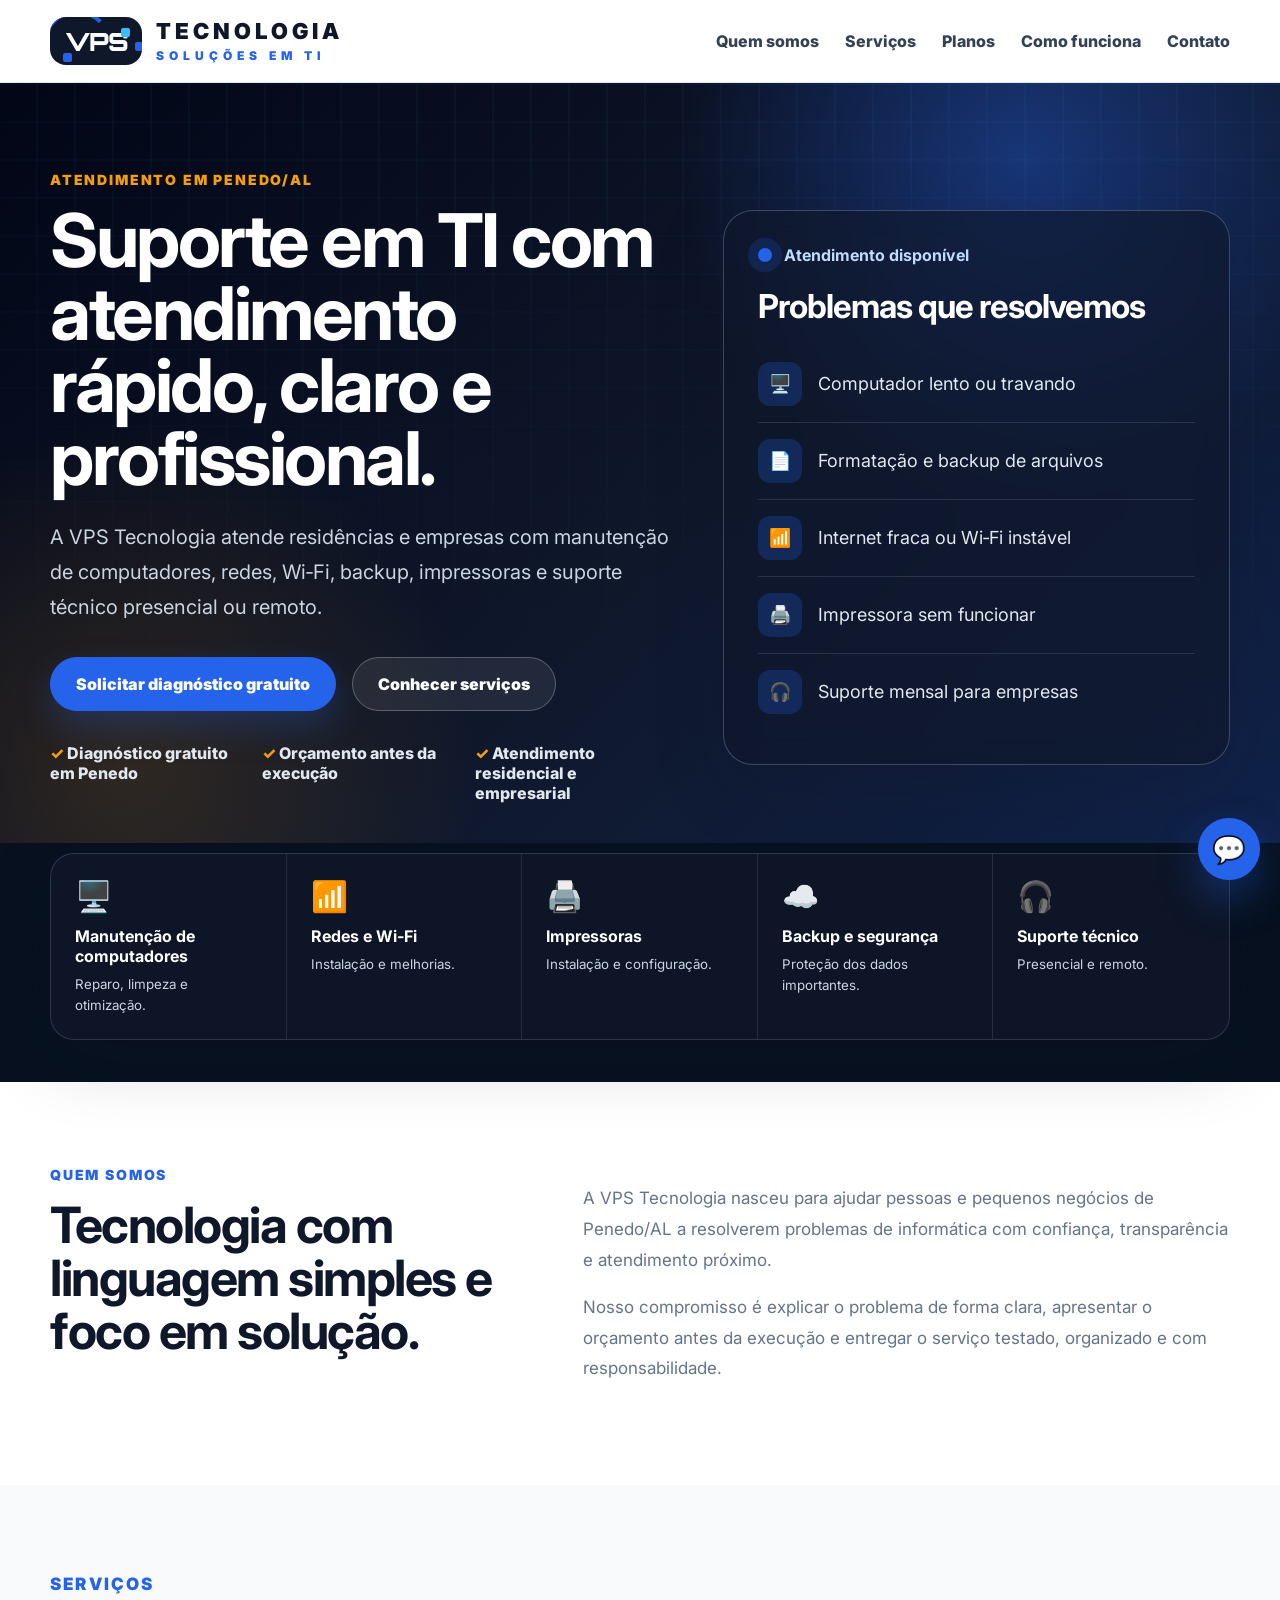
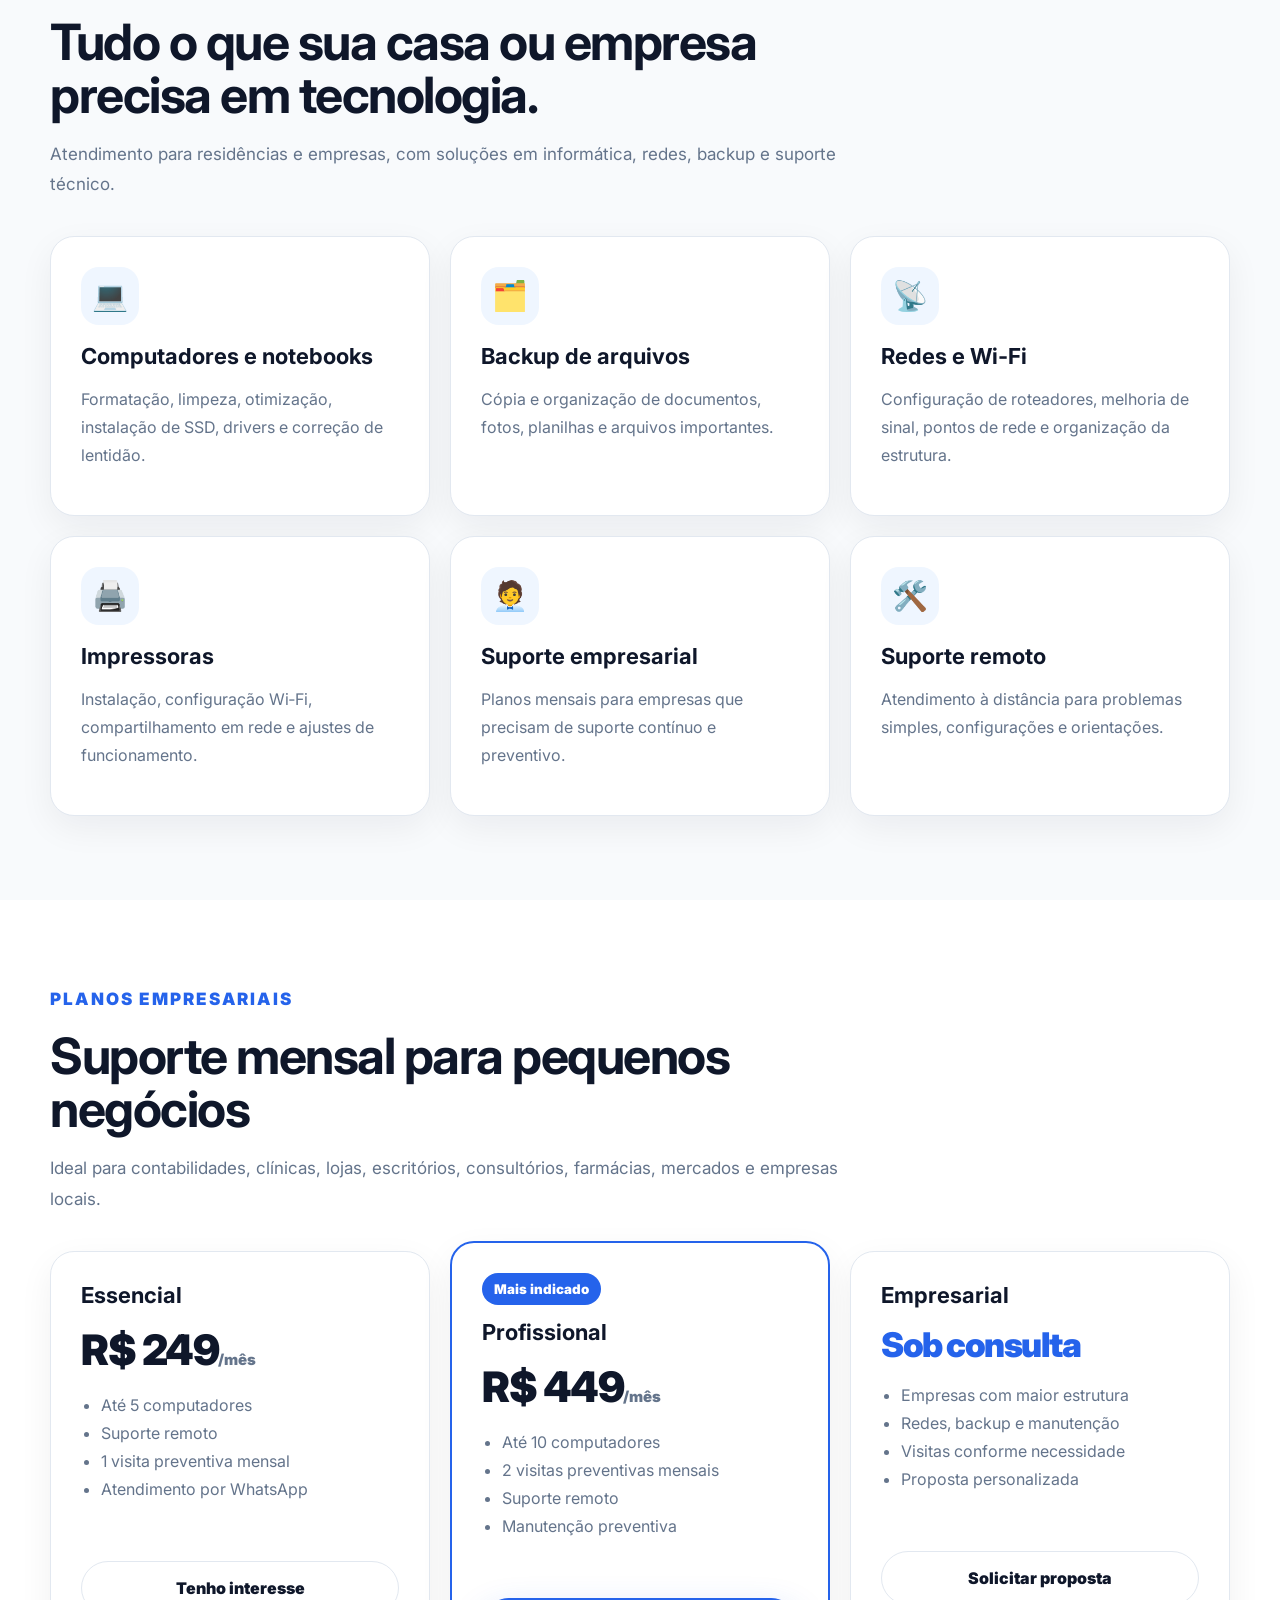
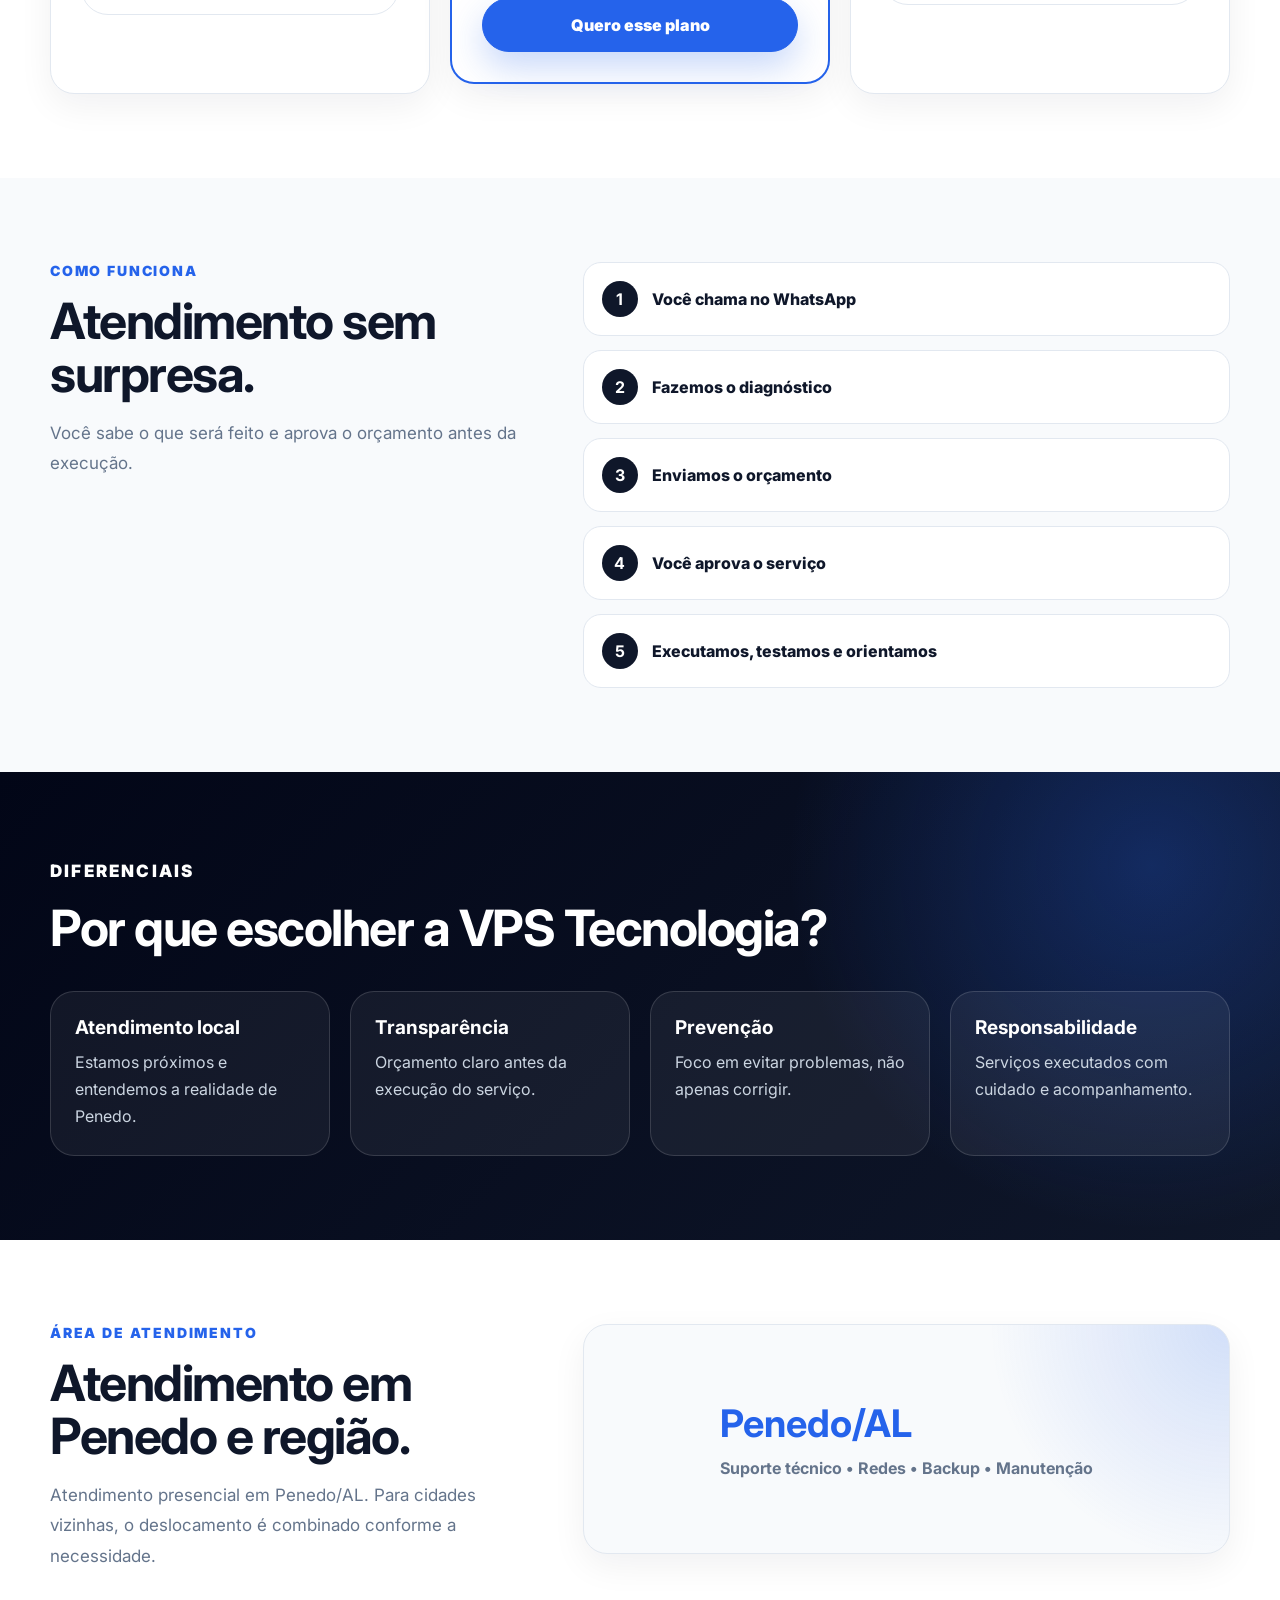
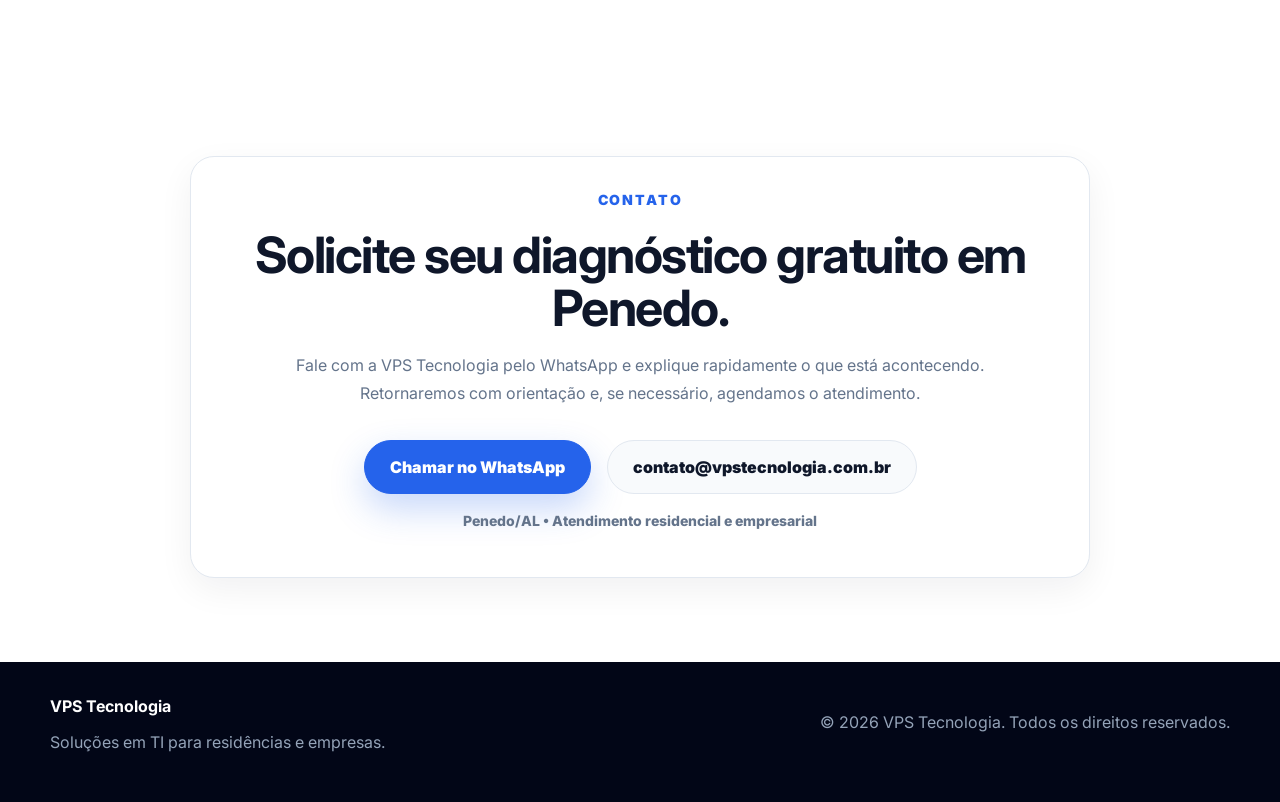
==== index.html @ f0bddd7e "Add files via upload" ====
<!DOCTYPE html>
<html lang="pt-BR">
<head>
  <meta charset="UTF-8" />
  <meta name="viewport" content="width=device-width, initial-scale=1.0" />

  <title>VPS Tecnologia | Suporte em TI em Penedo/AL</title>
  <meta name="description" content="Suporte técnico, manutenção, backup, redes, Wi‑Fi, impressoras e planos empresariais em Penedo/AL. Diagnóstico gratuito em Penedo." />
  <meta name="theme-color" content="#0f172a" />

  <meta property="og:title" content="VPS Tecnologia | Soluções em TI" />
  <meta property="og:description" content="Suporte técnico residencial e empresarial em Penedo/AL. Diagnóstico gratuito." />
  <meta property="og:type" content="website" />
  <meta property="og:url" content="https://vpstecnologia.com.br" />

  <link rel="preconnect" href="https://fonts.googleapis.com">
  <link rel="preconnect" href="https://fonts.gstatic.com" crossorigin>
  <link href="https://fonts.googleapis.com/css2?family=Inter:wght@400;500;600;700;800;900&family=Orbitron:wght@700;800;900&display=swap" rel="stylesheet">
  <link rel="stylesheet" href="style.css" />
</head>

<body>
  <header class="header">
    <div class="container nav">
      <a href="#inicio" class="brand" aria-label="VPS Tecnologia">
        <span class="brand-symbol">VPS</span>
        <span class="brand-copy">
          <strong>TECNOLOGIA</strong>
          <small>SOLUÇÕES EM TI</small>
        </span>
      </a>

      <button class="menu-btn" id="menuBtn" aria-label="Abrir menu">☰</button>

      <nav class="menu" id="menu">
        <a href="#sobre">Quem somos</a>
        <a href="#servicos">Serviços</a>
        <a href="#planos">Planos</a>
        <a href="#como-funciona">Como funciona</a>
        <a href="#contato">Contato</a>
      </nav>
    </div>
  </header>

  <main id="inicio">
    <section class="hero">
      <div class="hero-bg"></div>

      <div class="container hero-grid">
        <div class="hero-text">
          <p class="tag">Atendimento em Penedo/AL</p>
          <h1>Suporte em TI com atendimento rápido, claro e profissional.</h1>
          <p class="subtitle">
            A VPS Tecnologia atende residências e empresas com manutenção de computadores,
            redes, Wi‑Fi, backup, impressoras e suporte técnico presencial ou remoto.
          </p>

          <div class="actions">
            <a class="btn primary" id="whatsappHero" target="_blank" rel="noopener">Solicitar diagnóstico gratuito</a>
            <a class="btn ghost" href="#servicos">Conhecer serviços</a>
          </div>

          <div class="highlights">
            <div><span>✓</span> Diagnóstico gratuito em Penedo</div>
            <div><span>✓</span> Orçamento antes da execução</div>
            <div><span>✓</span> Atendimento residencial e empresarial</div>
          </div>
        </div>

        <div class="hero-panel">
          <div class="panel-status">
            <span></span>
            <strong>Atendimento disponível</strong>
          </div>

          <h2>Problemas que resolvemos</h2>

          <div class="problem-list">
            <div><span>🖥️</span> Computador lento ou travando</div>
            <div><span>📄</span> Formatação e backup de arquivos</div>
            <div><span>📶</span> Internet fraca ou Wi‑Fi instável</div>
            <div><span>🖨️</span> Impressora sem funcionar</div>
            <div><span>🎧</span> Suporte mensal para empresas</div>
          </div>
        </div>
      </div>
    </section>

    <section class="quick-services">
      <div class="container quick-grid">
        <div><span>🖥️</span><strong>Manutenção de computadores</strong><small>Reparo, limpeza e otimização.</small></div>
        <div><span>📶</span><strong>Redes e Wi‑Fi</strong><small>Instalação e melhorias.</small></div>
        <div><span>🖨️</span><strong>Impressoras</strong><small>Instalação e configuração.</small></div>
        <div><span>☁️</span><strong>Backup e segurança</strong><small>Proteção dos dados importantes.</small></div>
        <div><span>🎧</span><strong>Suporte técnico</strong><small>Presencial e remoto.</small></div>
      </div>
    </section>

    <section class="section" id="sobre">
      <div class="container split">
        <div>
          <p class="tag blue">Quem somos</p>
          <h2>Tecnologia com linguagem simples e foco em solução.</h2>
        </div>

        <div class="content">
          <p>
            A VPS Tecnologia nasceu para ajudar pessoas e pequenos negócios de Penedo/AL
            a resolverem problemas de informática com confiança, transparência e atendimento próximo.
          </p>
          <p>
            Nosso compromisso é explicar o problema de forma clara, apresentar o orçamento antes da execução
            e entregar o serviço testado, organizado e com responsabilidade.
          </p>
        </div>
      </div>
    </section>

    <section class="section soft" id="servicos">
      <div class="container">
        <div class="section-title">
          <p class="tag blue">Serviços</p>
          <h2>Tudo o que sua casa ou empresa precisa em tecnologia.</h2>
          <p>Atendimento para residências e empresas, com soluções em informática, redes, backup e suporte técnico.</p>
        </div>

        <div class="service-grid">
          <article class="card"><span>💻</span><h3>Computadores e notebooks</h3><p>Formatação, limpeza, otimização, instalação de SSD, drivers e correção de lentidão.</p></article>
          <article class="card"><span>🗂️</span><h3>Backup de arquivos</h3><p>Cópia e organização de documentos, fotos, planilhas e arquivos importantes.</p></article>
          <article class="card"><span>📡</span><h3>Redes e Wi‑Fi</h3><p>Configuração de roteadores, melhoria de sinal, pontos de rede e organização da estrutura.</p></article>
          <article class="card"><span>🖨️</span><h3>Impressoras</h3><p>Instalação, configuração Wi‑Fi, compartilhamento em rede e ajustes de funcionamento.</p></article>
          <article class="card"><span>🧑‍💼</span><h3>Suporte empresarial</h3><p>Planos mensais para empresas que precisam de suporte contínuo e preventivo.</p></article>
          <article class="card"><span>🛠️</span><h3>Suporte remoto</h3><p>Atendimento à distância para problemas simples, configurações e orientações.</p></article>
        </div>
      </div>
    </section>

    <section class="section" id="planos">
      <div class="container">
        <div class="section-title">
          <p class="tag blue">Planos empresariais</p>
          <h2>Suporte mensal para pequenos negócios</h2>
          <p>Ideal para contabilidades, clínicas, lojas, escritórios, consultórios, farmácias, mercados e empresas locais.</p>
        </div>

        <div class="plans">
          <article class="plan">
            <h3>Essencial</h3>
            <p class="price">R$ 249<span>/mês</span></p>
            <ul>
              <li>Até 5 computadores</li>
              <li>Suporte remoto</li>
              <li>1 visita preventiva mensal</li>
              <li>Atendimento por WhatsApp</li>
            </ul>
            <a class="btn plan-btn" id="whatsappPlan1" target="_blank" rel="noopener">Tenho interesse</a>
          </article>

          <article class="plan featured">
            <small>Mais indicado</small>
            <h3>Profissional</h3>
            <p class="price">R$ 449<span>/mês</span></p>
            <ul>
              <li>Até 10 computadores</li>
              <li>2 visitas preventivas mensais</li>
              <li>Suporte remoto</li>
              <li>Manutenção preventiva</li>
            </ul>
            <a class="btn primary plan-btn" id="whatsappPlan2" target="_blank" rel="noopener">Quero esse plano</a>
          </article>

          <article class="plan">
            <h3>Empresarial</h3>
            <p class="price custom">Sob consulta</p>
            <ul>
              <li>Empresas com maior estrutura</li>
              <li>Redes, backup e manutenção</li>
              <li>Visitas conforme necessidade</li>
              <li>Proposta personalizada</li>
            </ul>
            <a class="btn plan-btn" id="whatsappPlan3" target="_blank" rel="noopener">Solicitar proposta</a>
          </article>
        </div>
      </div>
    </section>

    <section class="section soft" id="como-funciona">
      <div class="container split">
        <div>
          <p class="tag blue">Como funciona</p>
          <h2>Atendimento sem surpresa.</h2>
          <p class="muted">Você sabe o que será feito e aprova o orçamento antes da execução.</p>
        </div>

        <div class="steps">
          <div><strong>1</strong><span>Você chama no WhatsApp</span></div>
          <div><strong>2</strong><span>Fazemos o diagnóstico</span></div>
          <div><strong>3</strong><span>Enviamos o orçamento</span></div>
          <div><strong>4</strong><span>Você aprova o serviço</span></div>
          <div><strong>5</strong><span>Executamos, testamos e orientamos</span></div>
        </div>
      </div>
    </section>

    <section class="section reasons">
      <div class="container">
        <div class="section-title light">
          <p class="tag">Diferenciais</p>
          <h2>Por que escolher a VPS Tecnologia?</h2>
        </div>

        <div class="reason-grid">
          <div><strong>Atendimento local</strong><span>Estamos próximos e entendemos a realidade de Penedo.</span></div>
          <div><strong>Transparência</strong><span>Orçamento claro antes da execução do serviço.</span></div>
          <div><strong>Prevenção</strong><span>Foco em evitar problemas, não apenas corrigir.</span></div>
          <div><strong>Responsabilidade</strong><span>Serviços executados com cuidado e acompanhamento.</span></div>
        </div>
      </div>
    </section>

    <section class="section area">
      <div class="container split">
        <div>
          <p class="tag blue">Área de atendimento</p>
          <h2>Atendimento em Penedo e região.</h2>
          <p class="muted">Atendimento presencial em Penedo/AL. Para cidades vizinhas, o deslocamento é combinado conforme a necessidade.</p>
        </div>
        <div class="area-box">
          <strong>Penedo/AL</strong>
          <span>Suporte técnico • Redes • Backup • Manutenção</span>
        </div>
      </div>
    </section>

    <section class="section contact" id="contato">
      <div class="container contact-box">
        <p class="tag blue">Contato</p>
        <h2>Solicite seu diagnóstico gratuito em Penedo.</h2>
        <p>
          Fale com a VPS Tecnologia pelo WhatsApp e explique rapidamente o que está acontecendo.
          Retornaremos com orientação e, se necessário, agendamos o atendimento.
        </p>

        <div class="actions center">
          <a class="btn primary" id="whatsappFooter" target="_blank" rel="noopener">Chamar no WhatsApp</a>
          <a class="btn ghost dark-btn" href="mailto:contato@vpstecnologia.com.br">contato@vpstecnologia.com.br</a>
        </div>

        <p class="address">Penedo/AL • Atendimento residencial e empresarial</p>
      </div>
    </section>
  </main>

  <a class="float-whatsapp" id="whatsappFloat" target="_blank" rel="noopener" aria-label="Chamar no WhatsApp">💬</a>

  <footer class="footer">
    <div class="container footer-grid">
      <div>
        <strong>VPS Tecnologia</strong>
        <p>Soluções em TI para residências e empresas.</p>
      </div>
      <div>
        <p>© <span id="year"></span> VPS Tecnologia. Todos os direitos reservados.</p>
      </div>
    </div>
  </footer>

  <script src="script.js"></script>
</body>
</html>
---- style.css ----
:root {
  --navy: #0f172a;
  --navy-dark: #020617;
  --blue: #2563eb;
  --blue-light: #38bdf8;
  --orange: #f59e0b;
  --text: #0f172a;
  --muted: #64748b;
  --soft: #f8fafc;
  --line: #e2e8f0;
  --white: #ffffff;
  --radius: 24px;
  --shadow: 0 22px 70px rgba(15, 23, 42, .18);
}

* { box-sizing: border-box; }
html { scroll-behavior: smooth; }

body {
  margin: 0;
  font-family: Inter, Arial, sans-serif;
  color: var(--text);
  background: var(--white);
}

a { color: inherit; text-decoration: none; }

.container {
  width: min(1180px, calc(100% - 32px));
  margin: 0 auto;
}

.header {
  position: sticky;
  top: 0;
  z-index: 50;
  background: rgba(255, 255, 255, .96);
  border-bottom: 1px solid var(--line);
  backdrop-filter: blur(18px);
}

.nav {
  min-height: 82px;
  display: flex;
  align-items: center;
  justify-content: space-between;
  gap: 28px;
}

.brand {
  display: inline-flex;
  align-items: center;
  gap: 14px;
  min-width: 0;
}

.brand-symbol {
  position: relative;
  display: inline-flex;
  align-items: center;
  justify-content: center;
  min-width: 92px;
  height: 48px;
  padding: 0 10px;
  border-radius: 16px;
  background: #0f172a;
  color: #fff;
  font-family: Orbitron, Inter, Arial, sans-serif;
  font-size: 25px;
  font-weight: 900;
  letter-spacing: -1px;
  overflow: hidden;
}

.brand-symbol::before {
  content: "";
  position: absolute;
  width: 62px;
  height: 62px;
  border: 4px solid var(--blue);
  border-right-color: transparent;
  border-radius: 50%;
  left: -8px;
  top: -7px;
  opacity: .95;
}

.brand-symbol::after {
  content: "";
  position: absolute;
  width: 9px;
  height: 9px;
  right: 12px;
  top: 11px;
  background: var(--blue-light);
  border-radius: 2px;
  box-shadow: 14px 14px 0 var(--blue), -58px 25px 0 var(--blue);
}

.brand-copy {
  display: grid;
  line-height: 1;
}

.brand-copy strong {
  font-size: 22px;
  letter-spacing: 4px;
  color: #0f172a;
  font-weight: 900;
}

.brand-copy small {
  margin-top: 8px;
  font-size: 12px;
  letter-spacing: 5px;
  color: var(--blue);
  font-weight: 900;
}

.menu {
  display: flex;
  align-items: center;
  gap: 26px;
  color: #334155;
  font-weight: 800;
}

.menu a:hover { color: var(--blue); }

.menu-btn {
  display: none;
  border: 0;
  background: var(--soft);
  border-radius: 14px;
  padding: 8px 12px;
  font-size: 25px;
}

.hero {
  position: relative;
  overflow: hidden;
  color: white;
  padding: 88px 0 40px;
  background:
    radial-gradient(circle at 80% 10%, rgba(37, 99, 235, .4), transparent 28%),
    radial-gradient(circle at 10% 90%, rgba(245, 158, 11, .15), transparent 26%),
    linear-gradient(135deg, #020617 0%, #0f172a 54%, #10224a 100%);
}

.hero-bg {
  position: absolute;
  inset: 0;
  opacity: .17;
  background-image:
    linear-gradient(90deg, transparent 0 95%, rgba(56,189,248,.25) 95%),
    linear-gradient(0deg, transparent 0 95%, rgba(56,189,248,.18) 95%);
  background-size: 38px 38px;
  mask-image: linear-gradient(to bottom, black, transparent 90%);
}

.hero-grid {
  position: relative;
  display: grid;
  grid-template-columns: 1.1fr .9fr;
  gap: 54px;
  align-items: center;
}

.tag {
  margin: 0 0 16px;
  color: var(--orange);
  text-transform: uppercase;
  letter-spacing: .13em;
  font-size: 14px;
  font-weight: 900;
}

.tag.blue { color: var(--blue); }

.hero h1 {
  margin: 0;
  font-size: clamp(40px, 6vw, 74px);
  line-height: .98;
  letter-spacing: -2.5px;
}

.subtitle {
  max-width: 760px;
  color: #cbd5e1;
  font-size: 20px;
  line-height: 1.75;
  margin: 26px 0 0;
}

.actions {
  display: flex;
  gap: 16px;
  flex-wrap: wrap;
  margin-top: 32px;
}

.actions.center { justify-content: center; }

.btn {
  display: inline-flex;
  justify-content: center;
  align-items: center;
  border-radius: 999px;
  padding: 16px 25px;
  font-weight: 900;
  border: 1px solid var(--line);
  background: white;
  color: var(--text);
  transition: .2s ease;
}

.btn:hover { transform: translateY(-2px); }

.btn.primary {
  background: var(--blue);
  color: white;
  border-color: var(--blue);
  box-shadow: 0 15px 35px rgba(37,99,235,.25);
}

.btn.ghost {
  background: rgba(255,255,255,.08);
  color: white;
  border-color: rgba(255,255,255,.25);
}

.dark-btn {
  color: var(--text) !important;
  background: var(--soft) !important;
  border-color: var(--line) !important;
}

.highlights {
  display: grid;
  grid-template-columns: repeat(3, 1fr);
  gap: 18px;
  margin-top: 32px;
  color: #e2e8f0;
  font-weight: 800;
}

.highlights span { color: var(--orange); }

.hero-panel {
  background: rgba(15, 23, 42, .62);
  border: 1px solid rgba(148, 163, 184, .35);
  border-radius: 30px;
  padding: 34px;
  box-shadow: var(--shadow);
  backdrop-filter: blur(14px);
}

.panel-status {
  display: flex;
  align-items: center;
  gap: 12px;
  color: #bfdbfe;
  margin-bottom: 24px;
}

.panel-status span {
  width: 14px;
  height: 14px;
  border-radius: 999px;
  background: var(--blue);
  box-shadow: 0 0 0 10px rgba(37,99,235,.18);
}

.hero-panel h2 {
  margin: 0 0 22px;
  font-size: 33px;
  letter-spacing: -1px;
}

.problem-list { display: grid; }

.problem-list div {
  display: flex;
  align-items: center;
  gap: 16px;
  padding: 16px 0;
  color: #e2e8f0;
  font-size: 18px;
  border-bottom: 1px solid rgba(148, 163, 184, .2);
}

.problem-list div:last-child { border-bottom: 0; }

.problem-list span {
  width: 44px;
  height: 44px;
  display: grid;
  place-items: center;
  background: rgba(37,99,235,.24);
  border-radius: 12px;
}

.quick-services {
  background: #07111f;
  padding: 22px 0 42px;
}

.quick-grid {
  margin-top: -12px;
  display: grid;
  grid-template-columns: repeat(5, 1fr);
  background: rgba(15, 23, 42, .82);
  border: 1px solid rgba(148, 163, 184, .24);
  border-radius: 24px;
  overflow: hidden;
  box-shadow: var(--shadow);
}

.quick-grid div {
  padding: 24px;
  border-right: 1px solid rgba(148, 163, 184, .18);
  color: white;
}

.quick-grid div:last-child { border-right: 0; }

.quick-grid span {
  display: block;
  font-size: 30px;
  margin-bottom: 12px;
}

.quick-grid strong {
  display: block;
  margin-bottom: 8px;
}

.quick-grid small {
  display: block;
  color: #cbd5e1;
  line-height: 1.55;
}

.section { padding: 84px 0; }
.section.soft { background: var(--soft); }

.split {
  display: grid;
  grid-template-columns: .85fr 1.15fr;
  gap: 54px;
  align-items: start;
}

h2 {
  font-size: clamp(31px, 4vw, 50px);
  line-height: 1.06;
  letter-spacing: -1.5px;
  margin: 0 0 16px;
}

.content p,
.section-title p,
.muted {
  color: var(--muted);
  line-height: 1.8;
  font-size: 17px;
}

.section-title {
  max-width: 790px;
  margin-bottom: 36px;
}

.section-title.light h2,
.section-title.light p { color: white; }

.service-grid,
.plans,
.reason-grid {
  display: grid;
  gap: 20px;
}

.service-grid { grid-template-columns: repeat(3, 1fr); }

.card,
.plan,
.contact-box,
.area-box {
  background: white;
  border: 1px solid var(--line);
  border-radius: var(--radius);
  padding: 30px;
  box-shadow: 0 12px 35px rgba(15, 23, 42, .06);
}

.card > span {
  width: 58px;
  height: 58px;
  display: grid;
  place-items: center;
  border-radius: 18px;
  background: #eff6ff;
  font-size: 29px;
  margin-bottom: 18px;
}

.card h3,
.plan h3 {
  margin: 0 0 10px;
  font-size: 22px;
}

.card p,
.plan li {
  color: var(--muted);
  line-height: 1.75;
}

.plans { grid-template-columns: repeat(3, 1fr); }

.plan { position: relative; }

.plan.featured {
  border: 2px solid var(--blue);
  transform: translateY(-10px);
}

.plan small {
  display: inline-block;
  margin-bottom: 14px;
  background: var(--blue);
  color: white;
  border-radius: 999px;
  padding: 8px 12px;
  font-weight: 900;
}

.price {
  font-size: 42px;
  margin: 16px 0;
  font-weight: 900;
  letter-spacing: -1.5px;
}

.price span {
  font-size: 15px;
  color: var(--muted);
  letter-spacing: 0;
}

.price.custom {
  font-size: 34px;
  color: var(--blue);
}

.plan ul {
  padding-left: 20px;
  min-height: 154px;
}

.plan-btn { width: 100%; }

.steps { display: grid; gap: 14px; }

.steps div {
  background: white;
  border: 1px solid var(--line);
  border-radius: 18px;
  padding: 18px;
  display: flex;
  gap: 14px;
  align-items: center;
  font-weight: 800;
}

.steps strong {
  background: var(--navy);
  color: white;
  min-width: 36px;
  height: 36px;
  display: inline-grid;
  place-items: center;
  border-radius: 999px;
}

.reasons {
  background:
    radial-gradient(circle at 90% 20%, rgba(37, 99, 235, .30), transparent 30%),
    linear-gradient(135deg, #020617, #0f172a);
}

.reason-grid { grid-template-columns: repeat(4, 1fr); }

.reason-grid div {
  border: 1px solid rgba(255,255,255,.14);
  background: rgba(255,255,255,.06);
  border-radius: var(--radius);
  padding: 24px;
}

.reason-grid strong {
  display: block;
  color: white;
  font-size: 19px;
  margin-bottom: 10px;
}

.reason-grid span {
  color: #cbd5e1;
  line-height: 1.7;
}

.area-box {
  min-height: 230px;
  display: grid;
  place-content: center;
  background:
    radial-gradient(circle at top right, rgba(37,99,235,.18), transparent 35%),
    var(--soft);
}

.area-box strong {
  font-size: 38px;
  color: var(--blue);
}

.area-box span {
  margin-top: 12px;
  color: var(--muted);
  font-weight: 700;
}

.contact-box {
  text-align: center;
  max-width: 900px;
  margin: 0 auto;
}

.contact-box p {
  max-width: 720px;
  margin-left: auto;
  margin-right: auto;
  color: var(--muted);
  line-height: 1.8;
}

.address {
  font-size: 14px;
  font-weight: 800;
}

.float-whatsapp {
  position: fixed;
  right: 20px;
  bottom: 20px;
  z-index: 90;
  width: 62px;
  height: 62px;
  border-radius: 999px;
  display: grid;
  place-items: center;
  background: var(--blue);
  color: white;
  font-size: 27px;
  box-shadow: 0 18px 40px rgba(37, 99, 235, .35);
}

.footer {
  background: #020617;
  color: #94a3b8;
  padding: 34px 0;
}

.footer-grid {
  display: flex;
  justify-content: space-between;
  gap: 18px;
  flex-wrap: wrap;
}

.footer strong { color: white; }

@media (max-width: 1100px) {
  .brand-copy strong { font-size: 18px; }
  .brand-copy small { font-size: 10px; letter-spacing: 3px; }
  .menu { gap: 18px; }
}

@media (max-width: 1000px) {
  .menu-btn { display: block; }

  .menu {
    display: none;
    position: absolute;
    top: 82px;
    left: 16px;
    right: 16px;
    padding: 18px;
    flex-direction: column;
    align-items: flex-start;
    background: white;
    border: 1px solid var(--line);
    border-radius: 20px;
    box-shadow: var(--shadow);
  }

  .menu.open { display: flex; }

  .hero { padding: 64px 0 34px; }

  .hero-grid,
  .split,
  .service-grid,
  .plans,
  .reason-grid,
  .quick-grid {
    grid-template-columns: 1fr;
  }

  .quick-grid div {
    border-right: 0;
    border-bottom: 1px solid rgba(148, 163, 184, .18);
  }

  .quick-grid div:last-child { border-bottom: 0; }

  .plan.featured { transform: none; }
  .plan ul { min-height: auto; }
  .highlights { grid-template-columns: 1fr; }
}

@media (max-width: 620px) {
  .nav { min-height: 76px; }
  .menu { top: 76px; }

  .brand-symbol {
    min-width: 76px;
    height: 42px;
    font-size: 21px;
    border-radius: 14px;
  }

  .brand-copy strong {
    font-size: 15px;
    letter-spacing: 2px;
  }

  .brand-copy small {
    margin-top: 6px;
    font-size: 8px;
    letter-spacing: 2px;
  }

  .hero h1 { font-size: 38px; }
  .subtitle { font-size: 17px; }
  .btn { width: 100%; }
}
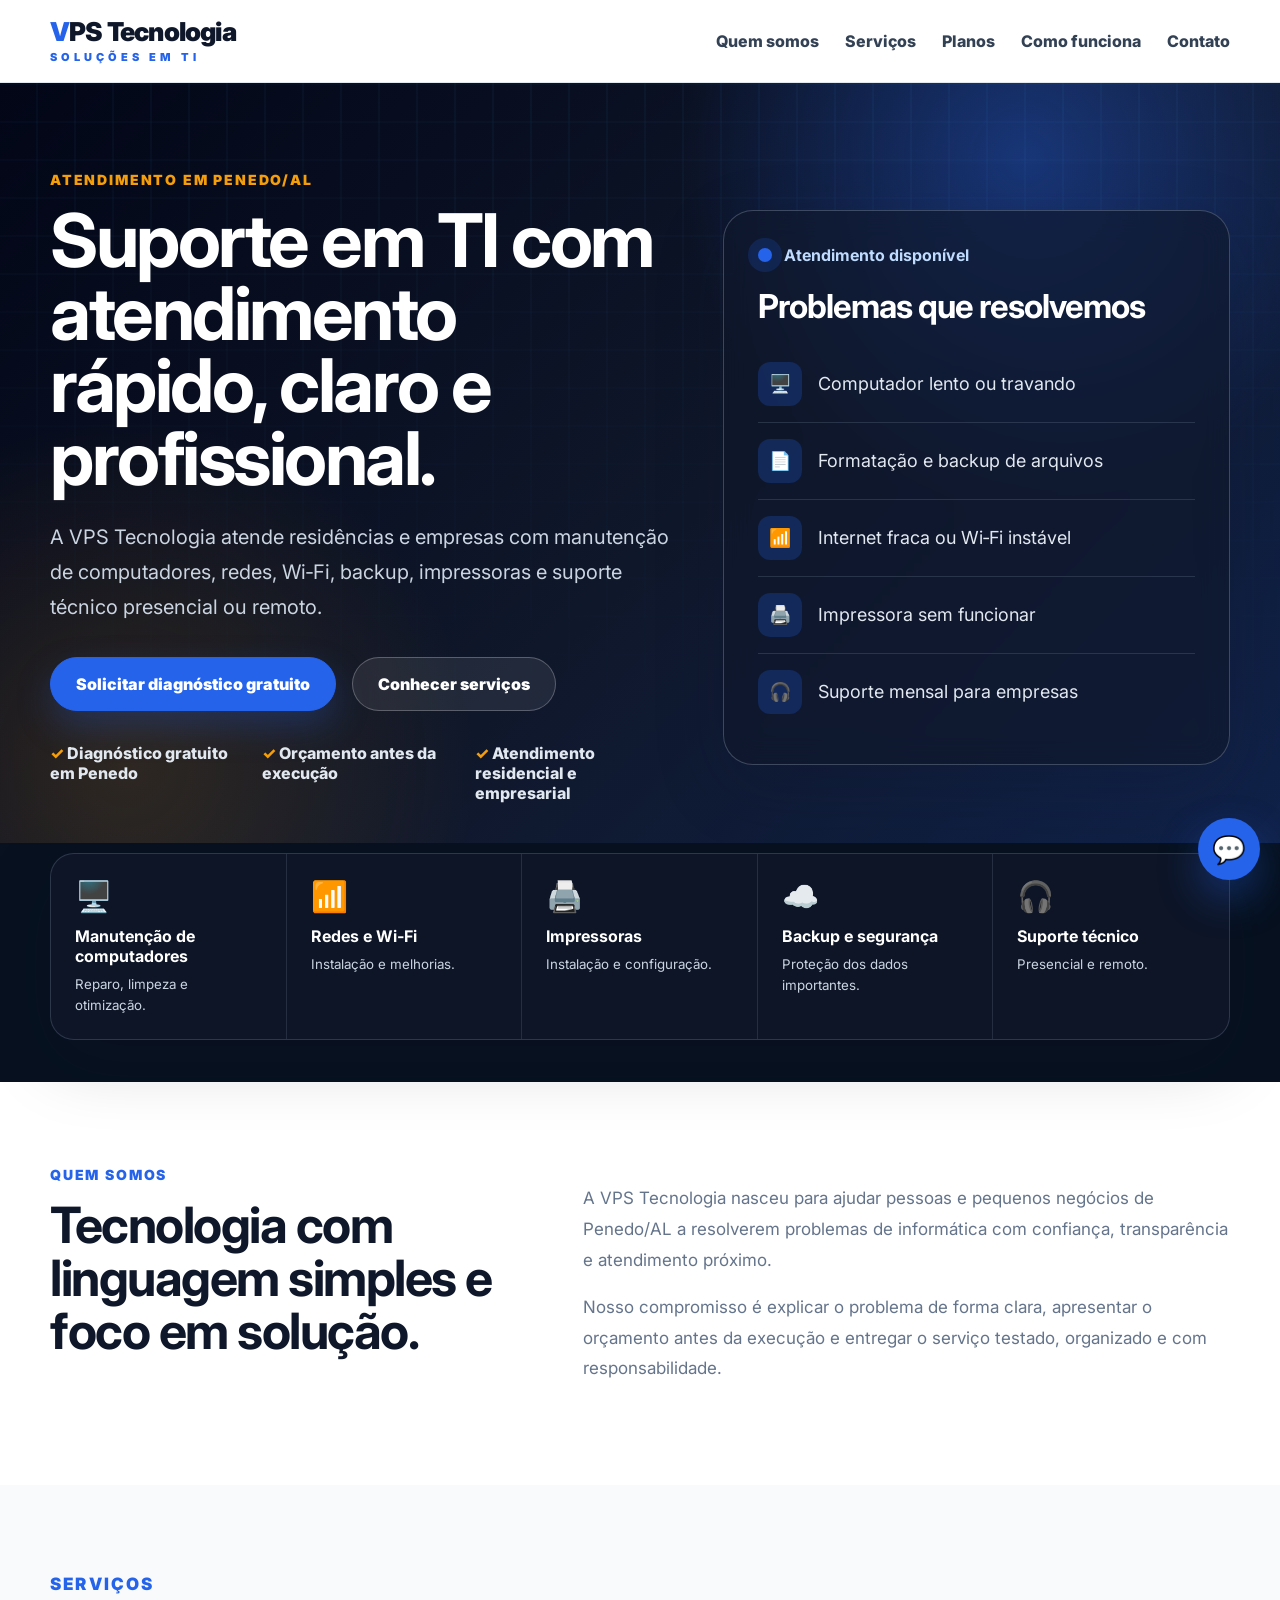
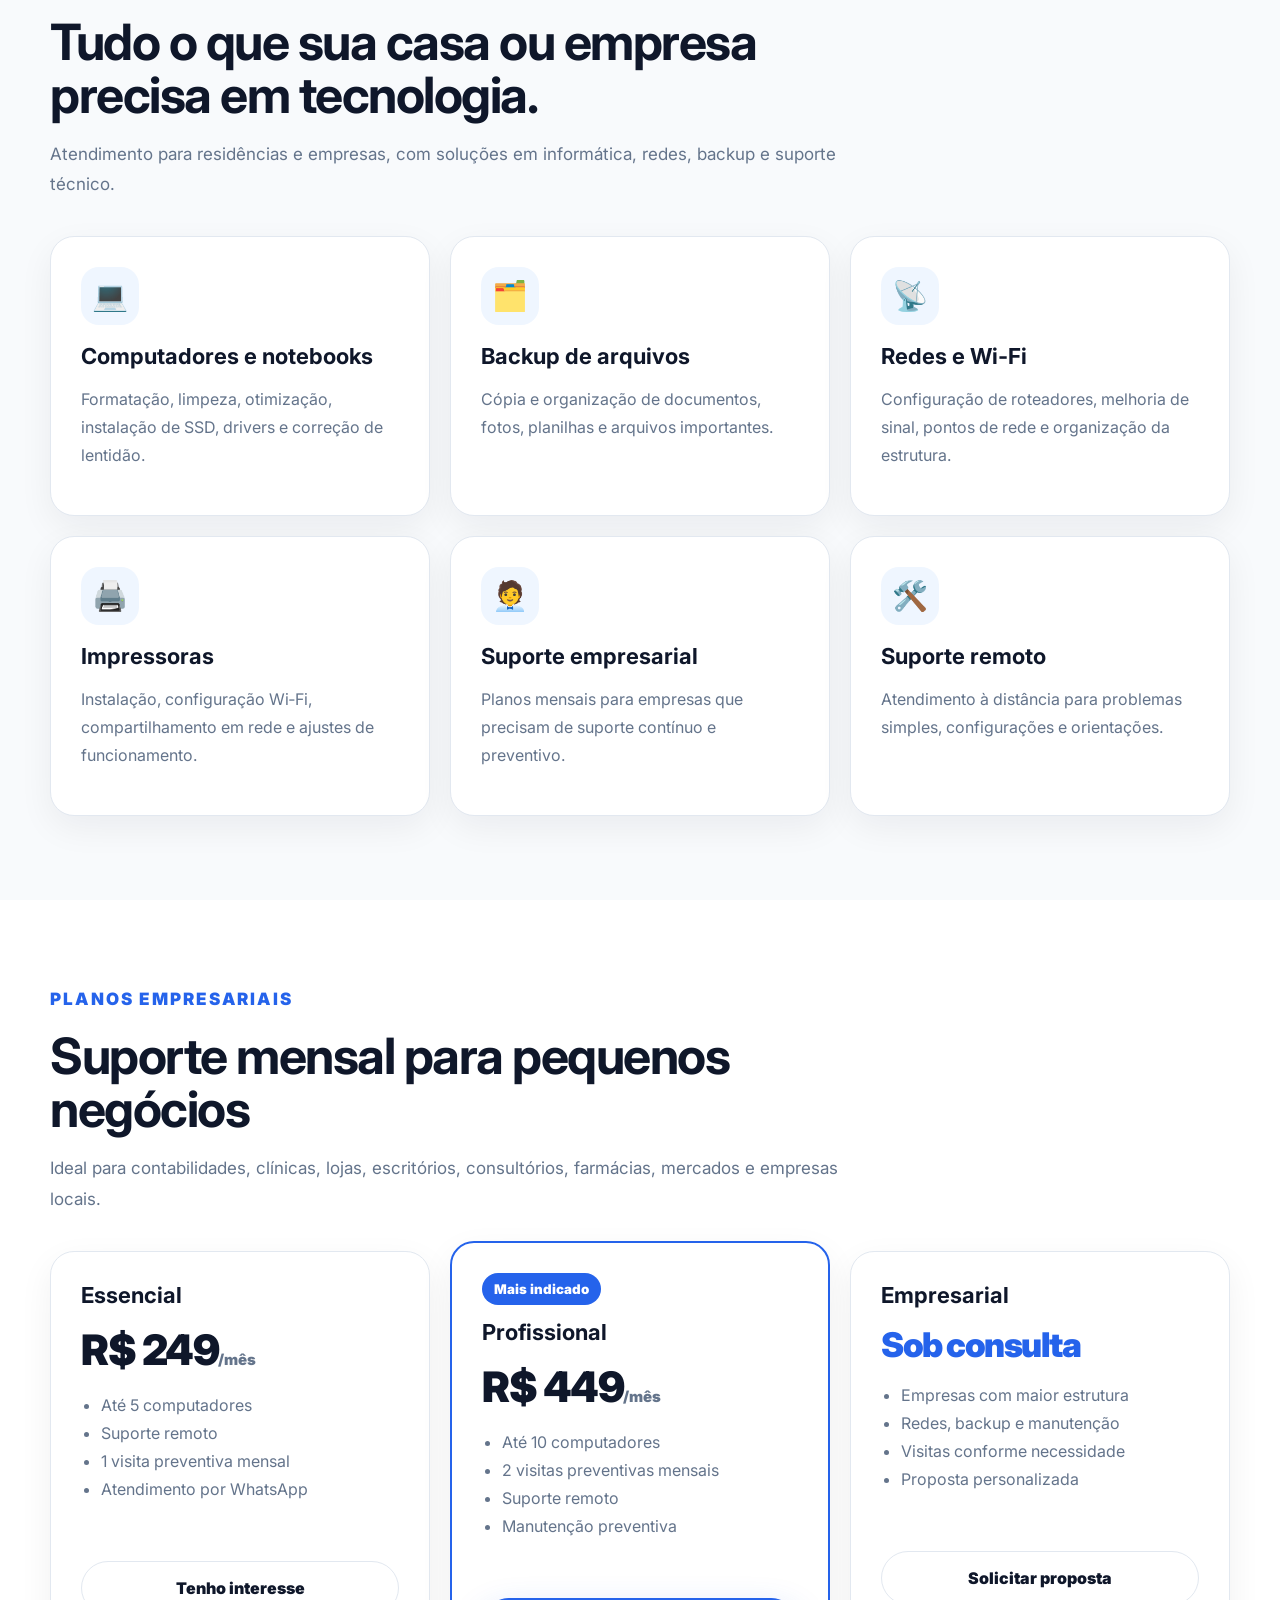
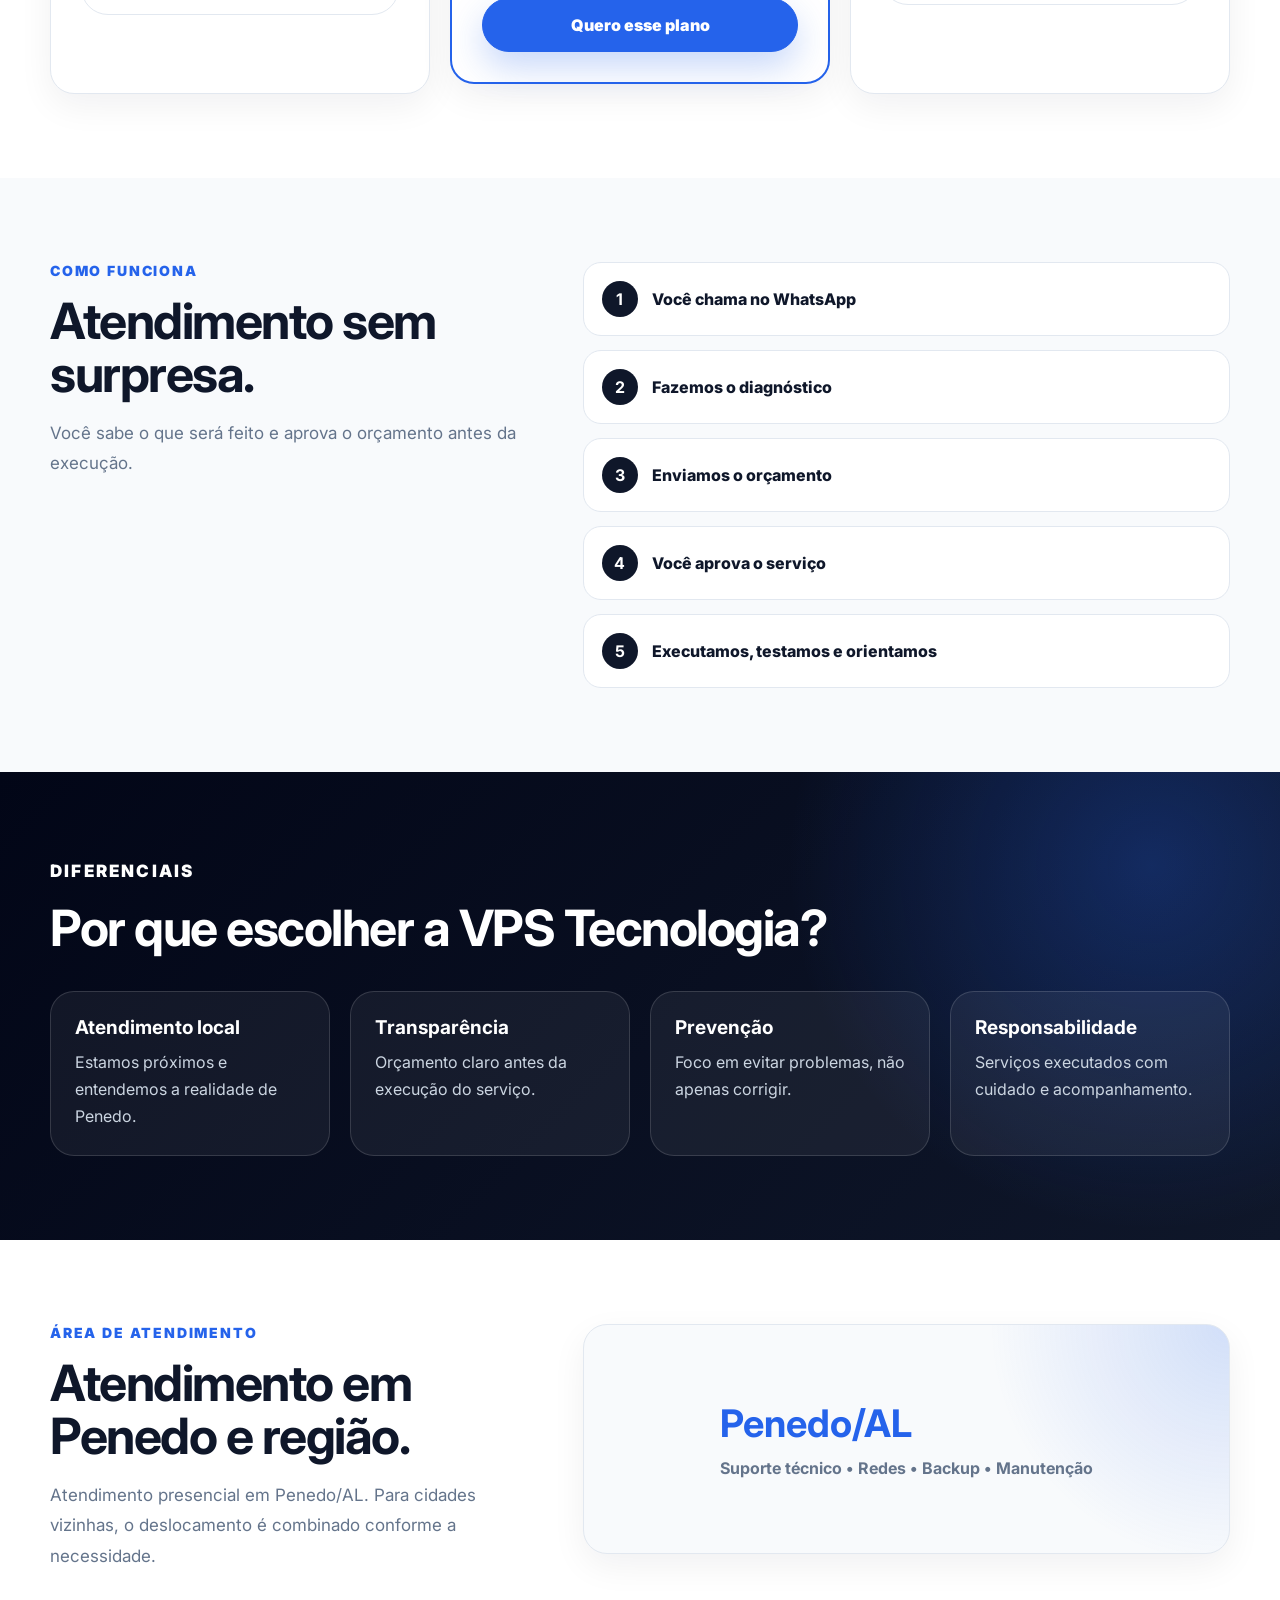
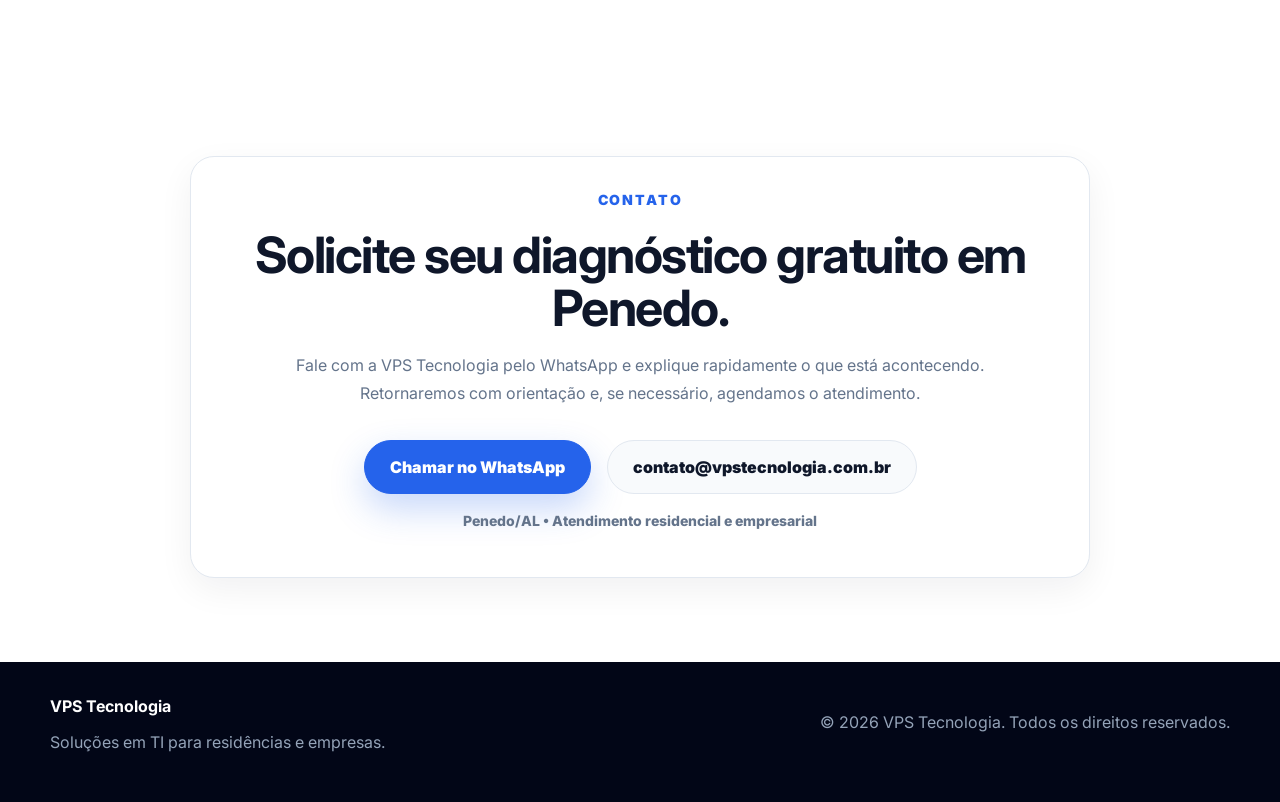
==== commit 1edde808: "Add files via upload" ====
--- a/index.html
+++ b/index.html
@@ -13,9 +13,10 @@
   <meta property="og:type" content="website" />
   <meta property="og:url" content="https://vpstecnologia.com.br" />
 
+  <link rel="icon" href="favicon.svg" type="image/svg+xml">
   <link rel="preconnect" href="https://fonts.googleapis.com">
   <link rel="preconnect" href="https://fonts.gstatic.com" crossorigin>
-  <link href="https://fonts.googleapis.com/css2?family=Inter:wght@400;500;600;700;800;900&family=Orbitron:wght@700;800;900&display=swap" rel="stylesheet">
+  <link href="https://fonts.googleapis.com/css2?family=Inter:wght@400;500;600;700;800;900&display=swap" rel="stylesheet">
   <link rel="stylesheet" href="style.css" />
 </head>
 
@@ -23,11 +24,8 @@
   <header class="header">
     <div class="container nav">
       <a href="#inicio" class="brand" aria-label="VPS Tecnologia">
-        <span class="brand-symbol">VPS</span>
-        <span class="brand-copy">
-          <strong>TECNOLOGIA</strong>
-          <small>SOLUÇÕES EM TI</small>
-        </span>
+        <span class="brand-main">VPS Tecnologia</span>
+        <span class="brand-sub">Soluções em TI</span>
       </a>
 
       <button class="menu-btn" id="menuBtn" aria-label="Abrir menu">☰</button>
--- a/style.css
+++ b/style.css
@@ -49,72 +49,31 @@
 
 .brand {
   display: inline-flex;
-  align-items: center;
-  gap: 14px;
+  flex-direction: column;
+  justify-content: center;
   min-width: 0;
 }
 
-.brand-symbol {
-  position: relative;
-  display: inline-flex;
-  align-items: center;
-  justify-content: center;
-  min-width: 92px;
-  height: 48px;
-  padding: 0 10px;
-  border-radius: 16px;
-  background: #0f172a;
-  color: #fff;
-  font-family: Orbitron, Inter, Arial, sans-serif;
-  font-size: 25px;
+.brand-main {
+  color: var(--navy);
+  font-size: 26px;
+  line-height: 1;
   font-weight: 900;
-  letter-spacing: -1px;
-  overflow: hidden;
-}
-
-.brand-symbol::before {
-  content: "";
-  position: absolute;
-  width: 62px;
-  height: 62px;
-  border: 4px solid var(--blue);
-  border-right-color: transparent;
-  border-radius: 50%;
-  left: -8px;
-  top: -7px;
-  opacity: .95;
-}
-
-.brand-symbol::after {
-  content: "";
-  position: absolute;
-  width: 9px;
-  height: 9px;
-  right: 12px;
-  top: 11px;
-  background: var(--blue-light);
-  border-radius: 2px;
-  box-shadow: 14px 14px 0 var(--blue), -58px 25px 0 var(--blue);
-}
-
-.brand-copy {
-  display: grid;
+  letter-spacing: -0.8px;
+}
+
+.brand-main::first-letter {
+  color: var(--blue);
+}
+
+.brand-sub {
+  margin-top: 7px;
+  color: var(--blue);
+  font-size: 11px;
   line-height: 1;
-}
-
-.brand-copy strong {
-  font-size: 22px;
+  font-weight: 900;
   letter-spacing: 4px;
-  color: #0f172a;
-  font-weight: 900;
-}
-
-.brand-copy small {
-  margin-top: 8px;
-  font-size: 12px;
-  letter-spacing: 5px;
-  color: var(--blue);
-  font-weight: 900;
+  text-transform: uppercase;
 }
 
 .menu {
@@ -580,12 +539,6 @@
 }
 
 .footer strong { color: white; }
-
-@media (max-width: 1100px) {
-  .brand-copy strong { font-size: 18px; }
-  .brand-copy small { font-size: 10px; letter-spacing: 3px; }
-  .menu { gap: 18px; }
-}
 
 @media (max-width: 1000px) {
   .menu-btn { display: block; }
@@ -634,22 +587,13 @@
   .nav { min-height: 76px; }
   .menu { top: 76px; }
 
-  .brand-symbol {
-    min-width: 76px;
-    height: 42px;
+  .brand-main {
     font-size: 21px;
-    border-radius: 14px;
   }
 
-  .brand-copy strong {
-    font-size: 15px;
-    letter-spacing: 2px;
-  }
-
-  .brand-copy small {
-    margin-top: 6px;
+  .brand-sub {
     font-size: 8px;
-    letter-spacing: 2px;
+    letter-spacing: 3px;
   }
 
   .hero h1 { font-size: 38px; }
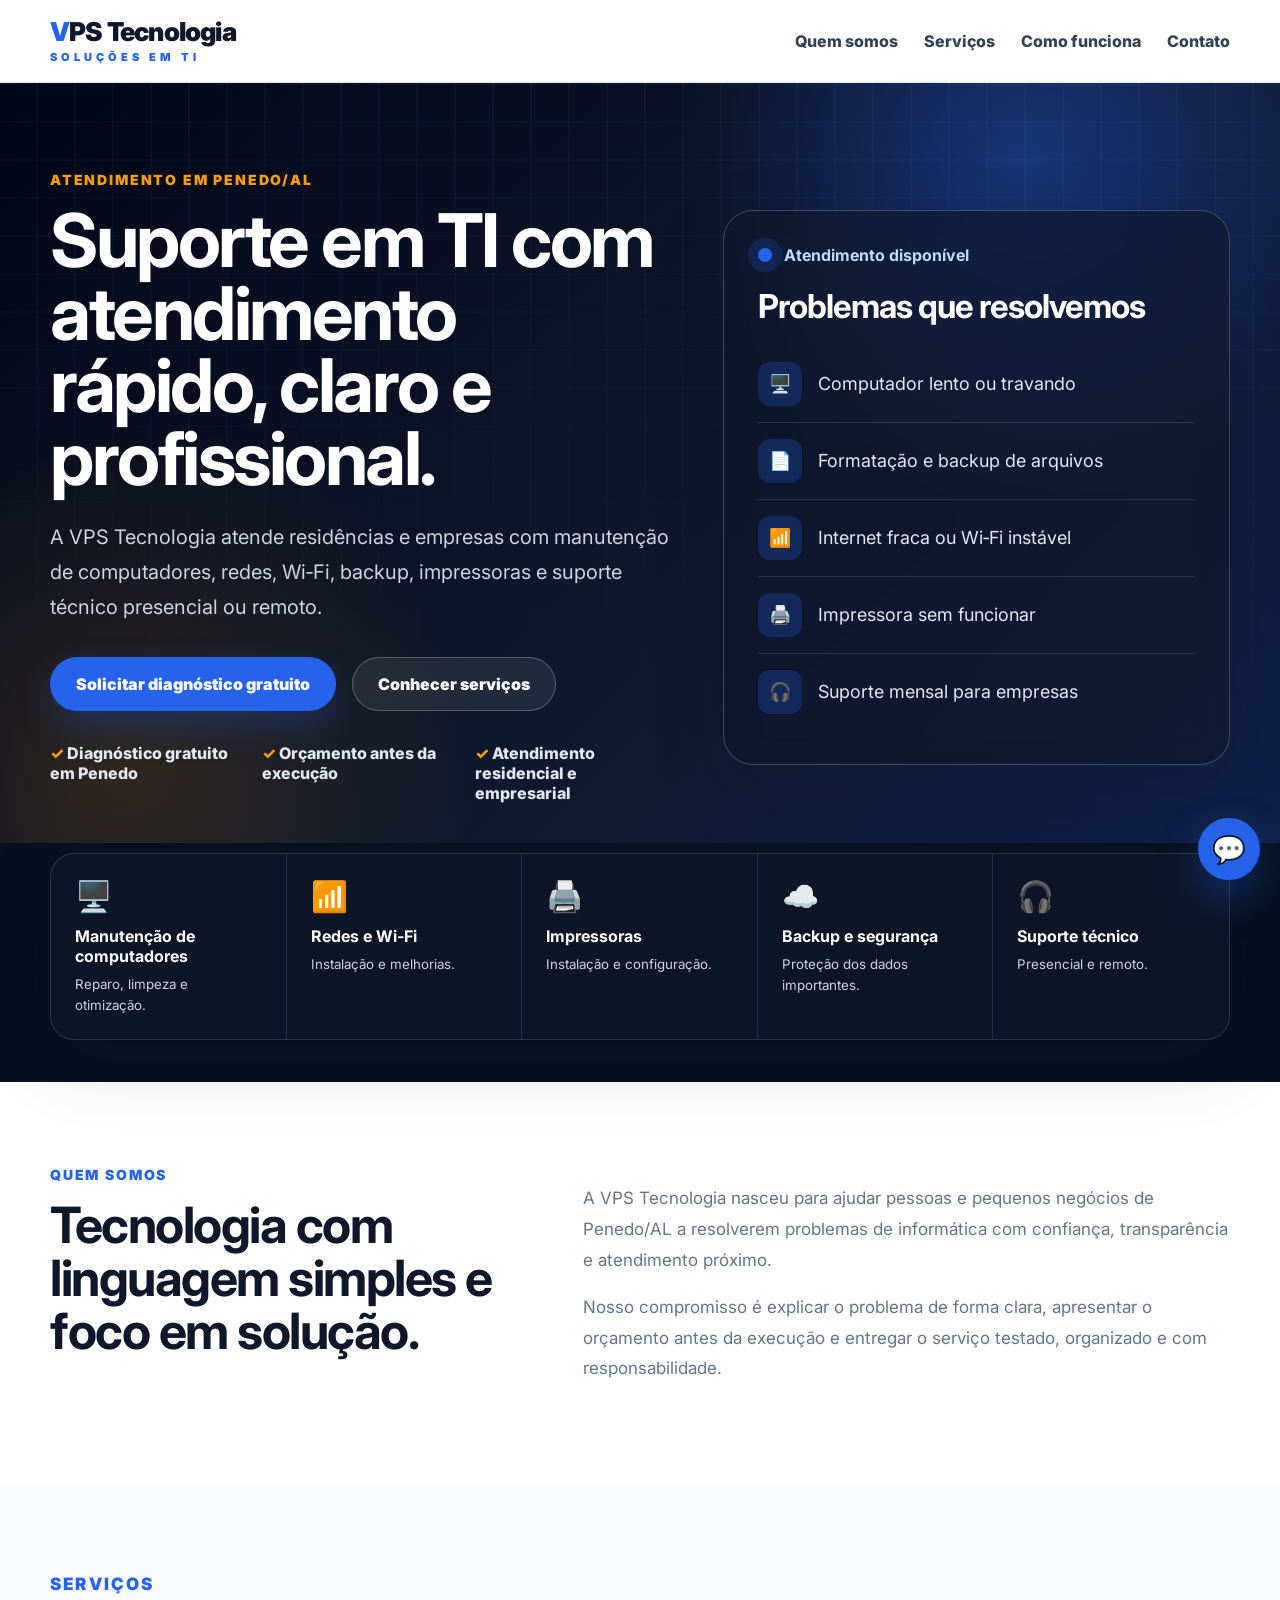
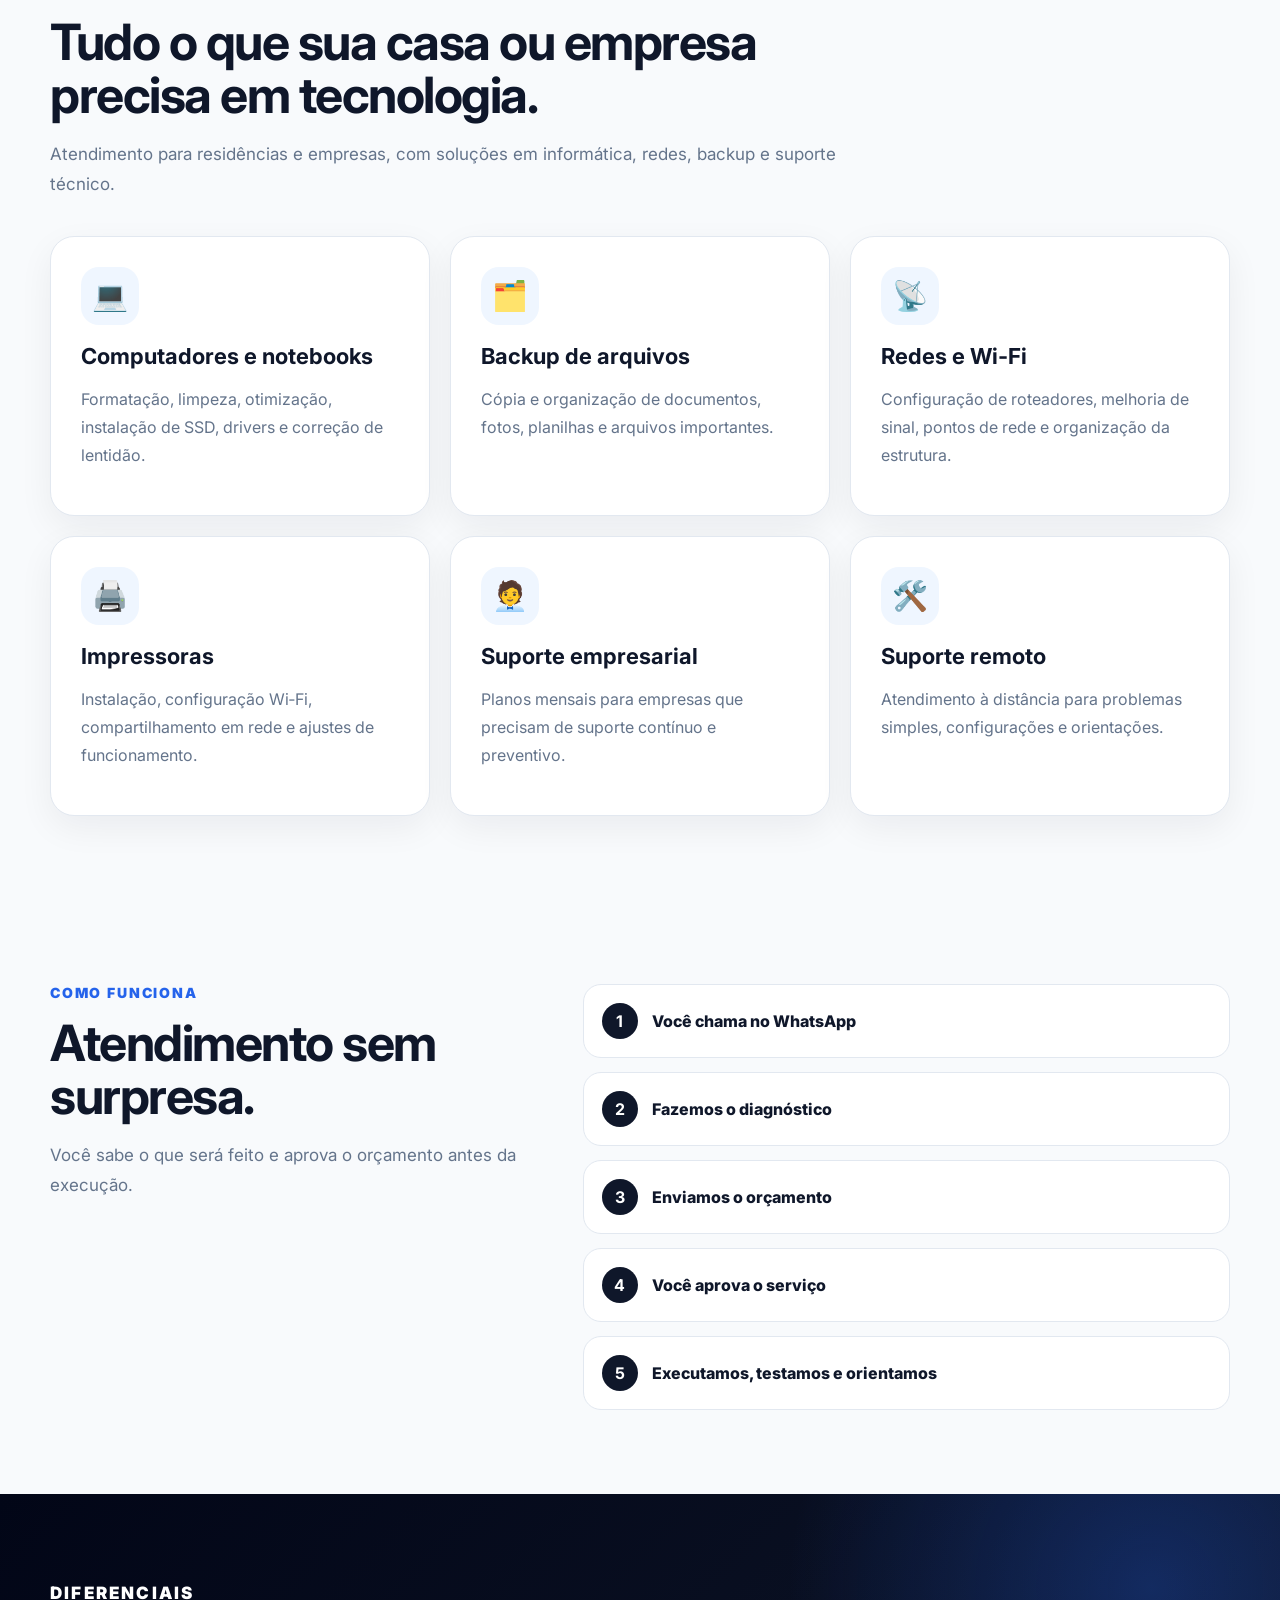
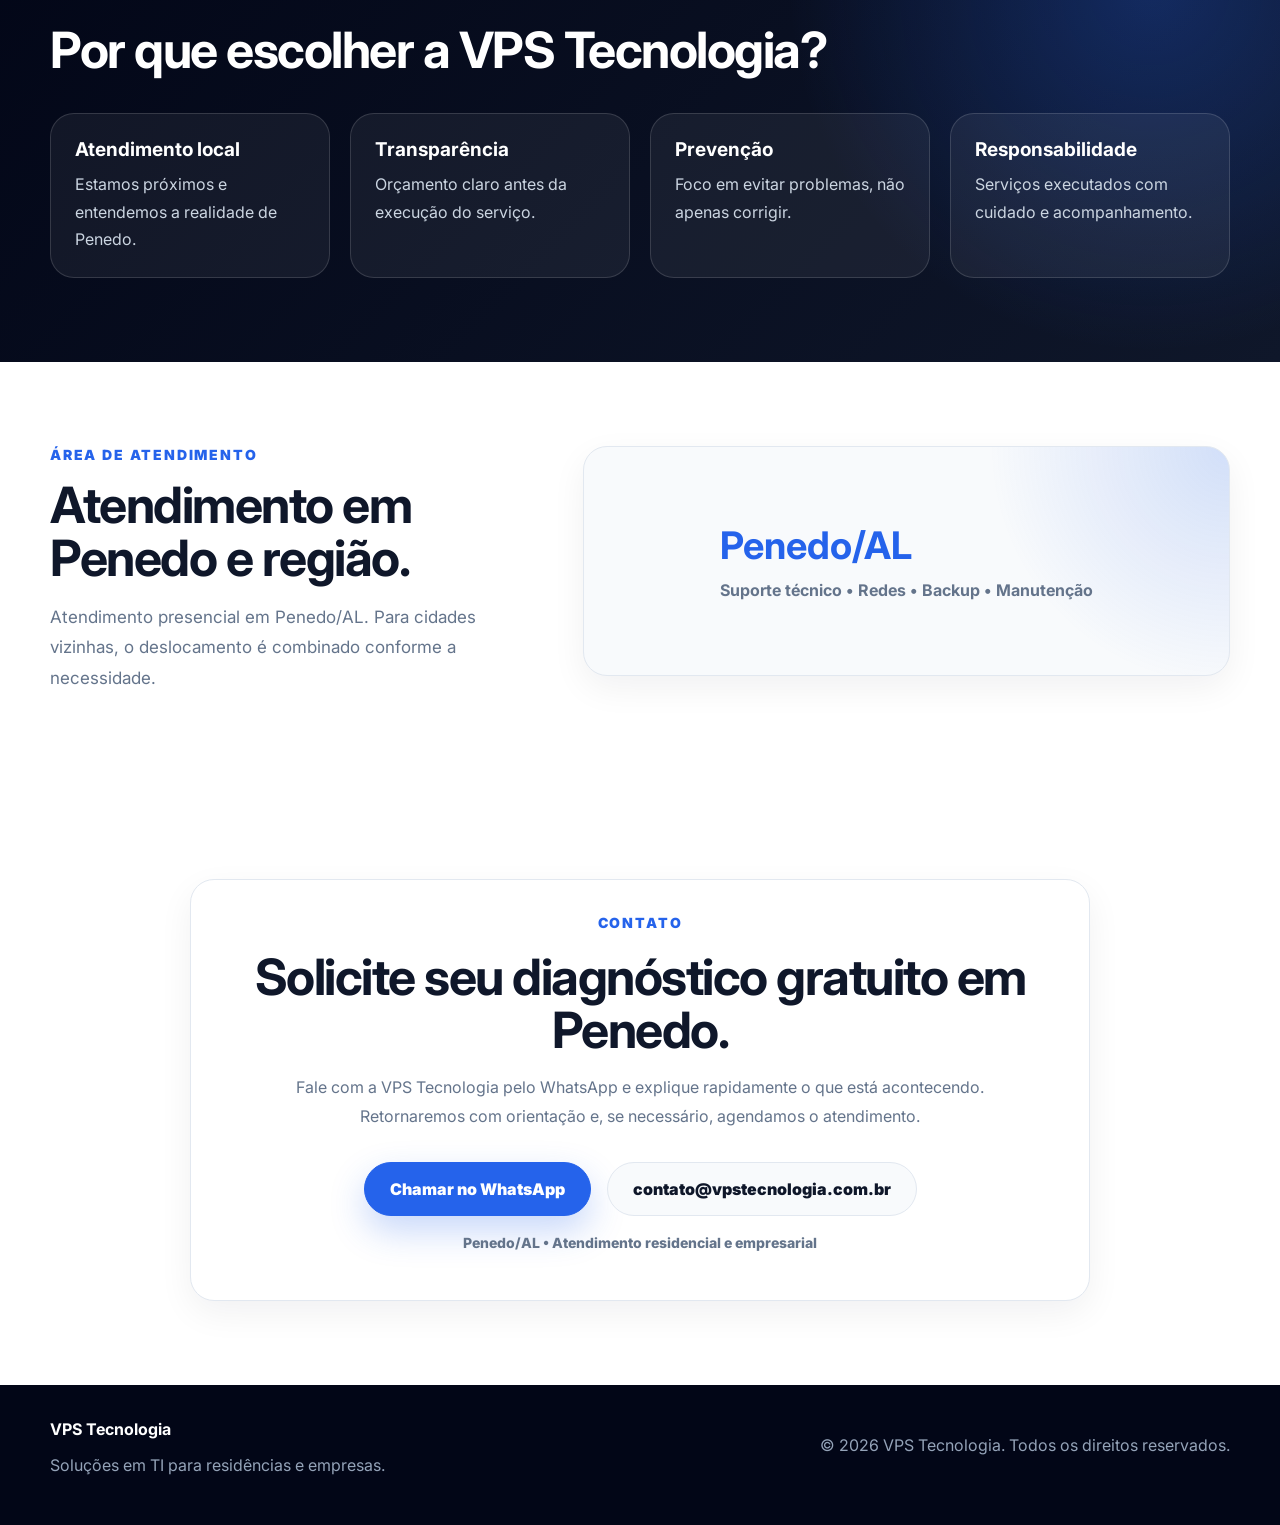
==== commit c427fa8d: "Versão atual" ====
--- a/index.html
+++ b/index.html
@@ -33,7 +33,6 @@
       <nav class="menu" id="menu">
         <a href="#sobre">Quem somos</a>
         <a href="#servicos">Serviços</a>
-        <a href="#planos">Planos</a>
         <a href="#como-funciona">Como funciona</a>
         <a href="#contato">Contato</a>
       </nav>
@@ -133,54 +132,6 @@
       </div>
     </section>
 
-    <section class="section" id="planos">
-      <div class="container">
-        <div class="section-title">
-          <p class="tag blue">Planos empresariais</p>
-          <h2>Suporte mensal para pequenos negócios</h2>
-          <p>Ideal para contabilidades, clínicas, lojas, escritórios, consultórios, farmácias, mercados e empresas locais.</p>
-        </div>
-
-        <div class="plans">
-          <article class="plan">
-            <h3>Essencial</h3>
-            <p class="price">R$ 249<span>/mês</span></p>
-            <ul>
-              <li>Até 5 computadores</li>
-              <li>Suporte remoto</li>
-              <li>1 visita preventiva mensal</li>
-              <li>Atendimento por WhatsApp</li>
-            </ul>
-            <a class="btn plan-btn" id="whatsappPlan1" target="_blank" rel="noopener">Tenho interesse</a>
-          </article>
-
-          <article class="plan featured">
-            <small>Mais indicado</small>
-            <h3>Profissional</h3>
-            <p class="price">R$ 449<span>/mês</span></p>
-            <ul>
-              <li>Até 10 computadores</li>
-              <li>2 visitas preventivas mensais</li>
-              <li>Suporte remoto</li>
-              <li>Manutenção preventiva</li>
-            </ul>
-            <a class="btn primary plan-btn" id="whatsappPlan2" target="_blank" rel="noopener">Quero esse plano</a>
-          </article>
-
-          <article class="plan">
-            <h3>Empresarial</h3>
-            <p class="price custom">Sob consulta</p>
-            <ul>
-              <li>Empresas com maior estrutura</li>
-              <li>Redes, backup e manutenção</li>
-              <li>Visitas conforme necessidade</li>
-              <li>Proposta personalizada</li>
-            </ul>
-            <a class="btn plan-btn" id="whatsappPlan3" target="_blank" rel="noopener">Solicitar proposta</a>
-          </article>
-        </div>
-      </div>
-    </section>
 
     <section class="section soft" id="como-funciona">
       <div class="container split">
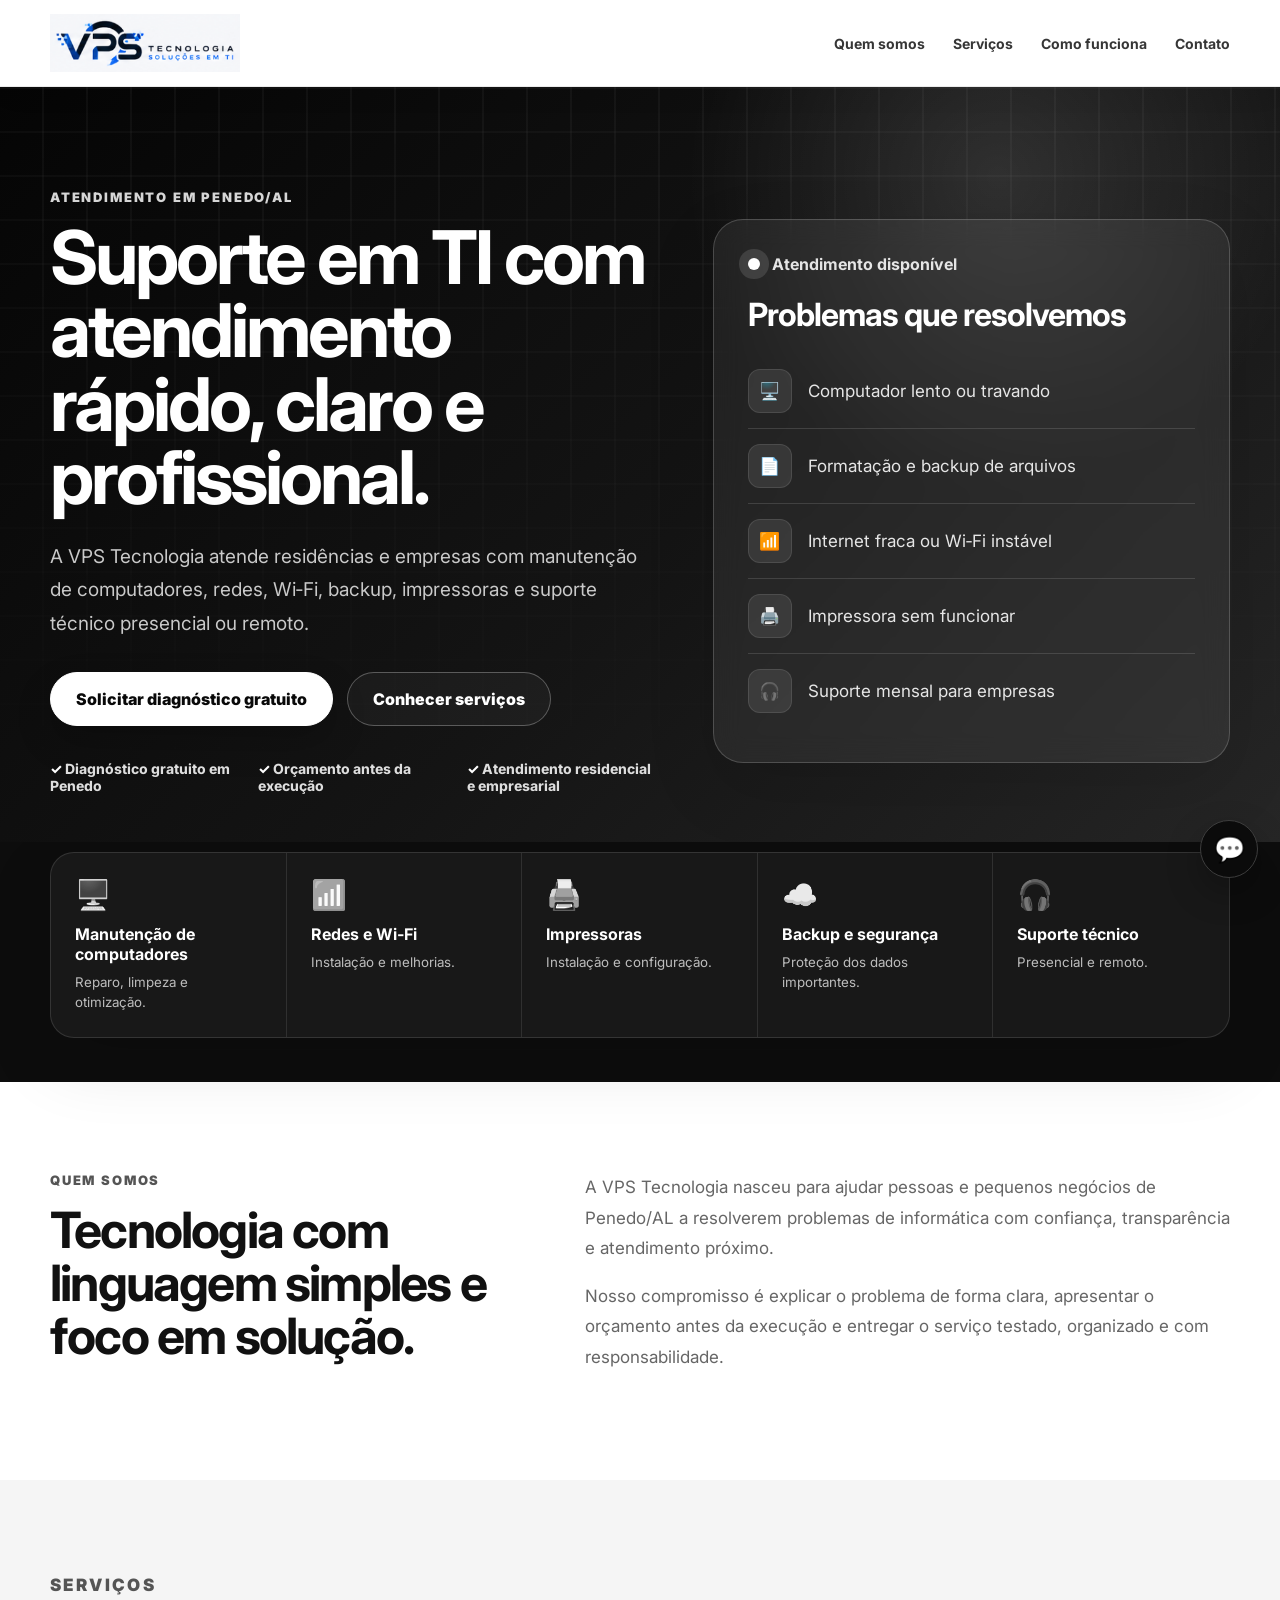
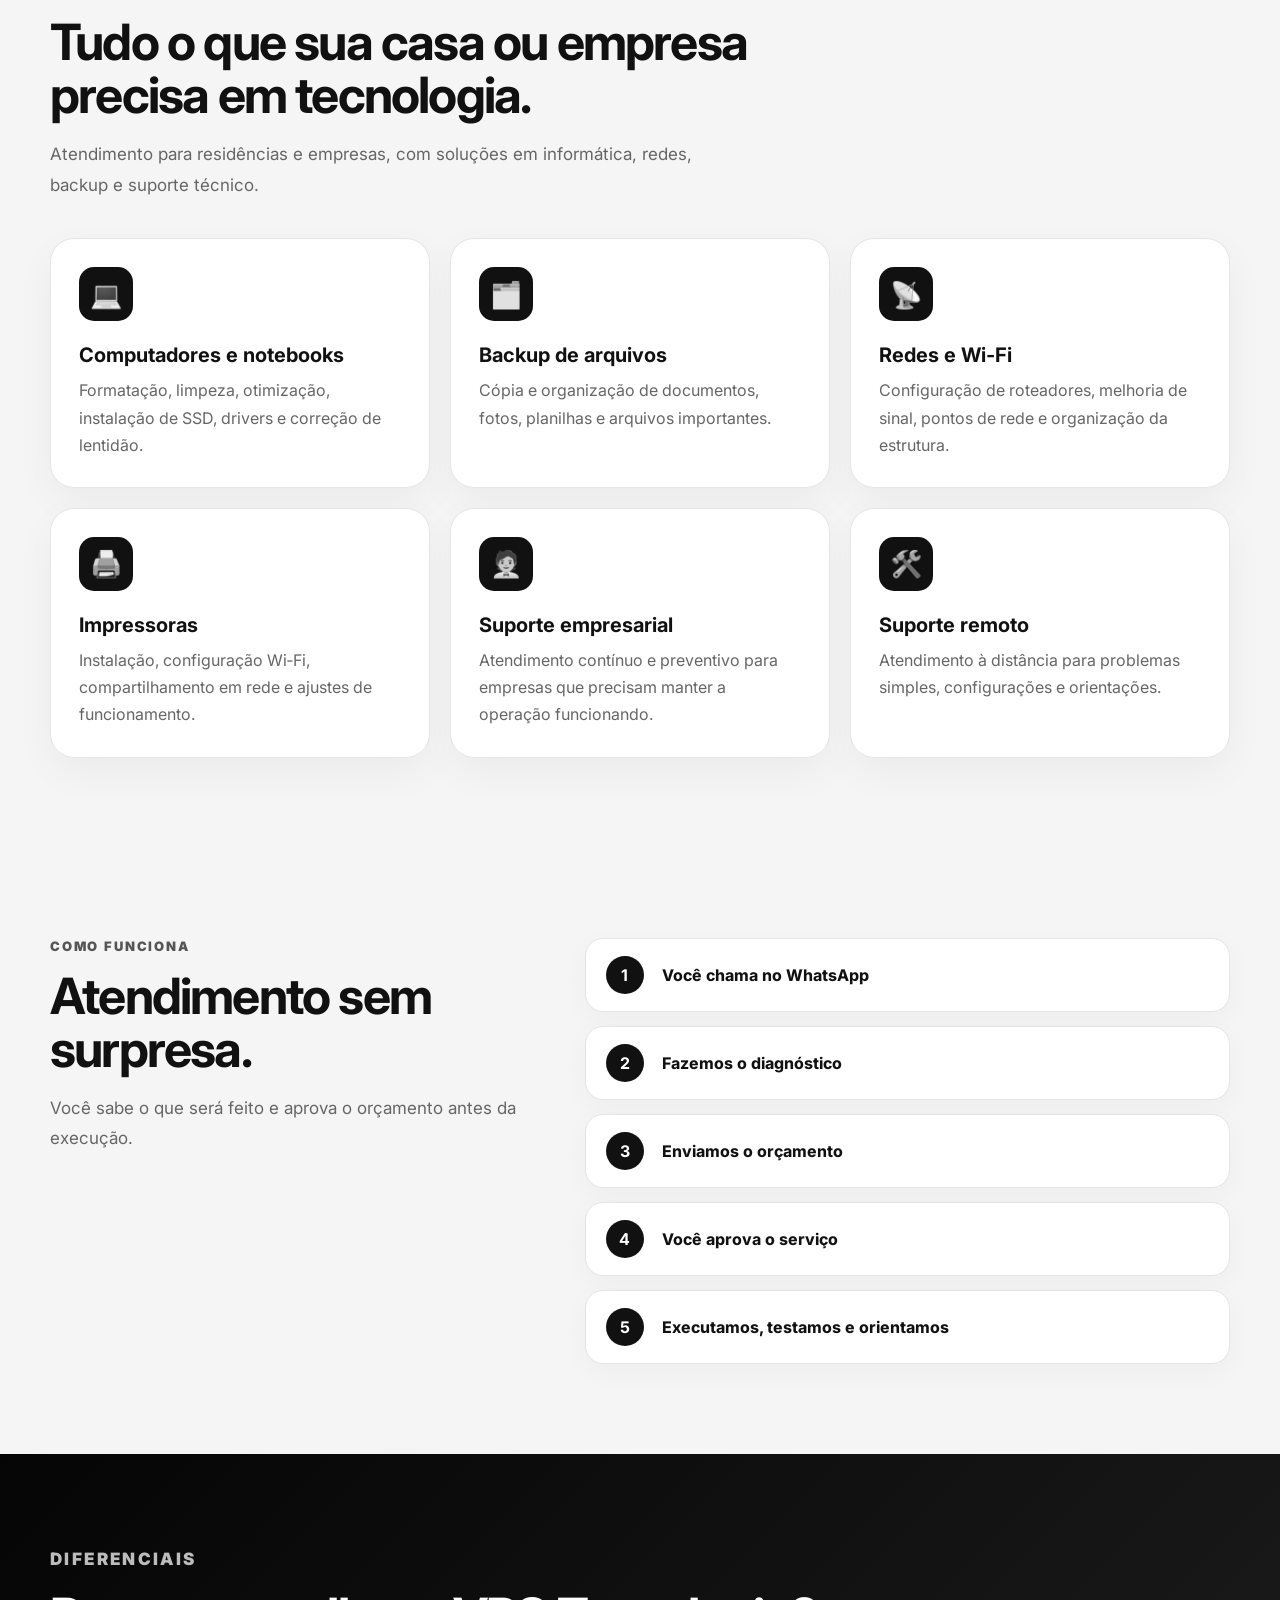
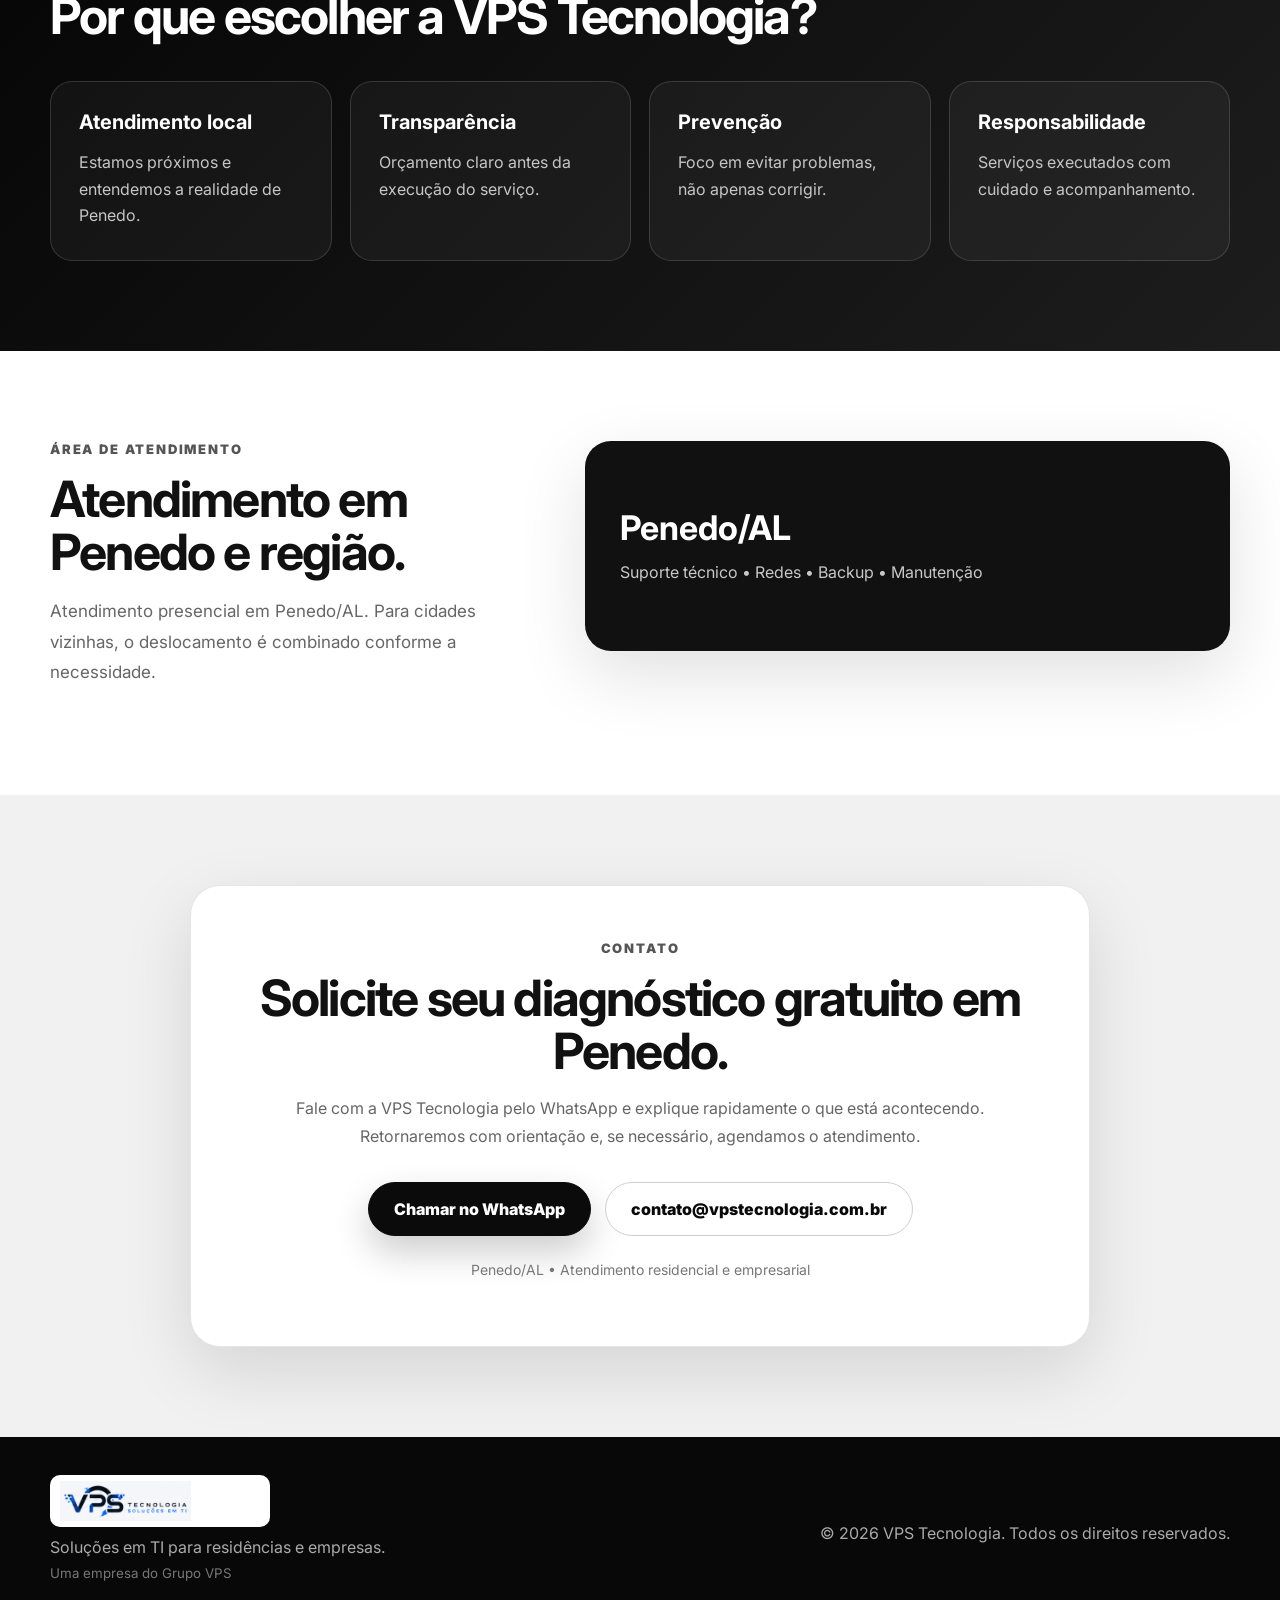
==== commit 38f04870: "Atualiza identidade visual do site" ====
--- a/index.html
+++ b/index.html
@@ -5,8 +5,8 @@
   <meta name="viewport" content="width=device-width, initial-scale=1.0" />
 
   <title>VPS Tecnologia | Suporte em TI em Penedo/AL</title>
-  <meta name="description" content="Suporte técnico, manutenção, backup, redes, Wi‑Fi, impressoras e planos empresariais em Penedo/AL. Diagnóstico gratuito em Penedo." />
-  <meta name="theme-color" content="#0f172a" />
+  <meta name="description" content="Suporte técnico, manutenção, backup, redes, Wi‑Fi e impressoras em Penedo/AL. Diagnóstico gratuito em Penedo." />
+  <meta name="theme-color" content="#0a0a0a" />
 
   <meta property="og:title" content="VPS Tecnologia | Soluções em TI" />
   <meta property="og:description" content="Suporte técnico residencial e empresarial em Penedo/AL. Diagnóstico gratuito." />
@@ -24,8 +24,7 @@
   <header class="header">
     <div class="container nav">
       <a href="#inicio" class="brand" aria-label="VPS Tecnologia">
-        <span class="brand-main">VPS Tecnologia</span>
-        <span class="brand-sub">Soluções em TI</span>
+        <img src="logo.png" alt="VPS Tecnologia" class="brand-logo">
       </a>
 
       <button class="menu-btn" id="menuBtn" aria-label="Abrir menu">☰</button>
@@ -126,7 +125,7 @@
           <article class="card"><span>🗂️</span><h3>Backup de arquivos</h3><p>Cópia e organização de documentos, fotos, planilhas e arquivos importantes.</p></article>
           <article class="card"><span>📡</span><h3>Redes e Wi‑Fi</h3><p>Configuração de roteadores, melhoria de sinal, pontos de rede e organização da estrutura.</p></article>
           <article class="card"><span>🖨️</span><h3>Impressoras</h3><p>Instalação, configuração Wi‑Fi, compartilhamento em rede e ajustes de funcionamento.</p></article>
-          <article class="card"><span>🧑‍💼</span><h3>Suporte empresarial</h3><p>Planos mensais para empresas que precisam de suporte contínuo e preventivo.</p></article>
+          <article class="card"><span>🧑‍💼</span><h3>Suporte empresarial</h3><p>Atendimento contínuo e preventivo para empresas que precisam manter a operação funcionando.</p></article>
           <article class="card"><span>🛠️</span><h3>Suporte remoto</h3><p>Atendimento à distância para problemas simples, configurações e orientações.</p></article>
         </div>
       </div>
@@ -205,8 +204,9 @@
   <footer class="footer">
     <div class="container footer-grid">
       <div>
-        <strong>VPS Tecnologia</strong>
+        <img src="logo.png" alt="VPS Tecnologia" class="footer-logo">
         <p>Soluções em TI para residências e empresas.</p>
+        <small>Uma empresa do Grupo VPS</small>
       </div>
       <div>
         <p>© <span id="year"></span> VPS Tecnologia. Todos os direitos reservados.</p>
--- a/style.css
+++ b/style.css
@@ -1,602 +1,157 @@
 :root {
-  --navy: #0f172a;
-  --navy-dark: #020617;
-  --blue: #2563eb;
-  --blue-light: #38bdf8;
-  --orange: #f59e0b;
-  --text: #0f172a;
-  --muted: #64748b;
-  --soft: #f8fafc;
-  --line: #e2e8f0;
+  --black: #090909;
+  --graphite: #171717;
+  --graphite-2: #242424;
+  --silver: #b8b8b8;
+  --text: #111111;
+  --muted: #666666;
+  --soft: #f5f5f5;
+  --line: #e5e5e5;
   --white: #ffffff;
   --radius: 24px;
-  --shadow: 0 22px 70px rgba(15, 23, 42, .18);
+  --shadow: 0 24px 70px rgba(0, 0, 0, .12);
 }
 
 * { box-sizing: border-box; }
-html { scroll-behavior: smooth; }
-
-body {
-  margin: 0;
-  font-family: Inter, Arial, sans-serif;
-  color: var(--text);
-  background: var(--white);
-}
-
+html { scroll-behavior: smooth; scroll-padding-top: 94px; }
+body { margin: 0; font-family: Inter, Arial, sans-serif; color: var(--text); background: var(--white); }
 a { color: inherit; text-decoration: none; }
-
-.container {
-  width: min(1180px, calc(100% - 32px));
-  margin: 0 auto;
-}
+.container { width: min(1180px, calc(100% - 32px)); margin: 0 auto; }
 
 .header {
   position: sticky;
   top: 0;
   z-index: 50;
-  background: rgba(255, 255, 255, .96);
-  border-bottom: 1px solid var(--line);
+  background: rgba(255, 255, 255, .94);
+  border-bottom: 1px solid rgba(0, 0, 0, .08);
   backdrop-filter: blur(18px);
+  box-shadow: 0 8px 30px rgba(0, 0, 0, .035);
 }
-
-.nav {
-  min-height: 82px;
-  display: flex;
-  align-items: center;
-  justify-content: space-between;
-  gap: 28px;
-}
-
-.brand {
-  display: inline-flex;
-  flex-direction: column;
-  justify-content: center;
-  min-width: 0;
-}
-
-.brand-main {
-  color: var(--navy);
-  font-size: 26px;
-  line-height: 1;
-  font-weight: 900;
-  letter-spacing: -0.8px;
-}
-
-.brand-main::first-letter {
-  color: var(--blue);
-}
-
-.brand-sub {
-  margin-top: 7px;
-  color: var(--blue);
-  font-size: 11px;
-  line-height: 1;
-  font-weight: 900;
-  letter-spacing: 4px;
-  text-transform: uppercase;
-}
-
-.menu {
-  display: flex;
-  align-items: center;
-  gap: 26px;
-  color: #334155;
-  font-weight: 800;
-}
-
-.menu a:hover { color: var(--blue); }
-
-.menu-btn {
-  display: none;
-  border: 0;
-  background: var(--soft);
-  border-radius: 14px;
-  padding: 8px 12px;
-  font-size: 25px;
-}
+.nav { min-height: 86px; display: flex; align-items: center; justify-content: space-between; gap: 28px; }
+.brand { display: inline-flex; align-items: center; flex: 0 0 auto; }
+.brand-logo { width: 245px; max-width: 38vw; height: 58px; object-fit: contain; object-position: left center; display: block; }
+.menu { display: flex; align-items: center; gap: 28px; color: #363636; font-weight: 700; font-size: 14px; }
+.menu a { position: relative; padding: 10px 0; transition: .2s ease; }
+.menu a::after { content: ""; position: absolute; left: 0; right: 100%; bottom: 3px; height: 2px; background: var(--black); transition: .2s ease; }
+.menu a:hover { color: #000; }
+.menu a:hover::after { right: 0; }
+.menu-btn { display: none; border: 1px solid var(--line); background: var(--white); border-radius: 12px; padding: 7px 11px; font-size: 24px; color: var(--black); cursor: pointer; }
 
 .hero {
   position: relative;
   overflow: hidden;
   color: white;
-  padding: 88px 0 40px;
-  background:
-    radial-gradient(circle at 80% 10%, rgba(37, 99, 235, .4), transparent 28%),
-    radial-gradient(circle at 10% 90%, rgba(245, 158, 11, .15), transparent 26%),
-    linear-gradient(135deg, #020617 0%, #0f172a 54%, #10224a 100%);
+  padding: 102px 0 48px;
+  background: radial-gradient(circle at 78% 12%, rgba(255,255,255,.12), transparent 26%), linear-gradient(135deg, #050505 0%, #141414 55%, #262626 100%);
 }
+.hero-bg { position: absolute; inset: 0; opacity: .18; background-image: linear-gradient(90deg, transparent 0 96%, rgba(255,255,255,.22) 96%), linear-gradient(0deg, transparent 0 96%, rgba(255,255,255,.18) 96%); background-size: 44px 44px; mask-image: linear-gradient(to bottom, black, transparent 94%); }
+.hero-grid { position: relative; display: grid; grid-template-columns: 1.08fr .92fr; gap: 56px; align-items: center; }
+.tag { margin: 0 0 16px; color: #d6d6d6; text-transform: uppercase; letter-spacing: .14em; font-size: 13px; font-weight: 900; }
+.tag.blue { color: #555; }
+.hero h1 { margin: 0; max-width: 760px; font-size: clamp(42px, 6vw, 74px); line-height: .99; letter-spacing: -3px; }
+.subtitle { max-width: 760px; color: #c9c9c9; font-size: 19px; line-height: 1.75; margin: 26px 0 0; }
+.actions { display: flex; gap: 14px; flex-wrap: wrap; margin-top: 32px; }
+.actions.center { justify-content: center; }
+.btn { display: inline-flex; justify-content: center; align-items: center; min-height: 54px; border-radius: 999px; padding: 15px 25px; font-weight: 850; border: 1px solid var(--line); transition: transform .2s ease, background .2s ease, border-color .2s ease; }
+.btn:hover { transform: translateY(-2px); }
+.btn.primary { background: #fff; color: #090909; border-color: #fff; box-shadow: 0 16px 36px rgba(0,0,0,.2); }
+.btn.primary:hover { background: #dcdcdc; border-color: #dcdcdc; }
+.btn.ghost { background: rgba(255,255,255,.04); color: white; border-color: rgba(255,255,255,.28); }
+.btn.ghost:hover { background: rgba(255,255,255,.12); }
+.dark-btn { color: var(--black) !important; background: var(--white) !important; border-color: #cfcfcf !important; }
+.highlights { display: grid; grid-template-columns: repeat(3, 1fr); gap: 18px; margin-top: 34px; color: #dedede; font-weight: 750; font-size: 14px; }
+.highlights span { color: #fff; }
 
-.hero-bg {
-  position: absolute;
-  inset: 0;
-  opacity: .17;
-  background-image:
-    linear-gradient(90deg, transparent 0 95%, rgba(56,189,248,.25) 95%),
-    linear-gradient(0deg, transparent 0 95%, rgba(56,189,248,.18) 95%);
-  background-size: 38px 38px;
-  mask-image: linear-gradient(to bottom, black, transparent 90%);
-}
+.hero-panel { background: rgba(255,255,255,.065); border: 1px solid rgba(255,255,255,.18); border-radius: 30px; padding: 34px; box-shadow: var(--shadow); backdrop-filter: blur(14px); }
+.panel-status { display: flex; align-items: center; gap: 12px; color: #e5e5e5; margin-bottom: 24px; }
+.panel-status span { width: 12px; height: 12px; border-radius: 999px; background: #fff; box-shadow: 0 0 0 9px rgba(255,255,255,.12); }
+.hero-panel h2 { margin: 0 0 22px; font-size: 32px; letter-spacing: -1px; }
+.problem-list { display: grid; }
+.problem-list div { display: flex; align-items: center; gap: 16px; padding: 15px 0; color: #e6e6e6; font-size: 17px; border-bottom: 1px solid rgba(255,255,255,.13); }
+.problem-list div:last-child { border-bottom: 0; }
+.problem-list span { width: 44px; height: 44px; display: grid; place-items: center; background: rgba(255,255,255,.09); border: 1px solid rgba(255,255,255,.1); border-radius: 12px; }
 
-.hero-grid {
-  position: relative;
-  display: grid;
-  grid-template-columns: 1.1fr .9fr;
-  gap: 54px;
-  align-items: center;
-}
+.quick-services { background: #0d0d0d; padding: 22px 0 44px; }
+.quick-grid { margin-top: -12px; display: grid; grid-template-columns: repeat(5, 1fr); background: #181818; border: 1px solid rgba(255,255,255,.12); border-radius: 24px; overflow: hidden; box-shadow: var(--shadow); }
+.quick-grid div { padding: 24px; border-right: 1px solid rgba(255,255,255,.1); color: white; }
+.quick-grid div:last-child { border-right: 0; }
+.quick-grid span { display: block; font-size: 29px; margin-bottom: 12px; filter: grayscale(1); }
+.quick-grid strong { display: block; margin-bottom: 8px; }
+.quick-grid small { display: block; color: #bdbdbd; line-height: 1.55; }
 
-.tag {
-  margin: 0 0 16px;
-  color: var(--orange);
-  text-transform: uppercase;
-  letter-spacing: .13em;
-  font-size: 14px;
-  font-weight: 900;
-}
+.section { padding: 90px 0; }
+.section.soft { background: var(--soft); }
+.split { display: grid; grid-template-columns: .85fr 1.15fr; gap: 58px; align-items: start; }
+h2 { font-size: clamp(32px, 4vw, 50px); line-height: 1.06; letter-spacing: -1.8px; margin: 0 0 16px; }
+.content p, .section-title p, .muted { color: var(--muted); line-height: 1.8; font-size: 17px; }
+.content p:first-child { margin-top: 0; }
+.section-title { max-width: 780px; margin-bottom: 38px; }
+.section-title p:last-child { max-width: 700px; }
 
-.tag.blue { color: var(--blue); }
-
-.hero h1 {
-  margin: 0;
-  font-size: clamp(40px, 6vw, 74px);
-  line-height: .98;
-  letter-spacing: -2.5px;
-}
-
-.subtitle {
-  max-width: 760px;
-  color: #cbd5e1;
-  font-size: 20px;
-  line-height: 1.75;
-  margin: 26px 0 0;
-}
-
-.actions {
-  display: flex;
-  gap: 16px;
-  flex-wrap: wrap;
-  margin-top: 32px;
-}
-
-.actions.center { justify-content: center; }
-
-.btn {
-  display: inline-flex;
-  justify-content: center;
-  align-items: center;
-  border-radius: 999px;
-  padding: 16px 25px;
-  font-weight: 900;
-  border: 1px solid var(--line);
-  background: white;
-  color: var(--text);
-  transition: .2s ease;
-}
-
-.btn:hover { transform: translateY(-2px); }
-
-.btn.primary {
-  background: var(--blue);
-  color: white;
-  border-color: var(--blue);
-  box-shadow: 0 15px 35px rgba(37,99,235,.25);
-}
-
-.btn.ghost {
-  background: rgba(255,255,255,.08);
-  color: white;
-  border-color: rgba(255,255,255,.25);
-}
-
-.dark-btn {
-  color: var(--text) !important;
-  background: var(--soft) !important;
-  border-color: var(--line) !important;
-}
-
-.highlights {
-  display: grid;
-  grid-template-columns: repeat(3, 1fr);
-  gap: 18px;
-  margin-top: 32px;
-  color: #e2e8f0;
-  font-weight: 800;
-}
-
-.highlights span { color: var(--orange); }
-
-.hero-panel {
-  background: rgba(15, 23, 42, .62);
-  border: 1px solid rgba(148, 163, 184, .35);
-  border-radius: 30px;
-  padding: 34px;
-  box-shadow: var(--shadow);
-  backdrop-filter: blur(14px);
-}
-
-.panel-status {
-  display: flex;
-  align-items: center;
-  gap: 12px;
-  color: #bfdbfe;
-  margin-bottom: 24px;
-}
-
-.panel-status span {
-  width: 14px;
-  height: 14px;
-  border-radius: 999px;
-  background: var(--blue);
-  box-shadow: 0 0 0 10px rgba(37,99,235,.18);
-}
-
-.hero-panel h2 {
-  margin: 0 0 22px;
-  font-size: 33px;
-  letter-spacing: -1px;
-}
-
-.problem-list { display: grid; }
-
-.problem-list div {
-  display: flex;
-  align-items: center;
-  gap: 16px;
-  padding: 16px 0;
-  color: #e2e8f0;
-  font-size: 18px;
-  border-bottom: 1px solid rgba(148, 163, 184, .2);
-}
-
-.problem-list div:last-child { border-bottom: 0; }
-
-.problem-list span {
-  width: 44px;
-  height: 44px;
-  display: grid;
-  place-items: center;
-  background: rgba(37,99,235,.24);
-  border-radius: 12px;
-}
-
-.quick-services {
-  background: #07111f;
-  padding: 22px 0 42px;
-}
-
-.quick-grid {
-  margin-top: -12px;
-  display: grid;
-  grid-template-columns: repeat(5, 1fr);
-  background: rgba(15, 23, 42, .82);
-  border: 1px solid rgba(148, 163, 184, .24);
-  border-radius: 24px;
-  overflow: hidden;
-  box-shadow: var(--shadow);
-}
-
-.quick-grid div {
-  padding: 24px;
-  border-right: 1px solid rgba(148, 163, 184, .18);
-  color: white;
-}
-
-.quick-grid div:last-child { border-right: 0; }
-
-.quick-grid span {
-  display: block;
-  font-size: 30px;
-  margin-bottom: 12px;
-}
-
-.quick-grid strong {
-  display: block;
-  margin-bottom: 8px;
-}
-
-.quick-grid small {
-  display: block;
-  color: #cbd5e1;
-  line-height: 1.55;
-}
-
-.section { padding: 84px 0; }
-.section.soft { background: var(--soft); }
-
-.split {
-  display: grid;
-  grid-template-columns: .85fr 1.15fr;
-  gap: 54px;
-  align-items: start;
-}
-
-h2 {
-  font-size: clamp(31px, 4vw, 50px);
-  line-height: 1.06;
-  letter-spacing: -1.5px;
-  margin: 0 0 16px;
-}
-
-.content p,
-.section-title p,
-.muted {
-  color: var(--muted);
-  line-height: 1.8;
-  font-size: 17px;
-}
-
-.section-title {
-  max-width: 790px;
-  margin-bottom: 36px;
-}
-
-.section-title.light h2,
-.section-title.light p { color: white; }
-
-.service-grid,
-.plans,
-.reason-grid {
-  display: grid;
-  gap: 20px;
-}
-
-.service-grid { grid-template-columns: repeat(3, 1fr); }
-
-.card,
-.plan,
-.contact-box,
-.area-box {
-  background: white;
-  border: 1px solid var(--line);
-  border-radius: var(--radius);
-  padding: 30px;
-  box-shadow: 0 12px 35px rgba(15, 23, 42, .06);
-}
-
-.card > span {
-  width: 58px;
-  height: 58px;
-  display: grid;
-  place-items: center;
-  border-radius: 18px;
-  background: #eff6ff;
-  font-size: 29px;
-  margin-bottom: 18px;
-}
-
-.card h3,
-.plan h3 {
-  margin: 0 0 10px;
-  font-size: 22px;
-}
-
-.card p,
-.plan li {
-  color: var(--muted);
-  line-height: 1.75;
-}
-
-.plans { grid-template-columns: repeat(3, 1fr); }
-
-.plan { position: relative; }
-
-.plan.featured {
-  border: 2px solid var(--blue);
-  transform: translateY(-10px);
-}
-
-.plan small {
-  display: inline-block;
-  margin-bottom: 14px;
-  background: var(--blue);
-  color: white;
-  border-radius: 999px;
-  padding: 8px 12px;
-  font-weight: 900;
-}
-
-.price {
-  font-size: 42px;
-  margin: 16px 0;
-  font-weight: 900;
-  letter-spacing: -1.5px;
-}
-
-.price span {
-  font-size: 15px;
-  color: var(--muted);
-  letter-spacing: 0;
-}
-
-.price.custom {
-  font-size: 34px;
-  color: var(--blue);
-}
-
-.plan ul {
-  padding-left: 20px;
-  min-height: 154px;
-}
-
-.plan-btn { width: 100%; }
+.service-grid { display: grid; grid-template-columns: repeat(3, 1fr); gap: 20px; }
+.card { background: #fff; border: 1px solid var(--line); border-radius: var(--radius); padding: 28px; box-shadow: 0 14px 40px rgba(0,0,0,.045); transition: .25s ease; }
+.card:hover { transform: translateY(-6px); border-color: #c8c8c8; box-shadow: 0 22px 55px rgba(0,0,0,.09); }
+.card > span { width: 54px; height: 54px; display: grid; place-items: center; border-radius: 15px; background: #111; color: white; font-size: 26px; filter: grayscale(1); }
+.card h3 { margin: 22px 0 10px; font-size: 20px; }
+.card p { margin: 0; color: var(--muted); line-height: 1.7; }
 
 .steps { display: grid; gap: 14px; }
+.steps div { display: flex; align-items: center; gap: 18px; background: white; border: 1px solid var(--line); border-radius: 18px; padding: 17px 20px; box-shadow: 0 8px 28px rgba(0,0,0,.035); }
+.steps strong { width: 38px; height: 38px; display: grid; place-items: center; flex: 0 0 auto; border-radius: 50%; background: #111; color: white; }
+.steps span { font-weight: 750; }
 
-.steps div {
-  background: white;
-  border: 1px solid var(--line);
-  border-radius: 18px;
-  padding: 18px;
-  display: flex;
-  gap: 14px;
-  align-items: center;
-  font-weight: 800;
-}
+.reasons { background: linear-gradient(135deg, #050505, #1d1d1d); color: white; }
+.section-title.light .tag { color: #bcbcbc; }
+.reason-grid { display: grid; grid-template-columns: repeat(4, 1fr); gap: 18px; }
+.reason-grid div { min-height: 180px; padding: 28px; border: 1px solid rgba(255,255,255,.14); border-radius: 22px; background: rgba(255,255,255,.045); }
+.reason-grid strong { display: block; margin-bottom: 15px; font-size: 20px; }
+.reason-grid span { color: #c6c6c6; line-height: 1.65; }
+.area-box { min-height: 210px; display: flex; flex-direction: column; justify-content: center; padding: 35px; border-radius: 26px; background: #111; color: white; box-shadow: var(--shadow); }
+.area-box strong { font-size: 34px; margin-bottom: 12px; }
+.area-box span { color: #c8c8c8; line-height: 1.6; }
 
-.steps strong {
-  background: var(--navy);
-  color: white;
-  min-width: 36px;
-  height: 36px;
-  display: inline-grid;
-  place-items: center;
-  border-radius: 999px;
-}
+.contact { background: #f1f1f1; }
+.contact-box { text-align: center; max-width: 900px; padding: 54px; background: white; border: 1px solid var(--line); border-radius: 30px; box-shadow: var(--shadow); }
+.contact-box > p:not(.tag):not(.address) { color: var(--muted); line-height: 1.75; max-width: 720px; margin-left: auto; margin-right: auto; }
+.contact .btn.primary { background: #0b0b0b; color: #fff; border-color: #0b0b0b; }
+.contact .btn.primary:hover { background: #2b2b2b; border-color: #2b2b2b; }
+.address { margin-top: 25px; color: #777; font-size: 14px; }
 
-.reasons {
-  background:
-    radial-gradient(circle at 90% 20%, rgba(37, 99, 235, .30), transparent 30%),
-    linear-gradient(135deg, #020617, #0f172a);
-}
+.float-whatsapp { position: fixed; right: 22px; bottom: 22px; z-index: 45; width: 58px; height: 58px; display: grid; place-items: center; background: #0b0b0b; color: white; border: 1px solid #3d3d3d; border-radius: 50%; box-shadow: 0 14px 35px rgba(0,0,0,.28); font-size: 25px; transition: .2s ease; filter: grayscale(1); }
+.float-whatsapp:hover { transform: translateY(-4px); background: #2a2a2a; }
+.footer { background: #080808; color: white; padding: 38px 0; }
+.footer-grid { display: flex; justify-content: space-between; align-items: center; gap: 30px; }
+.footer-logo { width: 220px; height: 52px; object-fit: contain; object-position: left; display: block; background: white; border-radius: 10px; padding: 6px 10px; }
+.footer p { color: #aaa; margin: 10px 0 0; }
+.footer small { display: block; margin-top: 8px; color: #777; }
 
-.reason-grid { grid-template-columns: repeat(4, 1fr); }
-
-.reason-grid div {
-  border: 1px solid rgba(255,255,255,.14);
-  background: rgba(255,255,255,.06);
-  border-radius: var(--radius);
-  padding: 24px;
-}
-
-.reason-grid strong {
-  display: block;
-  color: white;
-  font-size: 19px;
-  margin-bottom: 10px;
-}
-
-.reason-grid span {
-  color: #cbd5e1;
-  line-height: 1.7;
-}
-
-.area-box {
-  min-height: 230px;
-  display: grid;
-  place-content: center;
-  background:
-    radial-gradient(circle at top right, rgba(37,99,235,.18), transparent 35%),
-    var(--soft);
-}
-
-.area-box strong {
-  font-size: 38px;
-  color: var(--blue);
-}
-
-.area-box span {
-  margin-top: 12px;
-  color: var(--muted);
-  font-weight: 700;
-}
-
-.contact-box {
-  text-align: center;
-  max-width: 900px;
-  margin: 0 auto;
-}
-
-.contact-box p {
-  max-width: 720px;
-  margin-left: auto;
-  margin-right: auto;
-  color: var(--muted);
-  line-height: 1.8;
-}
-
-.address {
-  font-size: 14px;
-  font-weight: 800;
-}
-
-.float-whatsapp {
-  position: fixed;
-  right: 20px;
-  bottom: 20px;
-  z-index: 90;
-  width: 62px;
-  height: 62px;
-  border-radius: 999px;
-  display: grid;
-  place-items: center;
-  background: var(--blue);
-  color: white;
-  font-size: 27px;
-  box-shadow: 0 18px 40px rgba(37, 99, 235, .35);
-}
-
-.footer {
-  background: #020617;
-  color: #94a3b8;
-  padding: 34px 0;
-}
-
-.footer-grid {
-  display: flex;
-  justify-content: space-between;
-  gap: 18px;
-  flex-wrap: wrap;
-}
-
-.footer strong { color: white; }
-
-@media (max-width: 1000px) {
+@media (max-width: 980px) {
   .menu-btn { display: block; }
-
-  .menu {
-    display: none;
-    position: absolute;
-    top: 82px;
-    left: 16px;
-    right: 16px;
-    padding: 18px;
-    flex-direction: column;
-    align-items: flex-start;
-    background: white;
-    border: 1px solid var(--line);
-    border-radius: 20px;
-    box-shadow: var(--shadow);
-  }
-
+  .menu { position: absolute; top: 86px; left: 16px; right: 16px; display: none; flex-direction: column; align-items: stretch; gap: 0; background: white; padding: 10px; border: 1px solid var(--line); border-radius: 18px; box-shadow: var(--shadow); }
   .menu.open { display: flex; }
-
-  .hero { padding: 64px 0 34px; }
-
-  .hero-grid,
-  .split,
-  .service-grid,
-  .plans,
-  .reason-grid,
-  .quick-grid {
-    grid-template-columns: 1fr;
-  }
-
-  .quick-grid div {
-    border-right: 0;
-    border-bottom: 1px solid rgba(148, 163, 184, .18);
-  }
-
-  .quick-grid div:last-child { border-bottom: 0; }
-
-  .plan.featured { transform: none; }
-  .plan ul { min-height: auto; }
+  .menu a { padding: 15px 14px; }
+  .menu a::after { display: none; }
+  .hero-grid, .split { grid-template-columns: 1fr; }
+  .quick-grid { grid-template-columns: repeat(2, 1fr); }
+  .quick-grid div { border-bottom: 1px solid rgba(255,255,255,.1); }
+  .service-grid { grid-template-columns: repeat(2, 1fr); }
+  .reason-grid { grid-template-columns: repeat(2, 1fr); }
   .highlights { grid-template-columns: 1fr; }
 }
 
-@media (max-width: 620px) {
+@media (max-width: 640px) {
+  .container { width: min(100% - 24px, 1180px); }
   .nav { min-height: 76px; }
+  .brand-logo { width: 205px; max-width: 67vw; height: 50px; }
   .menu { top: 76px; }
-
-  .brand-main {
-    font-size: 21px;
-  }
-
-  .brand-sub {
-    font-size: 8px;
-    letter-spacing: 3px;
-  }
-
-  .hero h1 { font-size: 38px; }
+  .hero { padding-top: 70px; }
+  .hero h1 { letter-spacing: -2px; }
   .subtitle { font-size: 17px; }
-  .btn { width: 100%; }
-}+  .hero-panel { padding: 24px; }
+  .quick-grid, .service-grid, .reason-grid { grid-template-columns: 1fr; }
+  .quick-grid div { border-right: 0; }
+  .section { padding: 68px 0; }
+  .contact-box { padding: 34px 20px; }
+  .actions .btn { width: 100%; }
+  .footer-grid { flex-direction: column; align-items: flex-start; }
+}
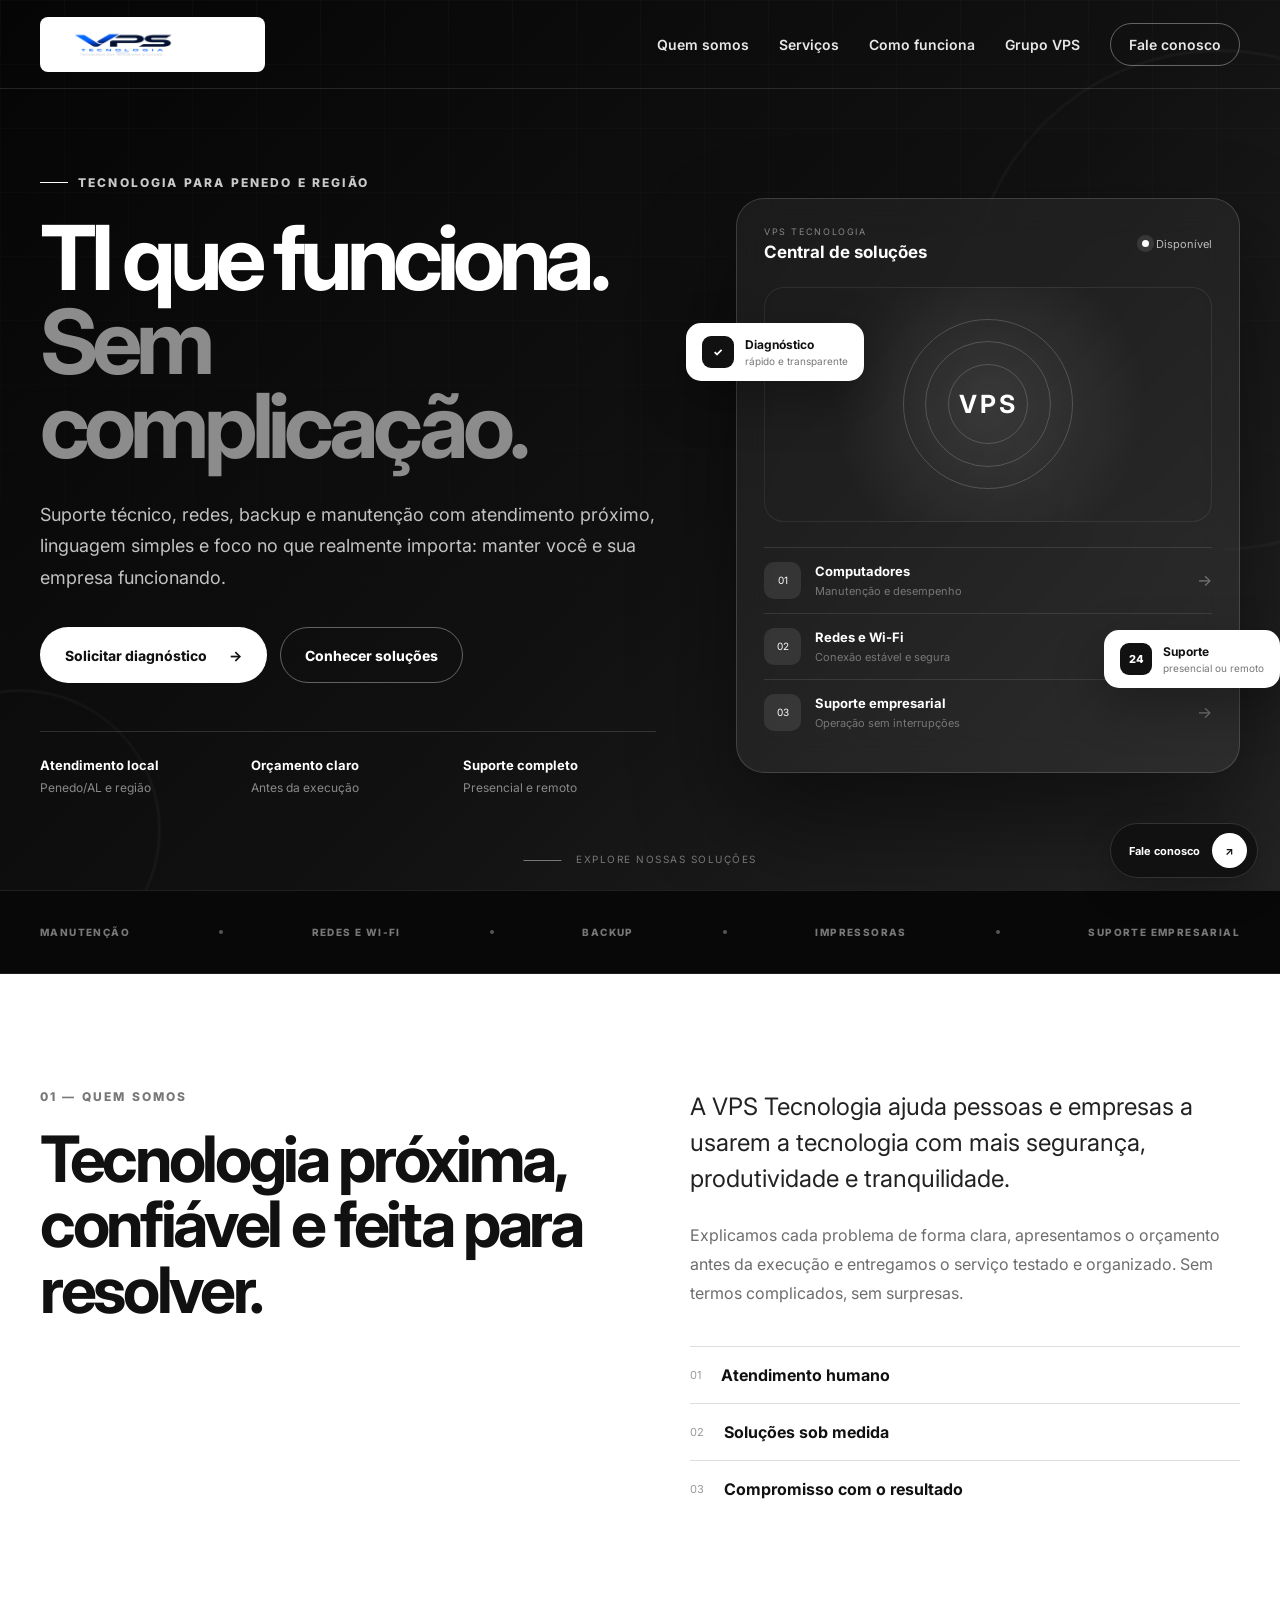
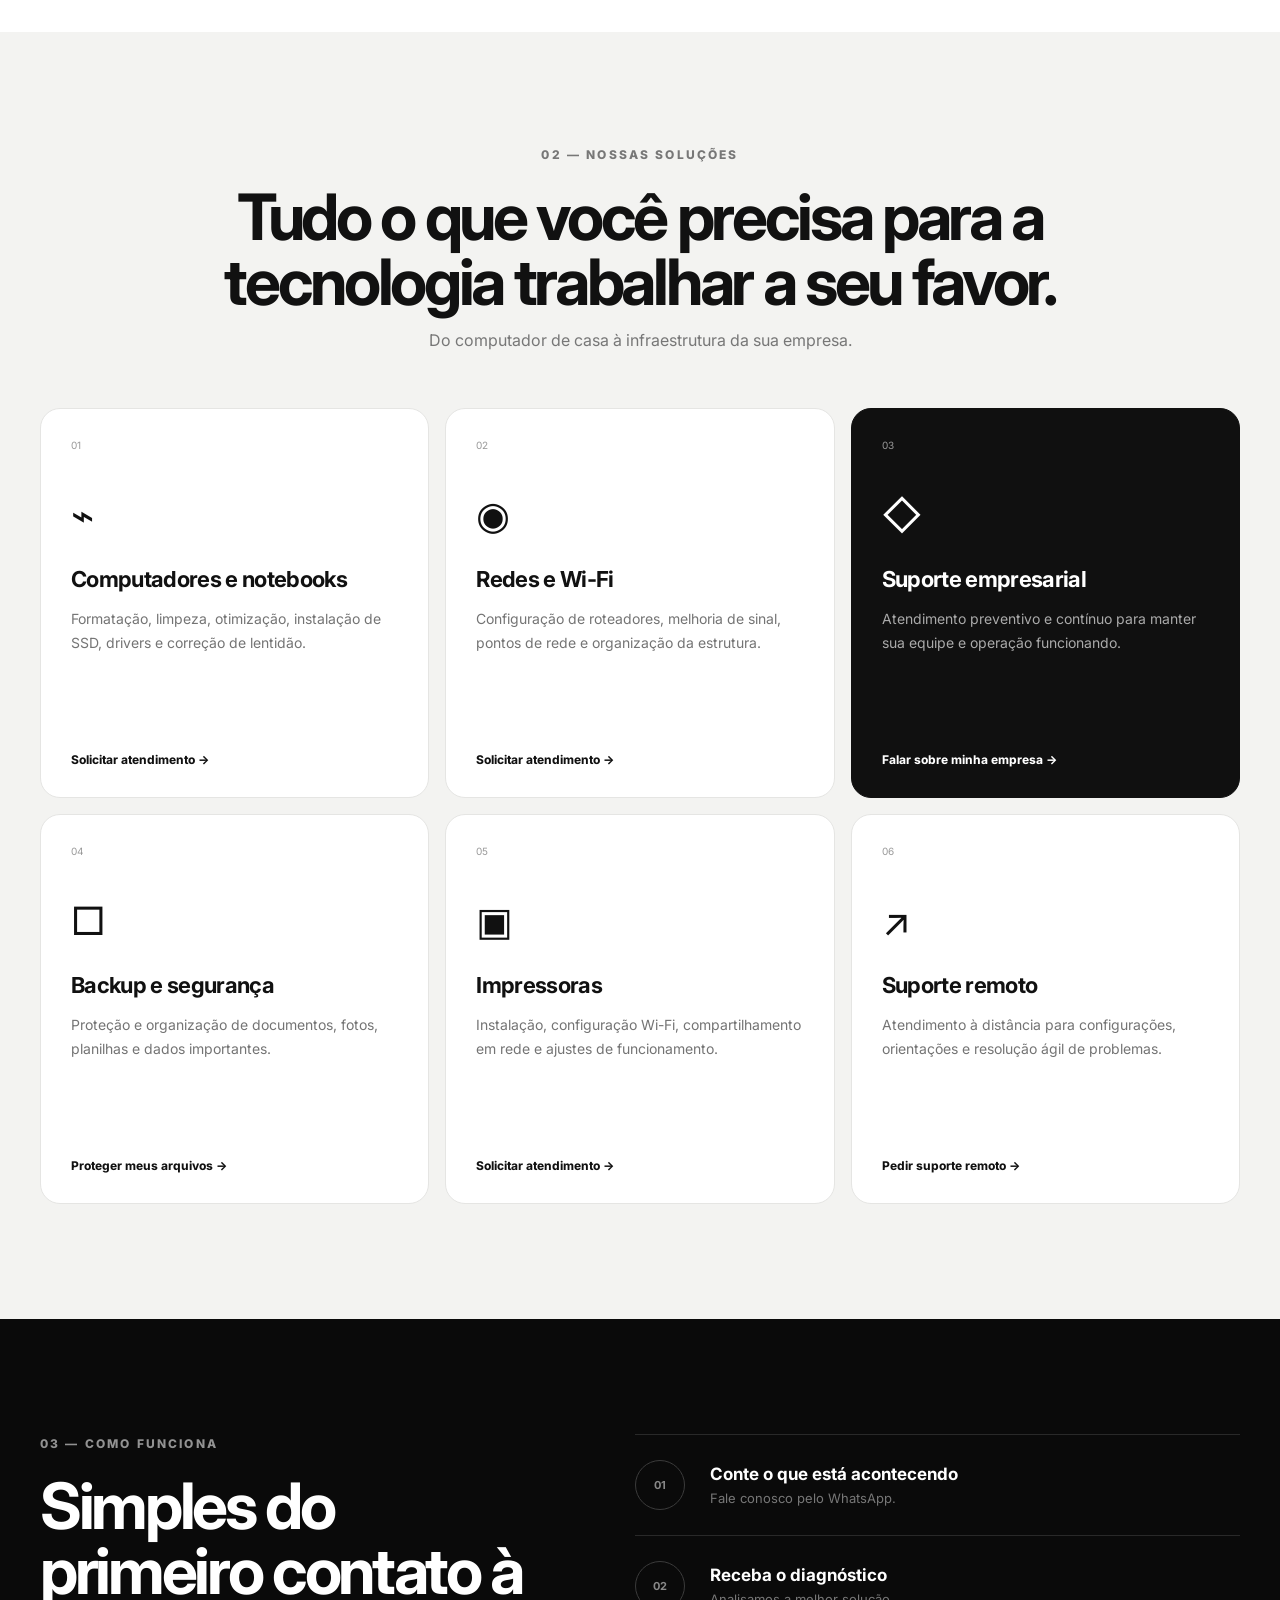
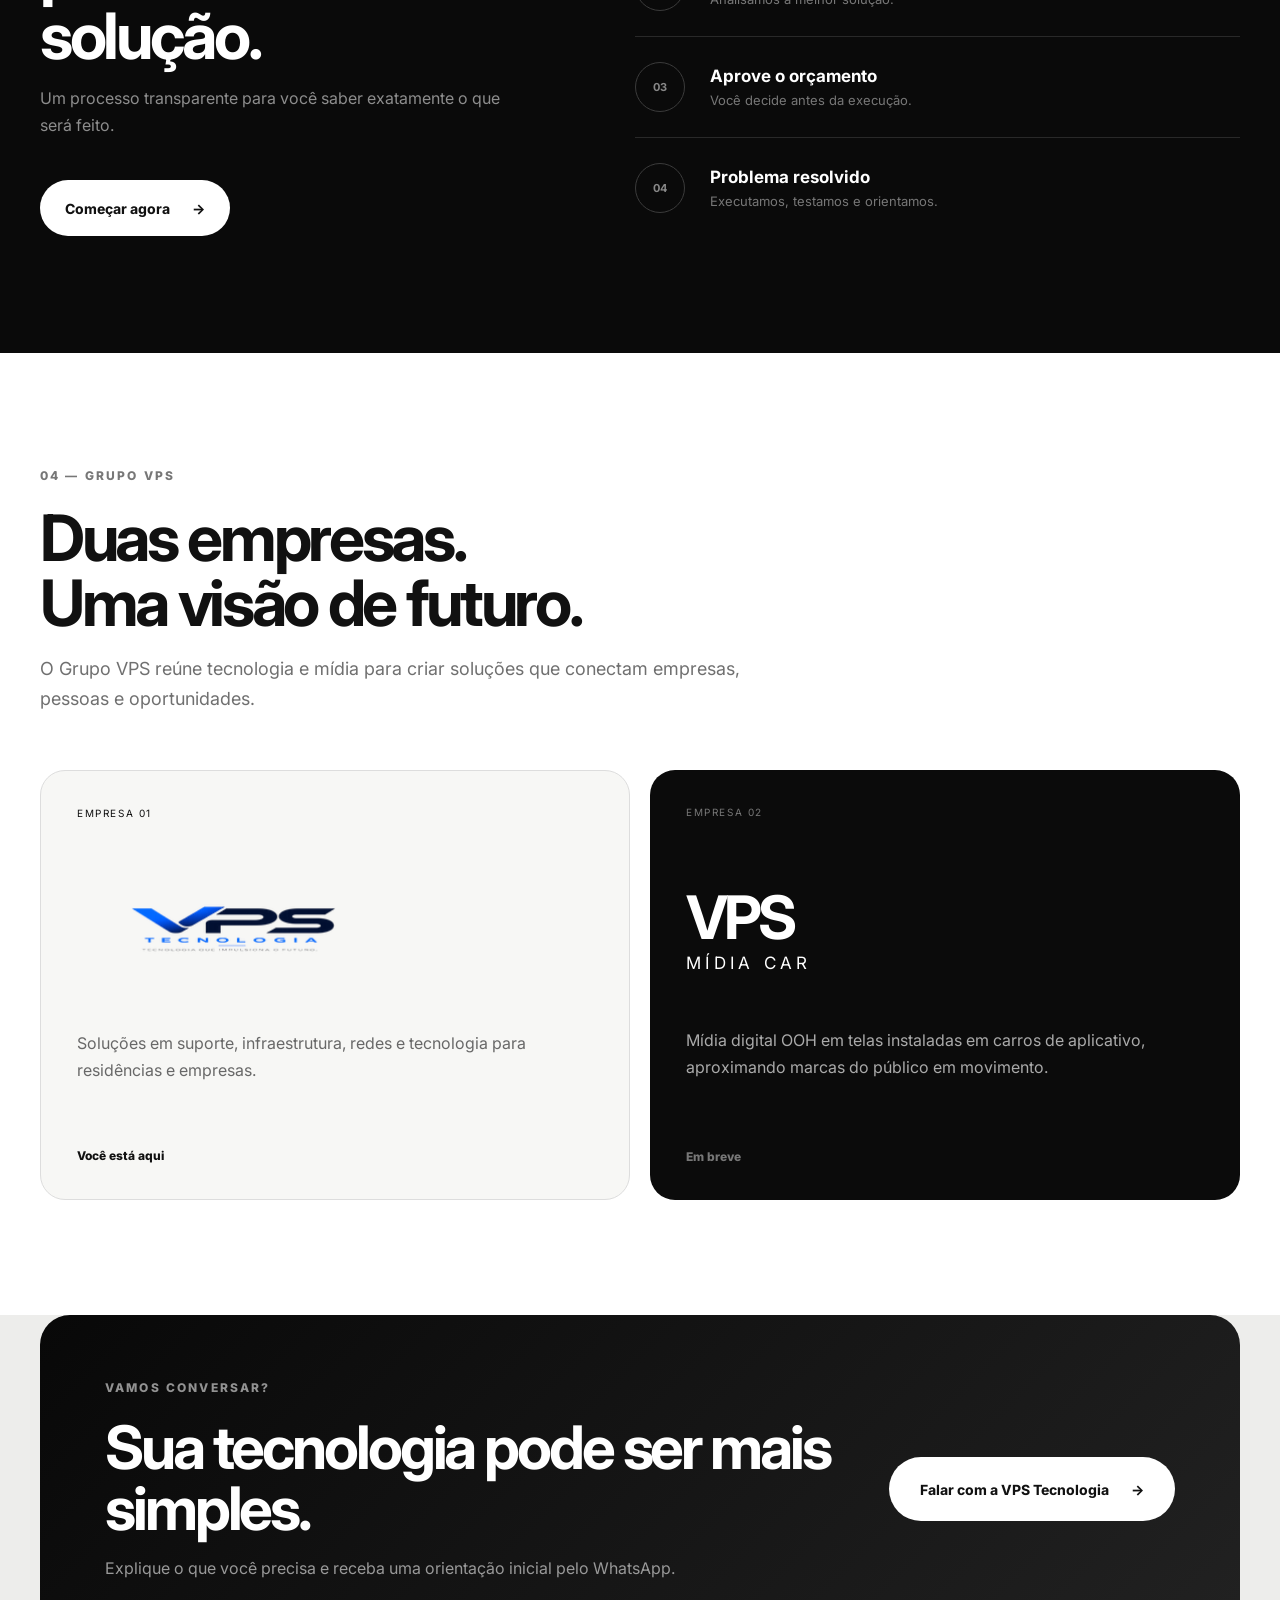
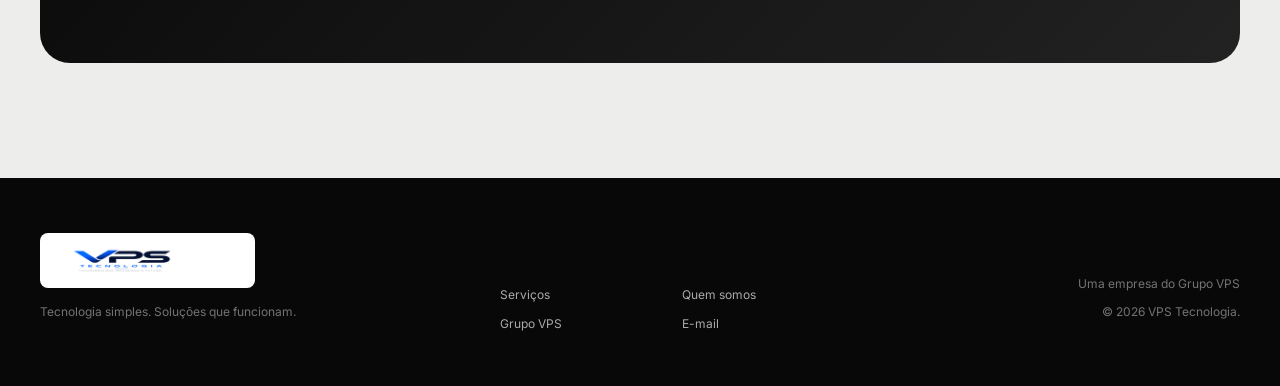
==== commit 749dcac7: "Atualiza identidade visual e nova logo" ====
--- a/index.html
+++ b/index.html
@@ -1,219 +1,98 @@
 <!DOCTYPE html>
 <html lang="pt-BR">
 <head>
-  <meta charset="UTF-8" />
-  <meta name="viewport" content="width=device-width, initial-scale=1.0" />
-
-  <title>VPS Tecnologia | Suporte em TI em Penedo/AL</title>
-  <meta name="description" content="Suporte técnico, manutenção, backup, redes, Wi‑Fi e impressoras em Penedo/AL. Diagnóstico gratuito em Penedo." />
-  <meta name="theme-color" content="#0a0a0a" />
-
-  <meta property="og:title" content="VPS Tecnologia | Soluções em TI" />
-  <meta property="og:description" content="Suporte técnico residencial e empresarial em Penedo/AL. Diagnóstico gratuito." />
-  <meta property="og:type" content="website" />
-  <meta property="og:url" content="https://vpstecnologia.com.br" />
-
+  <meta charset="UTF-8">
+  <meta name="viewport" content="width=device-width, initial-scale=1.0">
+  <title>VPS Tecnologia | Soluções em TI em Penedo/AL</title>
+  <meta name="description" content="Suporte técnico, manutenção, redes, Wi-Fi, backup e soluções em TI para residências e empresas em Penedo/AL.">
+  <meta name="theme-color" content="#080808">
+  <meta property="og:title" content="VPS Tecnologia | Soluções em TI">
+  <meta property="og:description" content="Tecnologia simples, segura e eficiente para residências e empresas.">
+  <meta property="og:type" content="website">
+  <meta property="og:url" content="https://www.vpstecnologia.com.br/">
   <link rel="icon" href="favicon.svg" type="image/svg+xml">
   <link rel="preconnect" href="https://fonts.googleapis.com">
   <link rel="preconnect" href="https://fonts.gstatic.com" crossorigin>
   <link href="https://fonts.googleapis.com/css2?family=Inter:wght@400;500;600;700;800;900&display=swap" rel="stylesheet">
-  <link rel="stylesheet" href="style.css" />
+  <link rel="stylesheet" href="style.css">
 </head>
-
 <body>
-  <header class="header">
+  <header class="header" id="header">
     <div class="container nav">
-      <a href="#inicio" class="brand" aria-label="VPS Tecnologia">
-        <img src="logo.png" alt="VPS Tecnologia" class="brand-logo">
-      </a>
-
-      <button class="menu-btn" id="menuBtn" aria-label="Abrir menu">☰</button>
-
+      <a href="#inicio" class="brand" aria-label="VPS Tecnologia - início"><img src="logo.png" alt="VPS Tecnologia"></a>
+      <button class="menu-btn" id="menuBtn" aria-label="Abrir menu" aria-expanded="false"><span></span><span></span><span></span></button>
       <nav class="menu" id="menu">
-        <a href="#sobre">Quem somos</a>
-        <a href="#servicos">Serviços</a>
-        <a href="#como-funciona">Como funciona</a>
-        <a href="#contato">Contato</a>
+        <a href="#sobre">Quem somos</a><a href="#servicos">Serviços</a><a href="#processo">Como funciona</a><a href="#grupo">Grupo VPS</a>
+        <a class="nav-cta" id="whatsappNav" target="_blank" rel="noopener">Fale conosco</a>
       </nav>
     </div>
   </header>
 
   <main id="inicio">
     <section class="hero">
-      <div class="hero-bg"></div>
+      <div class="hero-grid-lines"></div><div class="hero-orb orb-one"></div><div class="hero-orb orb-two"></div>
+      <div class="container hero-layout">
+        <div class="hero-copy reveal">
+          <div class="eyebrow"><span></span> Tecnologia para Penedo e região</div>
+          <h1>TI que funciona.<br><em>Sem complicação.</em></h1>
+          <p>Suporte técnico, redes, backup e manutenção com atendimento próximo, linguagem simples e foco no que realmente importa: manter você e sua empresa funcionando.</p>
+          <div class="actions">
+            <a class="btn btn-light" id="whatsappHero" target="_blank" rel="noopener">Solicitar diagnóstico <span>→</span></a>
+            <a class="btn btn-outline" href="#servicos">Conhecer soluções</a>
+          </div>
+          <div class="trust-row"><div><strong>Atendimento local</strong><span>Penedo/AL e região</span></div><div><strong>Orçamento claro</strong><span>Antes da execução</span></div><div><strong>Suporte completo</strong><span>Presencial e remoto</span></div></div>
+        </div>
+        <div class="hero-visual reveal delay-1">
+          <div class="dashboard-card">
+            <div class="dash-top"><div><small>VPS TECNOLOGIA</small><strong>Central de soluções</strong></div><div class="status"><i></i> Disponível</div></div>
+            <div class="tech-display"><div class="rings"><span></span><span></span><span></span><b>VPS</b></div></div>
+            <div class="dash-list">
+              <div><span class="icon">01</span><p><strong>Computadores</strong><small>Manutenção e desempenho</small></p><b>→</b></div>
+              <div><span class="icon">02</span><p><strong>Redes e Wi-Fi</strong><small>Conexão estável e segura</small></p><b>→</b></div>
+              <div><span class="icon">03</span><p><strong>Suporte empresarial</strong><small>Operação sem interrupções</small></p><b>→</b></div>
+            </div>
+          </div>
+          <div class="floating-note note-one"><span>✓</span><div><strong>Diagnóstico</strong><small>rápido e transparente</small></div></div>
+          <div class="floating-note note-two"><span>24</span><div><strong>Suporte</strong><small>presencial ou remoto</small></div></div>
+        </div>
+      </div>
+      <div class="scroll-cue"><span></span> Explore nossas soluções</div>
+    </section>
 
-      <div class="container hero-grid">
-        <div class="hero-text">
-          <p class="tag">Atendimento em Penedo/AL</p>
-          <h1>Suporte em TI com atendimento rápido, claro e profissional.</h1>
-          <p class="subtitle">
-            A VPS Tecnologia atende residências e empresas com manutenção de computadores,
-            redes, Wi‑Fi, backup, impressoras e suporte técnico presencial ou remoto.
-          </p>
+    <section class="service-strip">
+      <div class="container strip-grid"><span>MANUTENÇÃO</span><i></i><span>REDES E WI-FI</span><i></i><span>BACKUP</span><i></i><span>IMPRESSORAS</span><i></i><span>SUPORTE EMPRESARIAL</span></div>
+    </section>
 
-          <div class="actions">
-            <a class="btn primary" id="whatsappHero" target="_blank" rel="noopener">Solicitar diagnóstico gratuito</a>
-            <a class="btn ghost" href="#servicos">Conhecer serviços</a>
-          </div>
+    <section class="section about" id="sobre">
+      <div class="container about-grid">
+        <div class="section-heading reveal"><p class="kicker">01 — Quem somos</p><h2>Tecnologia próxima, confiável e feita para resolver.</h2></div>
+        <div class="about-content reveal delay-1"><p class="lead">A VPS Tecnologia ajuda pessoas e empresas a usarem a tecnologia com mais segurança, produtividade e tranquilidade.</p><p>Explicamos cada problema de forma clara, apresentamos o orçamento antes da execução e entregamos o serviço testado e organizado. Sem termos complicados, sem surpresas.</p><div class="about-points"><div><span>01</span><strong>Atendimento humano</strong></div><div><span>02</span><strong>Soluções sob medida</strong></div><div><span>03</span><strong>Compromisso com o resultado</strong></div></div></div>
+      </div>
+    </section>
 
-          <div class="highlights">
-            <div><span>✓</span> Diagnóstico gratuito em Penedo</div>
-            <div><span>✓</span> Orçamento antes da execução</div>
-            <div><span>✓</span> Atendimento residencial e empresarial</div>
-          </div>
-        </div>
-
-        <div class="hero-panel">
-          <div class="panel-status">
-            <span></span>
-            <strong>Atendimento disponível</strong>
-          </div>
-
-          <h2>Problemas que resolvemos</h2>
-
-          <div class="problem-list">
-            <div><span>🖥️</span> Computador lento ou travando</div>
-            <div><span>📄</span> Formatação e backup de arquivos</div>
-            <div><span>📶</span> Internet fraca ou Wi‑Fi instável</div>
-            <div><span>🖨️</span> Impressora sem funcionar</div>
-            <div><span>🎧</span> Suporte mensal para empresas</div>
-          </div>
+    <section class="section services" id="servicos">
+      <div class="container">
+        <div class="section-heading centered reveal"><p class="kicker">02 — Nossas soluções</p><h2>Tudo o que você precisa para a tecnologia trabalhar a seu favor.</h2><p>Do computador de casa à infraestrutura da sua empresa.</p></div>
+        <div class="services-grid">
+          <article class="service-card reveal"><span class="number">01</span><div class="line-icon">⌁</div><h3>Computadores e notebooks</h3><p>Formatação, limpeza, otimização, instalação de SSD, drivers e correção de lentidão.</p><a id="waComputadores" target="_blank" rel="noopener">Solicitar atendimento →</a></article>
+          <article class="service-card reveal delay-1"><span class="number">02</span><div class="line-icon">◉</div><h3>Redes e Wi-Fi</h3><p>Configuração de roteadores, melhoria de sinal, pontos de rede e organização da estrutura.</p><a id="waRedes" target="_blank" rel="noopener">Solicitar atendimento →</a></article>
+          <article class="service-card dark reveal delay-2"><span class="number">03</span><div class="line-icon">◇</div><h3>Suporte empresarial</h3><p>Atendimento preventivo e contínuo para manter sua equipe e operação funcionando.</p><a id="waEmpresas" target="_blank" rel="noopener">Falar sobre minha empresa →</a></article>
+          <article class="service-card reveal"><span class="number">04</span><div class="line-icon">□</div><h3>Backup e segurança</h3><p>Proteção e organização de documentos, fotos, planilhas e dados importantes.</p><a id="waBackup" target="_blank" rel="noopener">Proteger meus arquivos →</a></article>
+          <article class="service-card reveal delay-1"><span class="number">05</span><div class="line-icon">▣</div><h3>Impressoras</h3><p>Instalação, configuração Wi-Fi, compartilhamento em rede e ajustes de funcionamento.</p><a id="waImpressoras" target="_blank" rel="noopener">Solicitar atendimento →</a></article>
+          <article class="service-card reveal delay-2"><span class="number">06</span><div class="line-icon">↗</div><h3>Suporte remoto</h3><p>Atendimento à distância para configurações, orientações e resolução ágil de problemas.</p><a id="waRemoto" target="_blank" rel="noopener">Pedir suporte remoto →</a></article>
         </div>
       </div>
     </section>
 
-    <section class="quick-services">
-      <div class="container quick-grid">
-        <div><span>🖥️</span><strong>Manutenção de computadores</strong><small>Reparo, limpeza e otimização.</small></div>
-        <div><span>📶</span><strong>Redes e Wi‑Fi</strong><small>Instalação e melhorias.</small></div>
-        <div><span>🖨️</span><strong>Impressoras</strong><small>Instalação e configuração.</small></div>
-        <div><span>☁️</span><strong>Backup e segurança</strong><small>Proteção dos dados importantes.</small></div>
-        <div><span>🎧</span><strong>Suporte técnico</strong><small>Presencial e remoto.</small></div>
-      </div>
-    </section>
+    <section class="section process" id="processo"><div class="container process-grid"><div class="process-copy reveal"><p class="kicker light">03 — Como funciona</p><h2>Simples do primeiro contato à solução.</h2><p>Um processo transparente para você saber exatamente o que será feito.</p><a class="btn btn-light" id="whatsappProcess" target="_blank" rel="noopener">Começar agora <span>→</span></a></div><div class="steps reveal delay-1"><div><b>01</b><span><strong>Conte o que está acontecendo</strong><small>Fale conosco pelo WhatsApp.</small></span></div><div><b>02</b><span><strong>Receba o diagnóstico</strong><small>Analisamos a melhor solução.</small></span></div><div><b>03</b><span><strong>Aprove o orçamento</strong><small>Você decide antes da execução.</small></span></div><div><b>04</b><span><strong>Problema resolvido</strong><small>Executamos, testamos e orientamos.</small></span></div></div></div></section>
 
-    <section class="section" id="sobre">
-      <div class="container split">
-        <div>
-          <p class="tag blue">Quem somos</p>
-          <h2>Tecnologia com linguagem simples e foco em solução.</h2>
-        </div>
+    <section class="section group" id="grupo"><div class="container"><div class="group-intro reveal"><p class="kicker">04 — Grupo VPS</p><h2>Duas empresas.<br>Uma visão de futuro.</h2><p>O Grupo VPS reúne tecnologia e mídia para criar soluções que conectam empresas, pessoas e oportunidades.</p></div><div class="group-cards"><article class="company-card tech reveal"><span>EMPRESA 01</span><img src="logo.png" alt="VPS Tecnologia"><p>Soluções em suporte, infraestrutura, redes e tecnologia para residências e empresas.</p><a href="#inicio">Você está aqui</a></article><article class="company-card media reveal delay-1"><span>EMPRESA 02</span><div class="media-logo"><b>VPS</b><small>MÍDIA CAR</small></div><p>Mídia digital OOH em telas instaladas em carros de aplicativo, aproximando marcas do público em movimento.</p><em>Em breve</em></article></div></div></section>
 
-        <div class="content">
-          <p>
-            A VPS Tecnologia nasceu para ajudar pessoas e pequenos negócios de Penedo/AL
-            a resolverem problemas de informática com confiança, transparência e atendimento próximo.
-          </p>
-          <p>
-            Nosso compromisso é explicar o problema de forma clara, apresentar o orçamento antes da execução
-            e entregar o serviço testado, organizado e com responsabilidade.
-          </p>
-        </div>
-      </div>
-    </section>
-
-    <section class="section soft" id="servicos">
-      <div class="container">
-        <div class="section-title">
-          <p class="tag blue">Serviços</p>
-          <h2>Tudo o que sua casa ou empresa precisa em tecnologia.</h2>
-          <p>Atendimento para residências e empresas, com soluções em informática, redes, backup e suporte técnico.</p>
-        </div>
-
-        <div class="service-grid">
-          <article class="card"><span>💻</span><h3>Computadores e notebooks</h3><p>Formatação, limpeza, otimização, instalação de SSD, drivers e correção de lentidão.</p></article>
-          <article class="card"><span>🗂️</span><h3>Backup de arquivos</h3><p>Cópia e organização de documentos, fotos, planilhas e arquivos importantes.</p></article>
-          <article class="card"><span>📡</span><h3>Redes e Wi‑Fi</h3><p>Configuração de roteadores, melhoria de sinal, pontos de rede e organização da estrutura.</p></article>
-          <article class="card"><span>🖨️</span><h3>Impressoras</h3><p>Instalação, configuração Wi‑Fi, compartilhamento em rede e ajustes de funcionamento.</p></article>
-          <article class="card"><span>🧑‍💼</span><h3>Suporte empresarial</h3><p>Atendimento contínuo e preventivo para empresas que precisam manter a operação funcionando.</p></article>
-          <article class="card"><span>🛠️</span><h3>Suporte remoto</h3><p>Atendimento à distância para problemas simples, configurações e orientações.</p></article>
-        </div>
-      </div>
-    </section>
-
-
-    <section class="section soft" id="como-funciona">
-      <div class="container split">
-        <div>
-          <p class="tag blue">Como funciona</p>
-          <h2>Atendimento sem surpresa.</h2>
-          <p class="muted">Você sabe o que será feito e aprova o orçamento antes da execução.</p>
-        </div>
-
-        <div class="steps">
-          <div><strong>1</strong><span>Você chama no WhatsApp</span></div>
-          <div><strong>2</strong><span>Fazemos o diagnóstico</span></div>
-          <div><strong>3</strong><span>Enviamos o orçamento</span></div>
-          <div><strong>4</strong><span>Você aprova o serviço</span></div>
-          <div><strong>5</strong><span>Executamos, testamos e orientamos</span></div>
-        </div>
-      </div>
-    </section>
-
-    <section class="section reasons">
-      <div class="container">
-        <div class="section-title light">
-          <p class="tag">Diferenciais</p>
-          <h2>Por que escolher a VPS Tecnologia?</h2>
-        </div>
-
-        <div class="reason-grid">
-          <div><strong>Atendimento local</strong><span>Estamos próximos e entendemos a realidade de Penedo.</span></div>
-          <div><strong>Transparência</strong><span>Orçamento claro antes da execução do serviço.</span></div>
-          <div><strong>Prevenção</strong><span>Foco em evitar problemas, não apenas corrigir.</span></div>
-          <div><strong>Responsabilidade</strong><span>Serviços executados com cuidado e acompanhamento.</span></div>
-        </div>
-      </div>
-    </section>
-
-    <section class="section area">
-      <div class="container split">
-        <div>
-          <p class="tag blue">Área de atendimento</p>
-          <h2>Atendimento em Penedo e região.</h2>
-          <p class="muted">Atendimento presencial em Penedo/AL. Para cidades vizinhas, o deslocamento é combinado conforme a necessidade.</p>
-        </div>
-        <div class="area-box">
-          <strong>Penedo/AL</strong>
-          <span>Suporte técnico • Redes • Backup • Manutenção</span>
-        </div>
-      </div>
-    </section>
-
-    <section class="section contact" id="contato">
-      <div class="container contact-box">
-        <p class="tag blue">Contato</p>
-        <h2>Solicite seu diagnóstico gratuito em Penedo.</h2>
-        <p>
-          Fale com a VPS Tecnologia pelo WhatsApp e explique rapidamente o que está acontecendo.
-          Retornaremos com orientação e, se necessário, agendamos o atendimento.
-        </p>
-
-        <div class="actions center">
-          <a class="btn primary" id="whatsappFooter" target="_blank" rel="noopener">Chamar no WhatsApp</a>
-          <a class="btn ghost dark-btn" href="mailto:contato@vpstecnologia.com.br">contato@vpstecnologia.com.br</a>
-        </div>
-
-        <p class="address">Penedo/AL • Atendimento residencial e empresarial</p>
-      </div>
-    </section>
+    <section class="section final-cta" id="contato"><div class="container cta-box reveal"><div><p class="kicker light">Vamos conversar?</p><h2>Sua tecnologia pode ser mais simples.</h2><p>Explique o que você precisa e receba uma orientação inicial pelo WhatsApp.</p></div><a class="btn btn-light big" id="whatsappFooter" target="_blank" rel="noopener">Falar com a VPS Tecnologia <span>→</span></a></div></section>
   </main>
 
-  <a class="float-whatsapp" id="whatsappFloat" target="_blank" rel="noopener" aria-label="Chamar no WhatsApp">💬</a>
-
-  <footer class="footer">
-    <div class="container footer-grid">
-      <div>
-        <img src="logo.png" alt="VPS Tecnologia" class="footer-logo">
-        <p>Soluções em TI para residências e empresas.</p>
-        <small>Uma empresa do Grupo VPS</small>
-      </div>
-      <div>
-        <p>© <span id="year"></span> VPS Tecnologia. Todos os direitos reservados.</p>
-      </div>
-    </div>
-  </footer>
-
+  <a class="float-whatsapp" id="whatsappFloat" target="_blank" rel="noopener" aria-label="Chamar no WhatsApp"><span>Fale conosco</span><b>↗</b></a>
+  <footer class="footer"><div class="container footer-grid"><div><img src="logo.png" alt="VPS Tecnologia"><p>Tecnologia simples. Soluções que funcionam.</p></div><div class="footer-links"><a href="#servicos">Serviços</a><a href="#sobre">Quem somos</a><a href="#grupo">Grupo VPS</a><a href="mailto:contato@vpstecnologia.com.br">E-mail</a></div><div class="footer-end"><small>Uma empresa do Grupo VPS</small><p>© <span id="year"></span> VPS Tecnologia.</p></div></div></footer>
   <script src="script.js"></script>
 </body>
-</html>+</html>
--- a/style.css
+++ b/style.css
@@ -1,157 +1,3 @@
-:root {
-  --black: #090909;
-  --graphite: #171717;
-  --graphite-2: #242424;
-  --silver: #b8b8b8;
-  --text: #111111;
-  --muted: #666666;
-  --soft: #f5f5f5;
-  --line: #e5e5e5;
-  --white: #ffffff;
-  --radius: 24px;
-  --shadow: 0 24px 70px rgba(0, 0, 0, .12);
-}
-
-* { box-sizing: border-box; }
-html { scroll-behavior: smooth; scroll-padding-top: 94px; }
-body { margin: 0; font-family: Inter, Arial, sans-serif; color: var(--text); background: var(--white); }
-a { color: inherit; text-decoration: none; }
-.container { width: min(1180px, calc(100% - 32px)); margin: 0 auto; }
-
-.header {
-  position: sticky;
-  top: 0;
-  z-index: 50;
-  background: rgba(255, 255, 255, .94);
-  border-bottom: 1px solid rgba(0, 0, 0, .08);
-  backdrop-filter: blur(18px);
-  box-shadow: 0 8px 30px rgba(0, 0, 0, .035);
-}
-.nav { min-height: 86px; display: flex; align-items: center; justify-content: space-between; gap: 28px; }
-.brand { display: inline-flex; align-items: center; flex: 0 0 auto; }
-.brand-logo { width: 245px; max-width: 38vw; height: 58px; object-fit: contain; object-position: left center; display: block; }
-.menu { display: flex; align-items: center; gap: 28px; color: #363636; font-weight: 700; font-size: 14px; }
-.menu a { position: relative; padding: 10px 0; transition: .2s ease; }
-.menu a::after { content: ""; position: absolute; left: 0; right: 100%; bottom: 3px; height: 2px; background: var(--black); transition: .2s ease; }
-.menu a:hover { color: #000; }
-.menu a:hover::after { right: 0; }
-.menu-btn { display: none; border: 1px solid var(--line); background: var(--white); border-radius: 12px; padding: 7px 11px; font-size: 24px; color: var(--black); cursor: pointer; }
-
-.hero {
-  position: relative;
-  overflow: hidden;
-  color: white;
-  padding: 102px 0 48px;
-  background: radial-gradient(circle at 78% 12%, rgba(255,255,255,.12), transparent 26%), linear-gradient(135deg, #050505 0%, #141414 55%, #262626 100%);
-}
-.hero-bg { position: absolute; inset: 0; opacity: .18; background-image: linear-gradient(90deg, transparent 0 96%, rgba(255,255,255,.22) 96%), linear-gradient(0deg, transparent 0 96%, rgba(255,255,255,.18) 96%); background-size: 44px 44px; mask-image: linear-gradient(to bottom, black, transparent 94%); }
-.hero-grid { position: relative; display: grid; grid-template-columns: 1.08fr .92fr; gap: 56px; align-items: center; }
-.tag { margin: 0 0 16px; color: #d6d6d6; text-transform: uppercase; letter-spacing: .14em; font-size: 13px; font-weight: 900; }
-.tag.blue { color: #555; }
-.hero h1 { margin: 0; max-width: 760px; font-size: clamp(42px, 6vw, 74px); line-height: .99; letter-spacing: -3px; }
-.subtitle { max-width: 760px; color: #c9c9c9; font-size: 19px; line-height: 1.75; margin: 26px 0 0; }
-.actions { display: flex; gap: 14px; flex-wrap: wrap; margin-top: 32px; }
-.actions.center { justify-content: center; }
-.btn { display: inline-flex; justify-content: center; align-items: center; min-height: 54px; border-radius: 999px; padding: 15px 25px; font-weight: 850; border: 1px solid var(--line); transition: transform .2s ease, background .2s ease, border-color .2s ease; }
-.btn:hover { transform: translateY(-2px); }
-.btn.primary { background: #fff; color: #090909; border-color: #fff; box-shadow: 0 16px 36px rgba(0,0,0,.2); }
-.btn.primary:hover { background: #dcdcdc; border-color: #dcdcdc; }
-.btn.ghost { background: rgba(255,255,255,.04); color: white; border-color: rgba(255,255,255,.28); }
-.btn.ghost:hover { background: rgba(255,255,255,.12); }
-.dark-btn { color: var(--black) !important; background: var(--white) !important; border-color: #cfcfcf !important; }
-.highlights { display: grid; grid-template-columns: repeat(3, 1fr); gap: 18px; margin-top: 34px; color: #dedede; font-weight: 750; font-size: 14px; }
-.highlights span { color: #fff; }
-
-.hero-panel { background: rgba(255,255,255,.065); border: 1px solid rgba(255,255,255,.18); border-radius: 30px; padding: 34px; box-shadow: var(--shadow); backdrop-filter: blur(14px); }
-.panel-status { display: flex; align-items: center; gap: 12px; color: #e5e5e5; margin-bottom: 24px; }
-.panel-status span { width: 12px; height: 12px; border-radius: 999px; background: #fff; box-shadow: 0 0 0 9px rgba(255,255,255,.12); }
-.hero-panel h2 { margin: 0 0 22px; font-size: 32px; letter-spacing: -1px; }
-.problem-list { display: grid; }
-.problem-list div { display: flex; align-items: center; gap: 16px; padding: 15px 0; color: #e6e6e6; font-size: 17px; border-bottom: 1px solid rgba(255,255,255,.13); }
-.problem-list div:last-child { border-bottom: 0; }
-.problem-list span { width: 44px; height: 44px; display: grid; place-items: center; background: rgba(255,255,255,.09); border: 1px solid rgba(255,255,255,.1); border-radius: 12px; }
-
-.quick-services { background: #0d0d0d; padding: 22px 0 44px; }
-.quick-grid { margin-top: -12px; display: grid; grid-template-columns: repeat(5, 1fr); background: #181818; border: 1px solid rgba(255,255,255,.12); border-radius: 24px; overflow: hidden; box-shadow: var(--shadow); }
-.quick-grid div { padding: 24px; border-right: 1px solid rgba(255,255,255,.1); color: white; }
-.quick-grid div:last-child { border-right: 0; }
-.quick-grid span { display: block; font-size: 29px; margin-bottom: 12px; filter: grayscale(1); }
-.quick-grid strong { display: block; margin-bottom: 8px; }
-.quick-grid small { display: block; color: #bdbdbd; line-height: 1.55; }
-
-.section { padding: 90px 0; }
-.section.soft { background: var(--soft); }
-.split { display: grid; grid-template-columns: .85fr 1.15fr; gap: 58px; align-items: start; }
-h2 { font-size: clamp(32px, 4vw, 50px); line-height: 1.06; letter-spacing: -1.8px; margin: 0 0 16px; }
-.content p, .section-title p, .muted { color: var(--muted); line-height: 1.8; font-size: 17px; }
-.content p:first-child { margin-top: 0; }
-.section-title { max-width: 780px; margin-bottom: 38px; }
-.section-title p:last-child { max-width: 700px; }
-
-.service-grid { display: grid; grid-template-columns: repeat(3, 1fr); gap: 20px; }
-.card { background: #fff; border: 1px solid var(--line); border-radius: var(--radius); padding: 28px; box-shadow: 0 14px 40px rgba(0,0,0,.045); transition: .25s ease; }
-.card:hover { transform: translateY(-6px); border-color: #c8c8c8; box-shadow: 0 22px 55px rgba(0,0,0,.09); }
-.card > span { width: 54px; height: 54px; display: grid; place-items: center; border-radius: 15px; background: #111; color: white; font-size: 26px; filter: grayscale(1); }
-.card h3 { margin: 22px 0 10px; font-size: 20px; }
-.card p { margin: 0; color: var(--muted); line-height: 1.7; }
-
-.steps { display: grid; gap: 14px; }
-.steps div { display: flex; align-items: center; gap: 18px; background: white; border: 1px solid var(--line); border-radius: 18px; padding: 17px 20px; box-shadow: 0 8px 28px rgba(0,0,0,.035); }
-.steps strong { width: 38px; height: 38px; display: grid; place-items: center; flex: 0 0 auto; border-radius: 50%; background: #111; color: white; }
-.steps span { font-weight: 750; }
-
-.reasons { background: linear-gradient(135deg, #050505, #1d1d1d); color: white; }
-.section-title.light .tag { color: #bcbcbc; }
-.reason-grid { display: grid; grid-template-columns: repeat(4, 1fr); gap: 18px; }
-.reason-grid div { min-height: 180px; padding: 28px; border: 1px solid rgba(255,255,255,.14); border-radius: 22px; background: rgba(255,255,255,.045); }
-.reason-grid strong { display: block; margin-bottom: 15px; font-size: 20px; }
-.reason-grid span { color: #c6c6c6; line-height: 1.65; }
-.area-box { min-height: 210px; display: flex; flex-direction: column; justify-content: center; padding: 35px; border-radius: 26px; background: #111; color: white; box-shadow: var(--shadow); }
-.area-box strong { font-size: 34px; margin-bottom: 12px; }
-.area-box span { color: #c8c8c8; line-height: 1.6; }
-
-.contact { background: #f1f1f1; }
-.contact-box { text-align: center; max-width: 900px; padding: 54px; background: white; border: 1px solid var(--line); border-radius: 30px; box-shadow: var(--shadow); }
-.contact-box > p:not(.tag):not(.address) { color: var(--muted); line-height: 1.75; max-width: 720px; margin-left: auto; margin-right: auto; }
-.contact .btn.primary { background: #0b0b0b; color: #fff; border-color: #0b0b0b; }
-.contact .btn.primary:hover { background: #2b2b2b; border-color: #2b2b2b; }
-.address { margin-top: 25px; color: #777; font-size: 14px; }
-
-.float-whatsapp { position: fixed; right: 22px; bottom: 22px; z-index: 45; width: 58px; height: 58px; display: grid; place-items: center; background: #0b0b0b; color: white; border: 1px solid #3d3d3d; border-radius: 50%; box-shadow: 0 14px 35px rgba(0,0,0,.28); font-size: 25px; transition: .2s ease; filter: grayscale(1); }
-.float-whatsapp:hover { transform: translateY(-4px); background: #2a2a2a; }
-.footer { background: #080808; color: white; padding: 38px 0; }
-.footer-grid { display: flex; justify-content: space-between; align-items: center; gap: 30px; }
-.footer-logo { width: 220px; height: 52px; object-fit: contain; object-position: left; display: block; background: white; border-radius: 10px; padding: 6px 10px; }
-.footer p { color: #aaa; margin: 10px 0 0; }
-.footer small { display: block; margin-top: 8px; color: #777; }
-
-@media (max-width: 980px) {
-  .menu-btn { display: block; }
-  .menu { position: absolute; top: 86px; left: 16px; right: 16px; display: none; flex-direction: column; align-items: stretch; gap: 0; background: white; padding: 10px; border: 1px solid var(--line); border-radius: 18px; box-shadow: var(--shadow); }
-  .menu.open { display: flex; }
-  .menu a { padding: 15px 14px; }
-  .menu a::after { display: none; }
-  .hero-grid, .split { grid-template-columns: 1fr; }
-  .quick-grid { grid-template-columns: repeat(2, 1fr); }
-  .quick-grid div { border-bottom: 1px solid rgba(255,255,255,.1); }
-  .service-grid { grid-template-columns: repeat(2, 1fr); }
-  .reason-grid { grid-template-columns: repeat(2, 1fr); }
-  .highlights { grid-template-columns: 1fr; }
-}
-
-@media (max-width: 640px) {
-  .container { width: min(100% - 24px, 1180px); }
-  .nav { min-height: 76px; }
-  .brand-logo { width: 205px; max-width: 67vw; height: 50px; }
-  .menu { top: 76px; }
-  .hero { padding-top: 70px; }
-  .hero h1 { letter-spacing: -2px; }
-  .subtitle { font-size: 17px; }
-  .hero-panel { padding: 24px; }
-  .quick-grid, .service-grid, .reason-grid { grid-template-columns: 1fr; }
-  .quick-grid div { border-right: 0; }
-  .section { padding: 68px 0; }
-  .contact-box { padding: 34px 20px; }
-  .actions .btn { width: 100%; }
-  .footer-grid { flex-direction: column; align-items: flex-start; }
-}
+:root{--black:#080808;--ink:#111;--graphite:#1a1a1a;--gray:#6c6c6c;--line:#dedede;--soft:#f3f3f1;--white:#fff;--max:1200px}*{box-sizing:border-box}html{scroll-behavior:smooth;scroll-padding-top:90px}body{margin:0;font-family:Inter,Arial,sans-serif;color:var(--ink);background:#fff;overflow-x:hidden}a{text-decoration:none;color:inherit}.container{width:min(calc(100% - 40px),var(--max));margin:auto}.header{position:fixed;z-index:100;top:0;left:0;right:0;border-bottom:1px solid rgba(255,255,255,.12);transition:.3s}.header.scrolled{background:rgba(255,255,255,.94);backdrop-filter:blur(16px);border-color:#e5e5e5;box-shadow:0 8px 30px rgba(0,0,0,.05)}.nav{height:88px;display:flex;align-items:center;justify-content:space-between}.brand img{display:block;width:225px;height:55px;object-fit:contain;object-position:left;background:#fff;border-radius:8px;padding:5px 9px}.menu{display:flex;align-items:center;gap:30px;color:#e7e7e7;font-size:14px;font-weight:600}.header.scrolled .menu{color:#222}.menu a{transition:.2s}.menu a:hover{opacity:.62}.nav-cta{border:1px solid rgba(255,255,255,.35);border-radius:100px;padding:12px 18px}.header.scrolled .nav-cta{background:#111;color:#fff;border-color:#111}.menu-btn{display:none;background:none;border:0;padding:8px}.menu-btn span{display:block;width:24px;height:2px;background:#fff;margin:5px}.header.scrolled .menu-btn span{background:#111}.hero{position:relative;min-height:820px;padding:175px 0 95px;background:linear-gradient(135deg,#050505 0%,#111 56%,#242424 100%);color:#fff;overflow:hidden}.hero-grid-lines{position:absolute;inset:0;opacity:.15;background-image:linear-gradient(rgba(255,255,255,.14) 1px,transparent 1px),linear-gradient(90deg,rgba(255,255,255,.14) 1px,transparent 1px);background-size:64px 64px;mask-image:linear-gradient(to bottom,#000,transparent 90%)}.hero-orb{position:absolute;border-radius:50%;filter:blur(1px);border:1px solid rgba(255,255,255,.12)}.orb-one{width:500px;height:500px;right:-190px;top:50px}.orb-two{width:280px;height:280px;left:-120px;bottom:-80px}.hero-layout{position:relative;display:grid;grid-template-columns:1.1fr .9fr;gap:80px;align-items:center}.eyebrow,.kicker{font-size:12px;font-weight:800;letter-spacing:.18em;text-transform:uppercase}.eyebrow{display:flex;align-items:center;gap:10px;color:#c9c9c9;margin-bottom:26px}.eyebrow span{width:28px;height:1px;background:#fff}.hero h1{font-size:clamp(58px,7vw,92px);line-height:.94;letter-spacing:-.065em;margin:0}.hero h1 em{font-style:normal;color:#8c8c8c}.hero-copy>p{max-width:700px;color:#c2c2c2;font-size:18px;line-height:1.75;margin:30px 0 0}.actions{display:flex;gap:13px;flex-wrap:wrap;margin-top:34px}.btn{min-height:56px;padding:0 24px;border-radius:100px;display:inline-flex;align-items:center;justify-content:center;gap:22px;font-size:14px;font-weight:750;border:1px solid transparent;transition:.25s}.btn:hover{transform:translateY(-3px)}.btn-light{background:#fff;color:#111}.btn-light:hover{background:#d8d8d8}.btn-outline{border-color:rgba(255,255,255,.35);color:#fff}.btn-outline:hover{background:rgba(255,255,255,.1)}.trust-row{margin-top:48px;padding-top:25px;border-top:1px solid rgba(255,255,255,.14);display:grid;grid-template-columns:repeat(3,1fr);gap:18px}.trust-row strong,.trust-row span{display:block}.trust-row strong{font-size:13px}.trust-row span{color:#898989;font-size:12px;margin-top:7px}.hero-visual{position:relative}.dashboard-card{border:1px solid rgba(255,255,255,.15);border-radius:28px;background:rgba(255,255,255,.055);backdrop-filter:blur(18px);padding:27px;box-shadow:0 45px 100px rgba(0,0,0,.45)}.dash-top{display:flex;align-items:center;justify-content:space-between}.dash-top small,.dash-top strong{display:block}.dash-top small{font-size:9px;letter-spacing:.18em;color:#888}.dash-top strong{font-size:17px;margin-top:5px}.status{font-size:11px;color:#bcbcbc;display:flex;align-items:center;gap:7px}.status i{width:7px;height:7px;border-radius:50%;background:#fff;box-shadow:0 0 0 5px rgba(255,255,255,.1)}.tech-display{height:235px;margin:25px 0;display:grid;place-items:center;background:radial-gradient(circle,rgba(255,255,255,.11),transparent 65%);border:1px solid rgba(255,255,255,.08);border-radius:20px}.rings{position:relative;width:170px;height:170px;display:grid;place-items:center}.rings span{position:absolute;border:1px solid rgba(255,255,255,.18);border-radius:50%;animation:pulse 5s infinite}.rings span:nth-child(1){inset:0}.rings span:nth-child(2){inset:22px;animation-delay:.5s}.rings span:nth-child(3){inset:45px;animation-delay:1s}.rings b{font-size:25px;letter-spacing:.12em}.dash-list>div{display:flex;align-items:center;gap:14px;padding:14px 0;border-top:1px solid rgba(255,255,255,.1)}.dash-list .icon{width:37px;height:37px;border-radius:10px;background:rgba(255,255,255,.09);display:grid;place-items:center;font-size:10px}.dash-list p{margin:0;flex:1}.dash-list strong,.dash-list small{display:block}.dash-list strong{font-size:13px}.dash-list small{font-size:11px;color:#777;margin-top:5px}.dash-list b{font-weight:400;color:#777}.floating-note{position:absolute;display:flex;align-items:center;gap:11px;background:#fff;color:#111;border-radius:15px;padding:13px 16px;box-shadow:0 18px 50px rgba(0,0,0,.3)}.floating-note span{width:32px;height:32px;border-radius:9px;background:#111;color:#fff;display:grid;place-items:center;font-size:11px;font-weight:800}.floating-note strong,.floating-note small{display:block}.floating-note strong{font-size:12px}.floating-note small{font-size:10px;color:#777;margin-top:3px}.note-one{left:-50px;top:125px}.note-two{right:-40px;bottom:85px}.scroll-cue{position:absolute;left:50%;bottom:25px;transform:translateX(-50%);font-size:10px;letter-spacing:.15em;text-transform:uppercase;color:#777}.scroll-cue span{display:inline-block;width:38px;height:1px;background:#777;vertical-align:middle;margin-right:10px}.service-strip{background:#080808;color:#777;border-top:1px solid #202020;border-bottom:1px solid #202020}.strip-grid{min-height:82px;display:flex;justify-content:space-between;align-items:center;gap:18px;font-size:10px;font-weight:800;letter-spacing:.14em}.strip-grid i{width:4px;height:4px;background:#555;border-radius:50%}.section{padding:115px 0}.kicker{color:#777;margin:0 0 22px}.kicker.light{color:#929292}.about-grid{display:grid;grid-template-columns:1fr 1fr;gap:100px}.section-heading h2,.group-intro h2,.process h2,.cta-box h2{font-size:clamp(40px,5vw,66px);line-height:1.02;letter-spacing:-.052em;margin:0}.about-content .lead{font-size:24px;line-height:1.5;color:#222;margin-top:0}.about-content>p:not(.lead){font-size:16px;line-height:1.8;color:#6d6d6d}.about-points{margin-top:38px}.about-points div{display:flex;align-items:center;gap:20px;border-top:1px solid var(--line);padding:18px 0}.about-points span{font-size:11px;color:#999}.services{background:var(--soft)}.section-heading.centered{text-align:center;max-width:880px;margin:0 auto 58px}.section-heading.centered>p:last-child{color:#777}.services-grid{display:grid;grid-template-columns:repeat(3,1fr);gap:16px}.service-card{min-height:390px;padding:30px;border-radius:20px;background:#fff;border:1px solid #e5e5e3;display:flex;flex-direction:column;transition:.3s}.service-card:hover{transform:translateY(-7px);box-shadow:0 25px 60px rgba(0,0,0,.08)}.service-card.dark{background:#101010;color:#fff;border-color:#101010}.number{font-size:10px;color:#999}.line-icon{font-size:39px;margin:40px 0 28px}.service-card h3{font-size:22px;letter-spacing:-.03em;margin:0 0 15px}.service-card p{color:#747474;line-height:1.7;font-size:14px;margin:0}.service-card.dark p{color:#aaa}.service-card a{font-size:12px;font-weight:750;margin-top:auto;padding-top:30px}.process{background:#0a0a0a;color:#fff}.process-grid{display:grid;grid-template-columns:.9fr 1.1fr;gap:100px;align-items:center}.process-copy>p:not(.kicker){color:#8d8d8d;line-height:1.7;max-width:480px}.process-copy .btn{margin-top:25px}.steps div{display:flex;align-items:center;gap:25px;border-top:1px solid #292929;padding:25px 0}.steps b{width:50px;height:50px;border:1px solid #3b3b3b;border-radius:50%;display:grid;place-items:center;font-size:11px;color:#888}.steps span{flex:1}.steps strong,.steps small{display:block}.steps strong{font-size:17px}.steps small{font-size:13px;color:#777;margin-top:6px}.group{background:#fff}.group-intro{max-width:760px}.group-intro>p:last-child{font-size:18px;line-height:1.7;color:#707070}.group-cards{display:grid;grid-template-columns:1fr 1fr;gap:20px;margin-top:55px}.company-card{min-height:430px;border-radius:25px;padding:36px;display:flex;flex-direction:column}.company-card>span{font-size:10px;letter-spacing:.16em}.company-card.tech{border:1px solid #ddd;background:#f7f7f5}.company-card.tech img{width:310px;max-width:80%;height:100px;object-fit:contain;object-position:left;margin:60px 0 35px}.company-card p{max-width:500px;line-height:1.7;color:#686868}.company-card a,.company-card em{margin-top:auto;font-size:12px;font-weight:800;font-style:normal}.company-card.media{background:#0b0b0b;color:#fff}.company-card.media>span{color:#777}.media-logo{margin:63px 0 38px}.media-logo b,.media-logo small{display:block}.media-logo b{font-size:60px;letter-spacing:-.07em}.media-logo small{font-size:17px;letter-spacing:.25em}.company-card.media p{color:#aaa}.company-card.media em{color:#777}.final-cta{background:#ededeb;padding-top:0}.cta-box{background:linear-gradient(135deg,#080808,#222);color:#fff;border-radius:30px;padding:65px;display:flex;align-items:center;justify-content:space-between;gap:40px}.cta-box h2{font-size:clamp(38px,5vw,60px)}.cta-box p:not(.kicker){color:#999;max-width:600px;line-height:1.7}.btn.big{min-height:64px;padding:0 30px;flex:0 0 auto}.float-whatsapp{position:fixed;right:22px;bottom:22px;z-index:90;display:flex;align-items:center;gap:12px;background:#111;color:#fff;border:1px solid #333;border-radius:100px;padding:9px 10px 9px 18px;box-shadow:0 14px 35px rgba(0,0,0,.22);font-size:11px;font-weight:700}.float-whatsapp b{width:35px;height:35px;border-radius:50%;background:#fff;color:#111;display:grid;place-items:center}.footer{background:#080808;color:#fff;padding:55px 0}.footer-grid{display:grid;grid-template-columns:1.2fr 1fr 1fr;gap:40px;align-items:end}.footer img{width:215px;height:55px;object-fit:contain;object-position:left;background:#fff;border-radius:8px;padding:5px 8px}.footer p,.footer small{color:#737373;font-size:12px}.footer-links{display:grid;grid-template-columns:1fr 1fr;gap:14px;font-size:12px;color:#aaa}.footer-end{text-align:right}.reveal{opacity:0;transform:translateY(24px);transition:opacity .75s ease,transform .75s ease}.reveal.visible{opacity:1;transform:none}.delay-1{transition-delay:.12s}.delay-2{transition-delay:.24s}@keyframes pulse{0%,100%{transform:scale(1);opacity:.6}50%{transform:scale(1.06);opacity:1}}
+@media(max-width:980px){.menu-btn{display:block}.menu{position:absolute;top:78px;left:16px;right:16px;background:#fff;color:#111!important;border-radius:18px;padding:12px;display:none;flex-direction:column;align-items:stretch;gap:0;box-shadow:0 25px 60px rgba(0,0,0,.2)}.menu.open{display:flex}.menu a{padding:14px}.nav-cta{background:#111;color:#fff!important;text-align:center}.nav{height:78px}.hero{padding-top:140px}.hero-layout,.about-grid,.process-grid{grid-template-columns:1fr}.hero-layout{gap:70px}.note-one{left:10px}.note-two{right:10px}.services-grid{grid-template-columns:repeat(2,1fr)}.group-cards{grid-template-columns:1fr}.cta-box{align-items:flex-start;flex-direction:column}.footer-grid{grid-template-columns:1fr 1fr}.footer-end{text-align:left}.strip-grid{overflow:hidden;justify-content:flex-start;white-space:nowrap}.about-grid,.process-grid{gap:55px}}
+@media(max-width:640px){.container{width:min(calc(100% - 24px),var(--max))}.brand img{width:190px;height:48px}.hero{min-height:auto;padding:125px 0 85px}.hero h1{font-size:53px}.hero-copy>p{font-size:16px}.trust-row{grid-template-columns:1fr}.hero-visual{margin-top:10px}.floating-note{display:none}.dashboard-card{padding:18px}.tech-display{height:190px}.section{padding:82px 0}.section-heading h2,.group-intro h2,.process h2,.cta-box h2{font-size:40px}.services-grid{grid-template-columns:1fr}.service-card{min-height:340px}.service-card:hover{transform:none}.group-cards{margin-top:35px}.company-card{min-height:360px;padding:27px}.company-card.tech img{margin:45px 0 25px}.cta-box{padding:38px 25px;border-radius:22px}.btn.big{width:100%}.footer-grid{grid-template-columns:1fr}.footer-end{text-align:left}.float-whatsapp span{display:none}.float-whatsapp{padding:8px}.scroll-cue{display:none}}
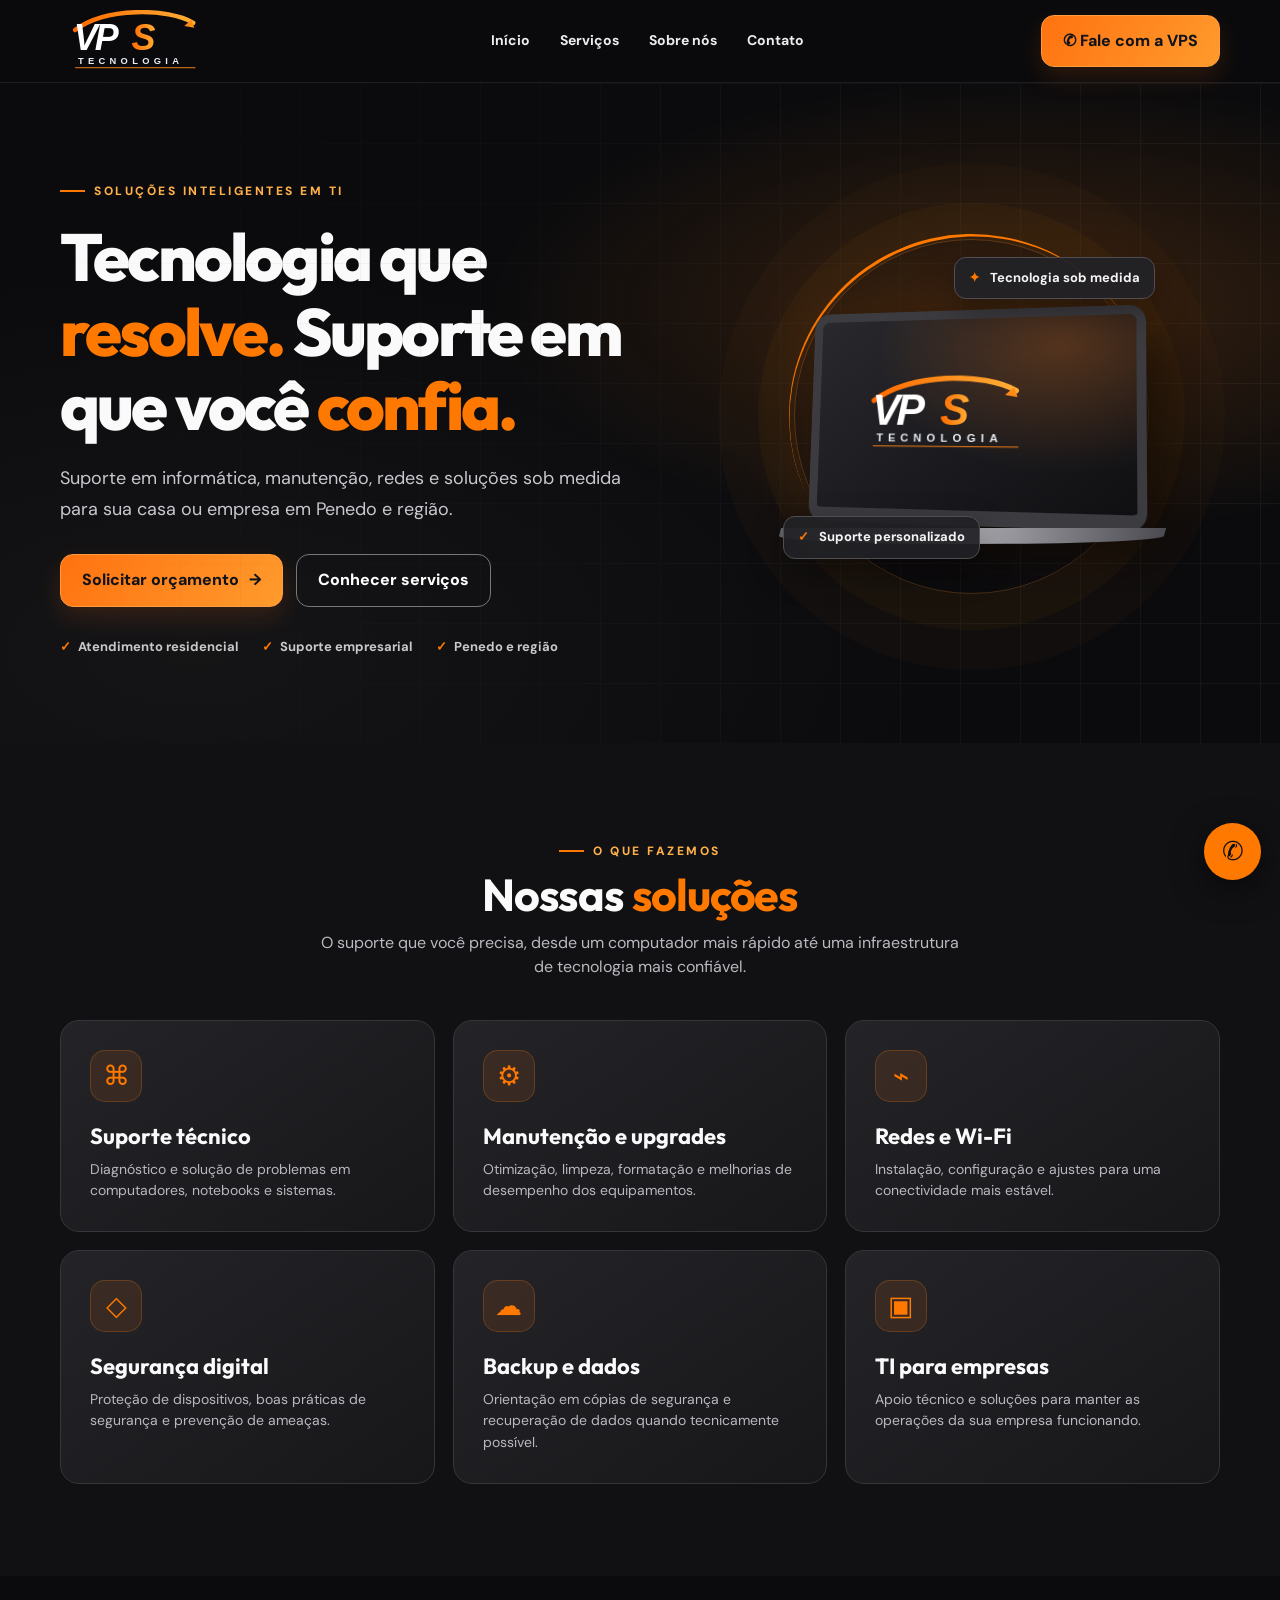
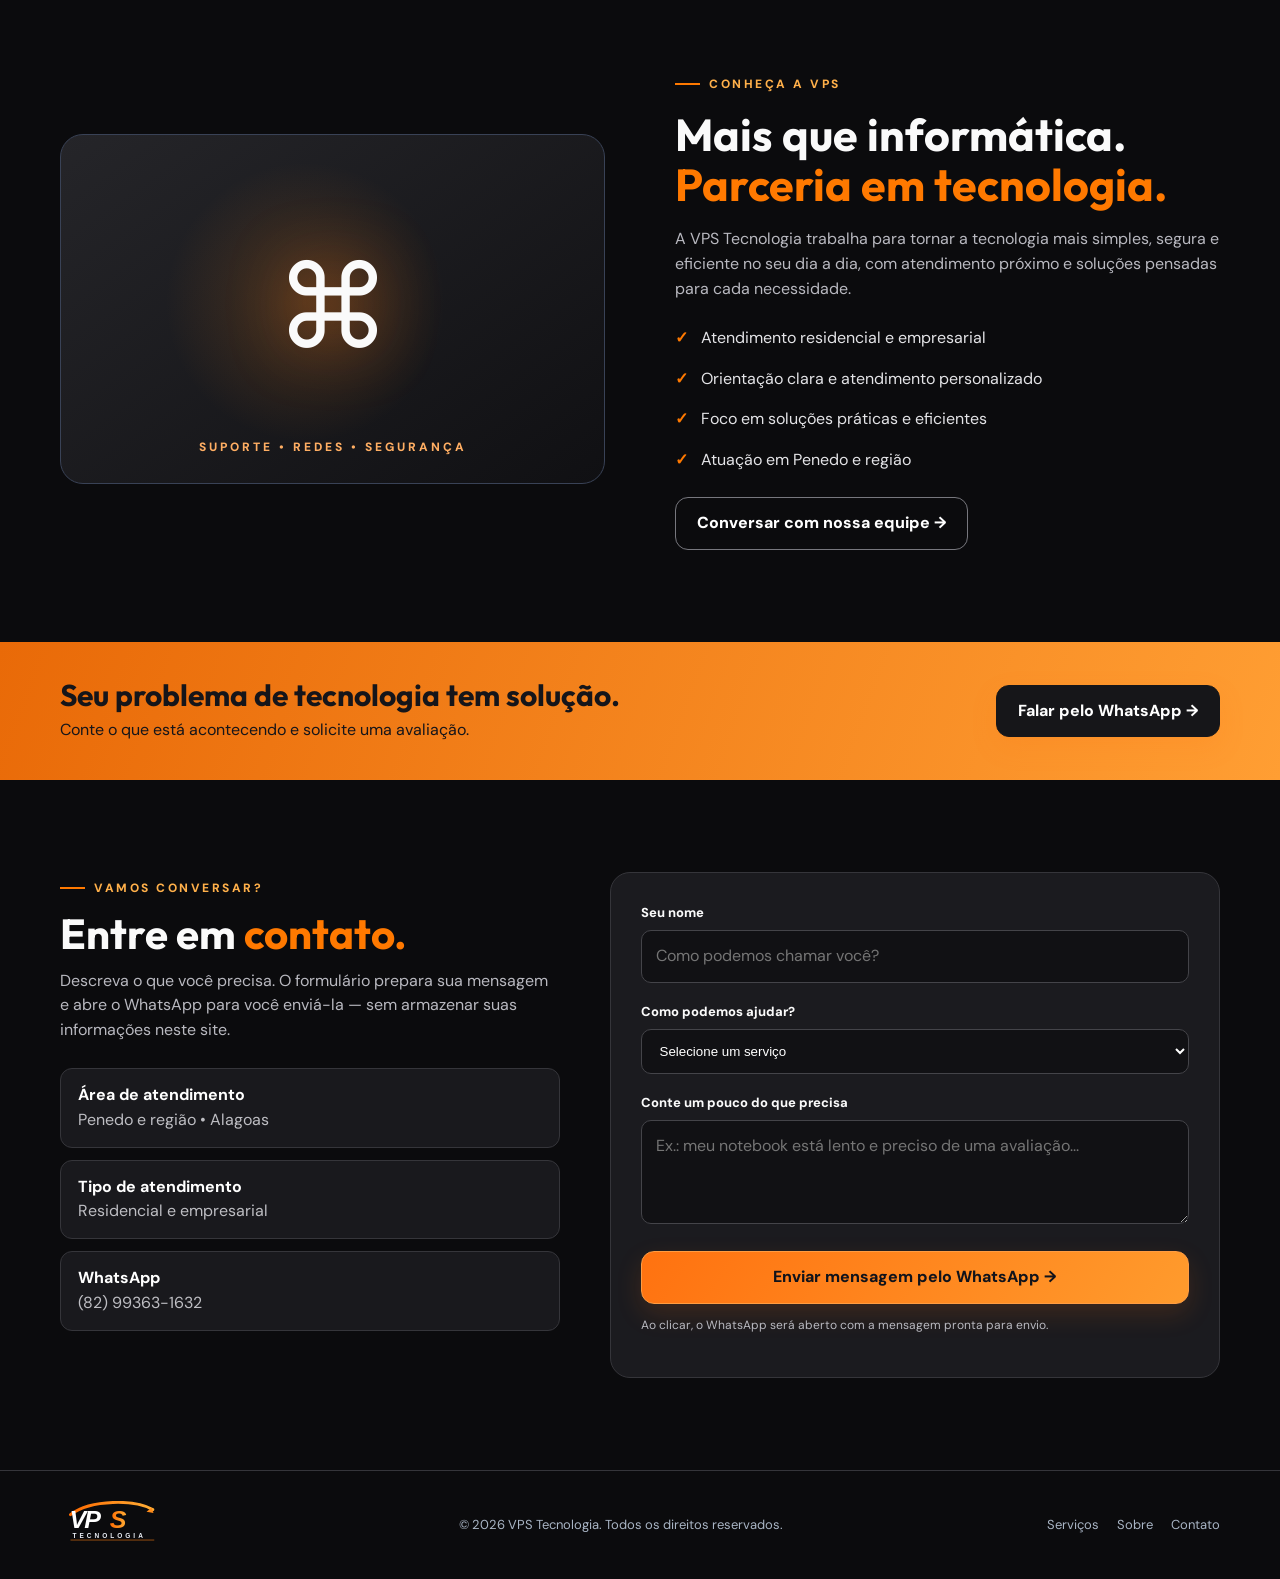
==== commit bef23461: "Add files via upload Atualização NOvembro 2026" ====
--- a/index.html
+++ b/index.html
@@ -1,98 +1,25 @@
-<!DOCTYPE html>
+<!doctype html>
 <html lang="pt-BR">
 <head>
-  <meta charset="UTF-8">
-  <meta name="viewport" content="width=device-width, initial-scale=1.0">
-  <title>VPS Tecnologia | Soluções em TI em Penedo/AL</title>
-  <meta name="description" content="Suporte técnico, manutenção, redes, Wi-Fi, backup e soluções em TI para residências e empresas em Penedo/AL.">
-  <meta name="theme-color" content="#080808">
-  <meta property="og:title" content="VPS Tecnologia | Soluções em TI">
-  <meta property="og:description" content="Tecnologia simples, segura e eficiente para residências e empresas.">
-  <meta property="og:type" content="website">
-  <meta property="og:url" content="https://www.vpstecnologia.com.br/">
-  <link rel="icon" href="favicon.svg" type="image/svg+xml">
-  <link rel="preconnect" href="https://fonts.googleapis.com">
-  <link rel="preconnect" href="https://fonts.gstatic.com" crossorigin>
-  <link href="https://fonts.googleapis.com/css2?family=Inter:wght@400;500;600;700;800;900&display=swap" rel="stylesheet">
-  <link rel="stylesheet" href="style.css">
-</head>
-<body>
-  <header class="header" id="header">
-    <div class="container nav">
-      <a href="#inicio" class="brand" aria-label="VPS Tecnologia - início"><img src="logo.png" alt="VPS Tecnologia"></a>
-      <button class="menu-btn" id="menuBtn" aria-label="Abrir menu" aria-expanded="false"><span></span><span></span><span></span></button>
-      <nav class="menu" id="menu">
-        <a href="#sobre">Quem somos</a><a href="#servicos">Serviços</a><a href="#processo">Como funciona</a><a href="#grupo">Grupo VPS</a>
-        <a class="nav-cta" id="whatsappNav" target="_blank" rel="noopener">Fale conosco</a>
-      </nav>
-    </div>
-  </header>
-
-  <main id="inicio">
-    <section class="hero">
-      <div class="hero-grid-lines"></div><div class="hero-orb orb-one"></div><div class="hero-orb orb-two"></div>
-      <div class="container hero-layout">
-        <div class="hero-copy reveal">
-          <div class="eyebrow"><span></span> Tecnologia para Penedo e região</div>
-          <h1>TI que funciona.<br><em>Sem complicação.</em></h1>
-          <p>Suporte técnico, redes, backup e manutenção com atendimento próximo, linguagem simples e foco no que realmente importa: manter você e sua empresa funcionando.</p>
-          <div class="actions">
-            <a class="btn btn-light" id="whatsappHero" target="_blank" rel="noopener">Solicitar diagnóstico <span>→</span></a>
-            <a class="btn btn-outline" href="#servicos">Conhecer soluções</a>
-          </div>
-          <div class="trust-row"><div><strong>Atendimento local</strong><span>Penedo/AL e região</span></div><div><strong>Orçamento claro</strong><span>Antes da execução</span></div><div><strong>Suporte completo</strong><span>Presencial e remoto</span></div></div>
-        </div>
-        <div class="hero-visual reveal delay-1">
-          <div class="dashboard-card">
-            <div class="dash-top"><div><small>VPS TECNOLOGIA</small><strong>Central de soluções</strong></div><div class="status"><i></i> Disponível</div></div>
-            <div class="tech-display"><div class="rings"><span></span><span></span><span></span><b>VPS</b></div></div>
-            <div class="dash-list">
-              <div><span class="icon">01</span><p><strong>Computadores</strong><small>Manutenção e desempenho</small></p><b>→</b></div>
-              <div><span class="icon">02</span><p><strong>Redes e Wi-Fi</strong><small>Conexão estável e segura</small></p><b>→</b></div>
-              <div><span class="icon">03</span><p><strong>Suporte empresarial</strong><small>Operação sem interrupções</small></p><b>→</b></div>
-            </div>
-          </div>
-          <div class="floating-note note-one"><span>✓</span><div><strong>Diagnóstico</strong><small>rápido e transparente</small></div></div>
-          <div class="floating-note note-two"><span>24</span><div><strong>Suporte</strong><small>presencial ou remoto</small></div></div>
-        </div>
-      </div>
-      <div class="scroll-cue"><span></span> Explore nossas soluções</div>
-    </section>
-
-    <section class="service-strip">
-      <div class="container strip-grid"><span>MANUTENÇÃO</span><i></i><span>REDES E WI-FI</span><i></i><span>BACKUP</span><i></i><span>IMPRESSORAS</span><i></i><span>SUPORTE EMPRESARIAL</span></div>
-    </section>
-
-    <section class="section about" id="sobre">
-      <div class="container about-grid">
-        <div class="section-heading reveal"><p class="kicker">01 — Quem somos</p><h2>Tecnologia próxima, confiável e feita para resolver.</h2></div>
-        <div class="about-content reveal delay-1"><p class="lead">A VPS Tecnologia ajuda pessoas e empresas a usarem a tecnologia com mais segurança, produtividade e tranquilidade.</p><p>Explicamos cada problema de forma clara, apresentamos o orçamento antes da execução e entregamos o serviço testado e organizado. Sem termos complicados, sem surpresas.</p><div class="about-points"><div><span>01</span><strong>Atendimento humano</strong></div><div><span>02</span><strong>Soluções sob medida</strong></div><div><span>03</span><strong>Compromisso com o resultado</strong></div></div></div>
-      </div>
-    </section>
-
-    <section class="section services" id="servicos">
-      <div class="container">
-        <div class="section-heading centered reveal"><p class="kicker">02 — Nossas soluções</p><h2>Tudo o que você precisa para a tecnologia trabalhar a seu favor.</h2><p>Do computador de casa à infraestrutura da sua empresa.</p></div>
-        <div class="services-grid">
-          <article class="service-card reveal"><span class="number">01</span><div class="line-icon">⌁</div><h3>Computadores e notebooks</h3><p>Formatação, limpeza, otimização, instalação de SSD, drivers e correção de lentidão.</p><a id="waComputadores" target="_blank" rel="noopener">Solicitar atendimento →</a></article>
-          <article class="service-card reveal delay-1"><span class="number">02</span><div class="line-icon">◉</div><h3>Redes e Wi-Fi</h3><p>Configuração de roteadores, melhoria de sinal, pontos de rede e organização da estrutura.</p><a id="waRedes" target="_blank" rel="noopener">Solicitar atendimento →</a></article>
-          <article class="service-card dark reveal delay-2"><span class="number">03</span><div class="line-icon">◇</div><h3>Suporte empresarial</h3><p>Atendimento preventivo e contínuo para manter sua equipe e operação funcionando.</p><a id="waEmpresas" target="_blank" rel="noopener">Falar sobre minha empresa →</a></article>
-          <article class="service-card reveal"><span class="number">04</span><div class="line-icon">□</div><h3>Backup e segurança</h3><p>Proteção e organização de documentos, fotos, planilhas e dados importantes.</p><a id="waBackup" target="_blank" rel="noopener">Proteger meus arquivos →</a></article>
-          <article class="service-card reveal delay-1"><span class="number">05</span><div class="line-icon">▣</div><h3>Impressoras</h3><p>Instalação, configuração Wi-Fi, compartilhamento em rede e ajustes de funcionamento.</p><a id="waImpressoras" target="_blank" rel="noopener">Solicitar atendimento →</a></article>
-          <article class="service-card reveal delay-2"><span class="number">06</span><div class="line-icon">↗</div><h3>Suporte remoto</h3><p>Atendimento à distância para configurações, orientações e resolução ágil de problemas.</p><a id="waRemoto" target="_blank" rel="noopener">Pedir suporte remoto →</a></article>
-        </div>
-      </div>
-    </section>
-
-    <section class="section process" id="processo"><div class="container process-grid"><div class="process-copy reveal"><p class="kicker light">03 — Como funciona</p><h2>Simples do primeiro contato à solução.</h2><p>Um processo transparente para você saber exatamente o que será feito.</p><a class="btn btn-light" id="whatsappProcess" target="_blank" rel="noopener">Começar agora <span>→</span></a></div><div class="steps reveal delay-1"><div><b>01</b><span><strong>Conte o que está acontecendo</strong><small>Fale conosco pelo WhatsApp.</small></span></div><div><b>02</b><span><strong>Receba o diagnóstico</strong><small>Analisamos a melhor solução.</small></span></div><div><b>03</b><span><strong>Aprove o orçamento</strong><small>Você decide antes da execução.</small></span></div><div><b>04</b><span><strong>Problema resolvido</strong><small>Executamos, testamos e orientamos.</small></span></div></div></div></section>
-
-    <section class="section group" id="grupo"><div class="container"><div class="group-intro reveal"><p class="kicker">04 — Grupo VPS</p><h2>Duas empresas.<br>Uma visão de futuro.</h2><p>O Grupo VPS reúne tecnologia e mídia para criar soluções que conectam empresas, pessoas e oportunidades.</p></div><div class="group-cards"><article class="company-card tech reveal"><span>EMPRESA 01</span><img src="logo.png" alt="VPS Tecnologia"><p>Soluções em suporte, infraestrutura, redes e tecnologia para residências e empresas.</p><a href="#inicio">Você está aqui</a></article><article class="company-card media reveal delay-1"><span>EMPRESA 02</span><div class="media-logo"><b>VPS</b><small>MÍDIA CAR</small></div><p>Mídia digital OOH em telas instaladas em carros de aplicativo, aproximando marcas do público em movimento.</p><em>Em breve</em></article></div></div></section>
-
-    <section class="section final-cta" id="contato"><div class="container cta-box reveal"><div><p class="kicker light">Vamos conversar?</p><h2>Sua tecnologia pode ser mais simples.</h2><p>Explique o que você precisa e receba uma orientação inicial pelo WhatsApp.</p></div><a class="btn btn-light big" id="whatsappFooter" target="_blank" rel="noopener">Falar com a VPS Tecnologia <span>→</span></a></div></section>
-  </main>
-
-  <a class="float-whatsapp" id="whatsappFloat" target="_blank" rel="noopener" aria-label="Chamar no WhatsApp"><span>Fale conosco</span><b>↗</b></a>
-  <footer class="footer"><div class="container footer-grid"><div><img src="logo.png" alt="VPS Tecnologia"><p>Tecnologia simples. Soluções que funcionam.</p></div><div class="footer-links"><a href="#servicos">Serviços</a><a href="#sobre">Quem somos</a><a href="#grupo">Grupo VPS</a><a href="mailto:contato@vpstecnologia.com.br">E-mail</a></div><div class="footer-end"><small>Uma empresa do Grupo VPS</small><p>© <span id="year"></span> VPS Tecnologia.</p></div></div></footer>
-  <script src="script.js"></script>
-</body>
-</html>
+<meta charset="UTF-8"><meta name="viewport" content="width=device-width, initial-scale=1"><meta name="theme-color" content="#0b0b0d">
+<title>VPS Tecnologia | Suporte e soluções em informática em Penedo</title>
+<meta name="description" content="Suporte técnico, manutenção de computadores, redes e soluções em tecnologia para residências e empresas em Penedo e região.">
+<link rel="icon" href="favicon.svg" type="image/svg+xml">
+<style>
+@import url('https://fonts.googleapis.com/css2?family=DM+Sans:wght@400;500;600;700;800&family=Outfit:wght@400;500;600;700;800;900&display=swap');
+:root{--bg:#0b0b0d;--surface:#18181b;--surface2:#202024;--line:#35353a;--muted:#b9b9c0;--white:#fafafa;--orange:#ff7900;--orange2:#ffb04a;--max:1160px}*{box-sizing:border-box}html{scroll-behavior:smooth}body{margin:0;background:var(--bg);color:var(--white);font-family:'DM Sans',Arial,sans-serif;line-height:1.55}a{color:inherit;text-decoration:none}button,input,textarea{font:inherit}button{cursor:pointer}::selection{background:#ff7900;color:#10141b}.wrap{width:min(var(--max),calc(100% - 44px));margin:auto}.skip{position:absolute;top:-60px;left:8px;padding:10px;background:white;color:black;z-index:100}.skip:focus{top:8px}.header{position:sticky;top:0;z-index:50;background:rgba(11,11,13,.94);border-bottom:1px solid rgba(255,255,255,.08);backdrop-filter:blur(18px)}.nav{height:82px;display:flex;align-items:center;justify-content:space-between;gap:20px}.logo{display:block;width:194px;height:auto}.links{display:flex;gap:30px;align-items:center}.links a{font-weight:700;font-size:14px;color:#ededf0;transition:color .2s}.links a:hover,.links a:focus{color:var(--orange2)}.btn{display:inline-flex;align-items:center;justify-content:center;gap:10px;background:linear-gradient(125deg,#ff7210,#ff9b2d);border:1px solid #ff9c42;color:#11131b;border-radius:13px;padding:13px 21px;font-weight:800;box-shadow:0 10px 26px rgba(255,117,21,.15);transition:transform .2s,filter .2s}.btn:hover{transform:translateY(-2px);filter:brightness(1.1)}.btn-outline{background:transparent;color:white;border-color:#77777d;box-shadow:none}.btn-outline:hover{border-color:var(--orange)}.menu-btn{display:none;border:1px solid var(--line);border-radius:10px;background:var(--surface);color:white;padding:8px 12px;font-size:24px}.hero{position:relative;isolation:isolate;overflow:hidden;padding:92px 0 86px;background:radial-gradient(ellipse at 80% 34%,rgba(255,130,20,.18),transparent 37%),radial-gradient(ellipse at 15% 86%,rgba(255,255,255,.04),transparent 49%),#0b0b0d}.hero:before{content:"";position:absolute;inset:0;pointer-events:none;opacity:.2;background-image:linear-gradient(#454545 1px,transparent 1px),linear-gradient(90deg,#454545 1px,transparent 1px);background-size:60px 60px;mask-image:linear-gradient(90deg,transparent,#000)}.hero-grid{display:grid;grid-template-columns:1.1fr .9fr;gap:55px;align-items:center}.eyebrow{display:inline-flex;align-items:center;gap:9px;color:var(--orange2);font-size:12px;font-weight:800;letter-spacing:2.5px;text-transform:uppercase}.eyebrow:before{content:"";width:25px;height:2px;background:var(--orange)}h1,h2,h3,p{margin-top:0}h1,h2,h3{font-family:Outfit,Arial,sans-serif;line-height:1.12}h1{font-size:clamp(42px,5.2vw,72px);letter-spacing:-2.8px;margin:19px 0 20px;font-weight:800}h1 span,.accent{color:var(--orange)}.lead{font-size:18px;color:#c8c8cf;max-width:600px;line-height:1.7}.actions{display:flex;flex-wrap:wrap;gap:13px;margin:30px 0}.trust{display:flex;gap:24px;flex-wrap:wrap;color:#c9c9cd;font-size:13px;font-weight:700}.trust span:before{content:'✓';color:var(--orange);margin-right:7px}.hero-art{min-height:390px;position:relative;display:grid;place-items:center}.orbit{height:355px;width:355px;border:1px solid rgba(255,153,55,.25);border-radius:50%;box-shadow:0 0 0 36px rgba(255,144,22,.04),0 0 0 76px rgba(255,144,22,.025);display:grid;place-items:center;position:relative}.orbit:before{content:"";position:absolute;inset:-6px;border-radius:50%;border-top:3px solid var(--orange);transform:rotate(-24deg)}.device{background:#19191d;border:9px solid #3b3b40;border-bottom-width:15px;width:340px;height:217px;border-radius:17px;transform:perspective(650px) rotateY(-11deg) rotateX(5deg);box-shadow:22px 22px 56px #000a,0 0 70px #ff7b152b;display:grid;place-items:center;position:relative;overflow:hidden}.device:before{content:"";position:absolute;inset:0;background:radial-gradient(ellipse at 78% 15%,#ff7b1540,transparent 54%),linear-gradient(140deg,#28282d,#101013)}.device img{width:75%;position:relative;z-index:2}.base{position:absolute;bottom:49px;width:385px;height:16px;border-radius:0 0 60% 60%;background:linear-gradient(90deg,#65656b,#aaaab0,#4a4a50);transform:skewX(-15deg)}.float-chip{position:absolute;border:1px solid #4e4e53;padding:10px 14px;background:#222226ee;border-radius:12px;box-shadow:0 12px 35px #0005;color:#f5f5f5;font-size:13px;font-weight:700}.chip1{top:17px;right:-7px}.chip2{bottom:34px;left:-12px}.float-chip b{color:var(--orange);margin-right:7px}.section{padding:92px 0}.section-alt{background:#111114}.section-heading{text-align:center;margin-bottom:40px}.section-heading h2{font-size:clamp(30px,3.5vw,46px);letter-spacing:-1.2px;margin:10px 0}.section-heading p{color:var(--muted);max-width:650px;margin:0 auto}.cards{display:grid;grid-template-columns:repeat(3,1fr);gap:18px}.service{background:linear-gradient(145deg,#242428,#17171a);border:1px solid var(--line);border-radius:19px;padding:29px;transition:border-color .25s,transform .25s}.service:hover{border-color:#e17b2e;transform:translateY(-5px)}.service .symbol{display:grid;place-items:center;width:52px;height:52px;border-radius:15px;background:#ff7c151b;border:1px solid #ff7c153b;color:var(--orange);font-size:27px;margin-bottom:22px}.service h3{font-size:22px;margin-bottom:10px}.service p{font-size:14px;color:#b8b8bf;margin:0}.about-grid{display:grid;grid-template-columns:1fr 1fr;gap:70px;align-items:center}.about-visual{min-height:350px;border:1px solid #394256;border-radius:23px;position:relative;overflow:hidden;background:radial-gradient(circle at 45% 48%,#ff891b33,transparent 40%),linear-gradient(145deg,#252529,#101013);display:grid;place-items:center}.about-visual .big-icon{font-size:116px;filter:drop-shadow(0 0 32px #ff761166)}.about-visual:after{content:'SUPORTE • REDES • SEGURANÇA';position:absolute;bottom:26px;color:#ffae63;font-size:12px;letter-spacing:3px;font-weight:800}.about h2{font-size:clamp(32px,3.5vw,45px);margin:17px 0}.about p{color:var(--muted)}.checklist{padding:0;list-style:none}.checklist li{padding:8px 0;color:#e4e4e7}.checklist li:before{content:'✓';color:var(--orange);margin-right:13px;font-weight:900}.band{background:linear-gradient(110deg,#e96a08,#ff9e33);color:#15151a;padding:37px 0}.band-inner{display:flex;justify-content:space-between;align-items:center;gap:30px}.band h2{font-size:30px;margin:0 0 6px}.band p{margin:0}.band .btn{background:#161619;border-color:#161619;color:white}.contact-grid{display:grid;grid-template-columns:.9fr 1.1fr;gap:50px}.contact h2{font-size:42px;margin:12px 0}.contact p{color:var(--muted)}.contact-details{margin-top:25px;display:grid;gap:12px}.contact-details div{padding:14px 17px;border:1px solid var(--line);background:#19191d;border-radius:12px}.contact-details strong{display:block;color:white}.contact-details span{color:#bebec3}.form{background:#1b1b1f;border:1px solid var(--line);border-radius:20px;padding:30px}.form label{display:block;font-size:13px;font-weight:800;margin-bottom:7px}.form input,.form textarea,.form select{width:100%;border:1px solid #444449;background:#111114;color:white;padding:13px 14px;border-radius:10px;margin-bottom:19px;outline:none}.form input:focus,.form textarea:focus,.form select:focus{border-color:var(--orange)}.form textarea{min-height:104px;resize:vertical}.form .btn{width:100%}.fine{color:var(--muted);font-size:12px;margin-top:12px}.footer{border-top:1px solid var(--line);padding:30px 0;color:#a9b5c5;font-size:13px}.footer-inner{display:flex;align-items:center;justify-content:space-between;gap:25px}.footer img{width:135px}.footer-links{display:flex;gap:18px}.float-whatsapp{position:fixed;z-index:45;right:19px;bottom:20px;border-radius:50%;width:57px;height:57px;display:grid;place-items:center;background:var(--orange);color:#101010;font-size:26px;box-shadow:0 9px 32px #0008}.float-whatsapp:hover{transform:scale(1.08)}.reveal{opacity:0;transform:translateY(16px);transition:opacity .5s,transform .5s}.reveal.visible{opacity:1;transform:none}@media(max-width:900px){.links{gap:17px}.hero-grid{gap:20px}.cards{grid-template-columns:repeat(2,1fr)}.hero-art{transform:scale(.86);margin:-15px}.about-grid{gap:32px}}@media(max-width:700px){.wrap{width:min(var(--max),calc(100% - 34px))}.nav{height:72px}.logo{width:164px}.menu-btn{display:block}.nav>.btn{display:none}.links{display:none;position:absolute;top:72px;left:0;right:0;background:#151518;border-bottom:1px solid var(--line);padding:20px 25px;flex-direction:column;align-items:stretch;gap:17px}.links.open{display:flex}.hero{padding:53px 0 49px}.hero-grid,.about-grid,.contact-grid{grid-template-columns:1fr}.hero-art{transform:scale(.78);min-height:315px;margin:-25px 0 -20px}.hero h1{font-size:clamp(39px,10vw,56px);letter-spacing:-1.7px}.lead{font-size:16px}.section{padding:67px 0}.cards{grid-template-columns:1fr}.about-visual{min-height:270px}.band-inner,.footer-inner{flex-direction:column;align-items:flex-start}.band h2{font-size:26px}.form{padding:22px}.contact h2{font-size:34px}.footer-links{flex-wrap:wrap}}
+@media(prefers-reduced-motion:reduce){html{scroll-behavior:auto}.reveal{opacity:1;transform:none;transition:none}*{animation-duration:.01ms!important;transition-duration:.01ms!important}}
+</style>
+</head><body>
+<a href="#conteudo" class="skip">Pular para o conteúdo</a>
+<header class="header"><nav class="nav wrap" aria-label="Menu principal"><a href="#inicio" aria-label="VPS Tecnologia, início"><img class="logo" src="logo-vps-tecnologia.svg" alt="VPS Tecnologia"></a><div class="links" id="navLinks"><a href="#inicio">Início</a><a href="#servicos">Serviços</a><a href="#sobre">Sobre nós</a><a href="#contato">Contato</a></div><a class="btn" id="navWhats" href="https://wa.me/5582993631632?text=Ol%C3%A1%21%20Gostaria%20de%20um%20or%C3%A7amento%20da%20VPS%20Tecnologia." target="_blank" rel="noopener">✆ Fale com a VPS</a><button class="menu-btn" id="menuBtn" aria-label="Abrir menu" aria-controls="navLinks" aria-expanded="false">☰</button></nav></header>
+<main id="conteudo"><section class="hero" id="inicio"><div class="wrap hero-grid"><div><span class="eyebrow">Soluções inteligentes em TI</span><h1>Tecnologia que <span>resolve.</span> Suporte em que você <span>confia.</span></h1><p class="lead">Suporte em informática, manutenção, redes e soluções sob medida para sua casa ou empresa em Penedo e região.</p><div class="actions"><a class="btn" href="#contato">Solicitar orçamento <span aria-hidden="true">→</span></a><a class="btn btn-outline" href="#servicos">Conhecer serviços</a></div><div class="trust"><span>Atendimento residencial</span><span>Suporte empresarial</span><span>Penedo e região</span></div></div><div class="hero-art" aria-hidden="true"><div class="orbit"><div class="device"><img src="logo-vps-tecnologia.svg" alt=""></div><div class="base"></div><div class="float-chip chip1"><b>✦</b> Tecnologia sob medida</div><div class="float-chip chip2"><b>✓</b> Suporte personalizado</div></div></div></div></section>
+<section class="section section-alt" id="servicos"><div class="wrap"><div class="section-heading reveal"><span class="eyebrow">O que fazemos</span><h2>Nossas <span class="accent">soluções</span></h2><p>O suporte que você precisa, desde um computador mais rápido até uma infraestrutura de tecnologia mais confiável.</p></div><div class="cards"><article class="service reveal"><span class="symbol" aria-hidden="true">⌘</span><h3>Suporte técnico</h3><p>Diagnóstico e solução de problemas em computadores, notebooks e sistemas.</p></article><article class="service reveal"><span class="symbol" aria-hidden="true">⚙</span><h3>Manutenção e upgrades</h3><p>Otimização, limpeza, formatação e melhorias de desempenho dos equipamentos.</p></article><article class="service reveal"><span class="symbol" aria-hidden="true">⌁</span><h3>Redes e Wi-Fi</h3><p>Instalação, configuração e ajustes para uma conectividade mais estável.</p></article><article class="service reveal"><span class="symbol" aria-hidden="true">◇</span><h3>Segurança digital</h3><p>Proteção de dispositivos, boas práticas de segurança e prevenção de ameaças.</p></article><article class="service reveal"><span class="symbol" aria-hidden="true">☁</span><h3>Backup e dados</h3><p>Orientação em cópias de segurança e recuperação de dados quando tecnicamente possível.</p></article><article class="service reveal"><span class="symbol" aria-hidden="true">▣</span><h3>TI para empresas</h3><p>Apoio técnico e soluções para manter as operações da sua empresa funcionando.</p></article></div></div></section>
+<section class="section about" id="sobre"><div class="wrap about-grid"><div class="about-visual reveal" aria-hidden="true"><div class="big-icon">⌘</div></div><div class="reveal"><span class="eyebrow">Conheça a VPS</span><h2>Mais que informática. <span class="accent">Parceria em tecnologia.</span></h2><p>A VPS Tecnologia trabalha para tornar a tecnologia mais simples, segura e eficiente no seu dia a dia, com atendimento próximo e soluções pensadas para cada necessidade.</p><ul class="checklist"><li>Atendimento residencial e empresarial</li><li>Orientação clara e atendimento personalizado</li><li>Foco em soluções práticas e eficientes</li><li>Atuação em Penedo e região</li></ul><a class="btn btn-outline" href="#contato">Conversar com nossa equipe →</a></div></div></section>
+<section class="band"><div class="wrap band-inner"><div><h2>Seu problema de tecnologia tem solução.</h2><p>Conte o que está acontecendo e solicite uma avaliação.</p></div><a class="btn" href="https://wa.me/5582993631632?text=Ol%C3%A1%21%20Preciso%20de%20suporte%20da%20VPS%20Tecnologia." target="_blank" rel="noopener">Falar pelo WhatsApp →</a></div></section>
+<section class="section contact" id="contato"><div class="wrap contact-grid"><div class="reveal"><span class="eyebrow">Vamos conversar?</span><h2>Entre em <span class="accent">contato.</span></h2><p>Descreva o que você precisa. O formulário prepara sua mensagem e abre o WhatsApp para você enviá-la — sem armazenar suas informações neste site.</p><div class="contact-details"><div><strong>Área de atendimento</strong><span>Penedo e região • Alagoas</span></div><div><strong>Tipo de atendimento</strong><span>Residencial e empresarial</span></div><div><strong>WhatsApp</strong><span>(82) 99363-1632</span></div></div></div><form class="form reveal" id="contactForm"><label for="name">Seu nome</label><input id="name" name="name" placeholder="Como podemos chamar você?" maxlength="100" autocomplete="name" required><label for="type">Como podemos ajudar?</label><select id="type" name="type" required><option value="">Selecione um serviço</option><option>Suporte técnico</option><option>Manutenção e upgrades</option><option>Redes e Wi-Fi</option><option>Segurança digital</option><option>Backup e dados</option><option>TI para empresas</option><option>Outro serviço</option></select><label for="message">Conte um pouco do que precisa</label><textarea id="message" name="message" placeholder="Ex.: meu notebook está lento e preciso de uma avaliação..." maxlength="2000" required></textarea><button class="btn" type="submit">Enviar mensagem pelo WhatsApp →</button><p class="fine">Ao clicar, o WhatsApp será aberto com a mensagem pronta para envio.</p></form></div></section></main>
+<footer class="footer"><div class="wrap footer-inner"><a href="#inicio"><img src="logo-vps-tecnologia.svg" alt="VPS Tecnologia"></a><span>© <span id="year"></span> VPS Tecnologia. Todos os direitos reservados.</span><div class="footer-links"><a href="#servicos">Serviços</a><a href="#sobre">Sobre</a><a href="#contato">Contato</a></div></div></footer>
+<a class="float-whatsapp" href="https://wa.me/5582993631632?text=Ol%C3%A1%2C%20VPS%20Tecnologia%21" aria-label="Falar com a VPS Tecnologia pelo WhatsApp" target="_blank" rel="noopener">✆</a>
+<script>
+const btn=document.getElementById('menuBtn'),links=document.getElementById('navLinks');btn.addEventListener('click',()=>{const open=links.classList.toggle('open');btn.setAttribute('aria-expanded',String(open));btn.setAttribute('aria-label',open?'Fechar menu':'Abrir menu');btn.textContent=open?'✕':'☰'});links.querySelectorAll('a').forEach(a=>a.addEventListener('click',()=>{links.classList.remove('open');btn.setAttribute('aria-expanded','false');btn.textContent='☰'}));document.getElementById('year').textContent=new Date().getFullYear();document.getElementById('contactForm').addEventListener('submit',e=>{e.preventDefault();const name=document.getElementById('name').value.trim(),type=document.getElementById('type').value,message=document.getElementById('message').value.trim();if(!name||!type||!message)return;const msg=`Olá, VPS Tecnologia! Meu nome é ${name}.\nServiço: ${type}\nMensagem: ${message}`;window.open('https://wa.me/5582993631632?text='+encodeURIComponent(msg),'_blank','noopener,noreferrer')});if('IntersectionObserver'in window){const obs=new IntersectionObserver(entries=>entries.forEach(entry=>{if(entry.isIntersecting){entry.target.classList.add('visible');obs.unobserve(entry.target)}}),{threshold:.08});document.querySelectorAll('.reveal').forEach(el=>obs.observe(el))}else document.querySelectorAll('.reveal').forEach(el=>el.classList.add('visible'));
+</script></body></html>
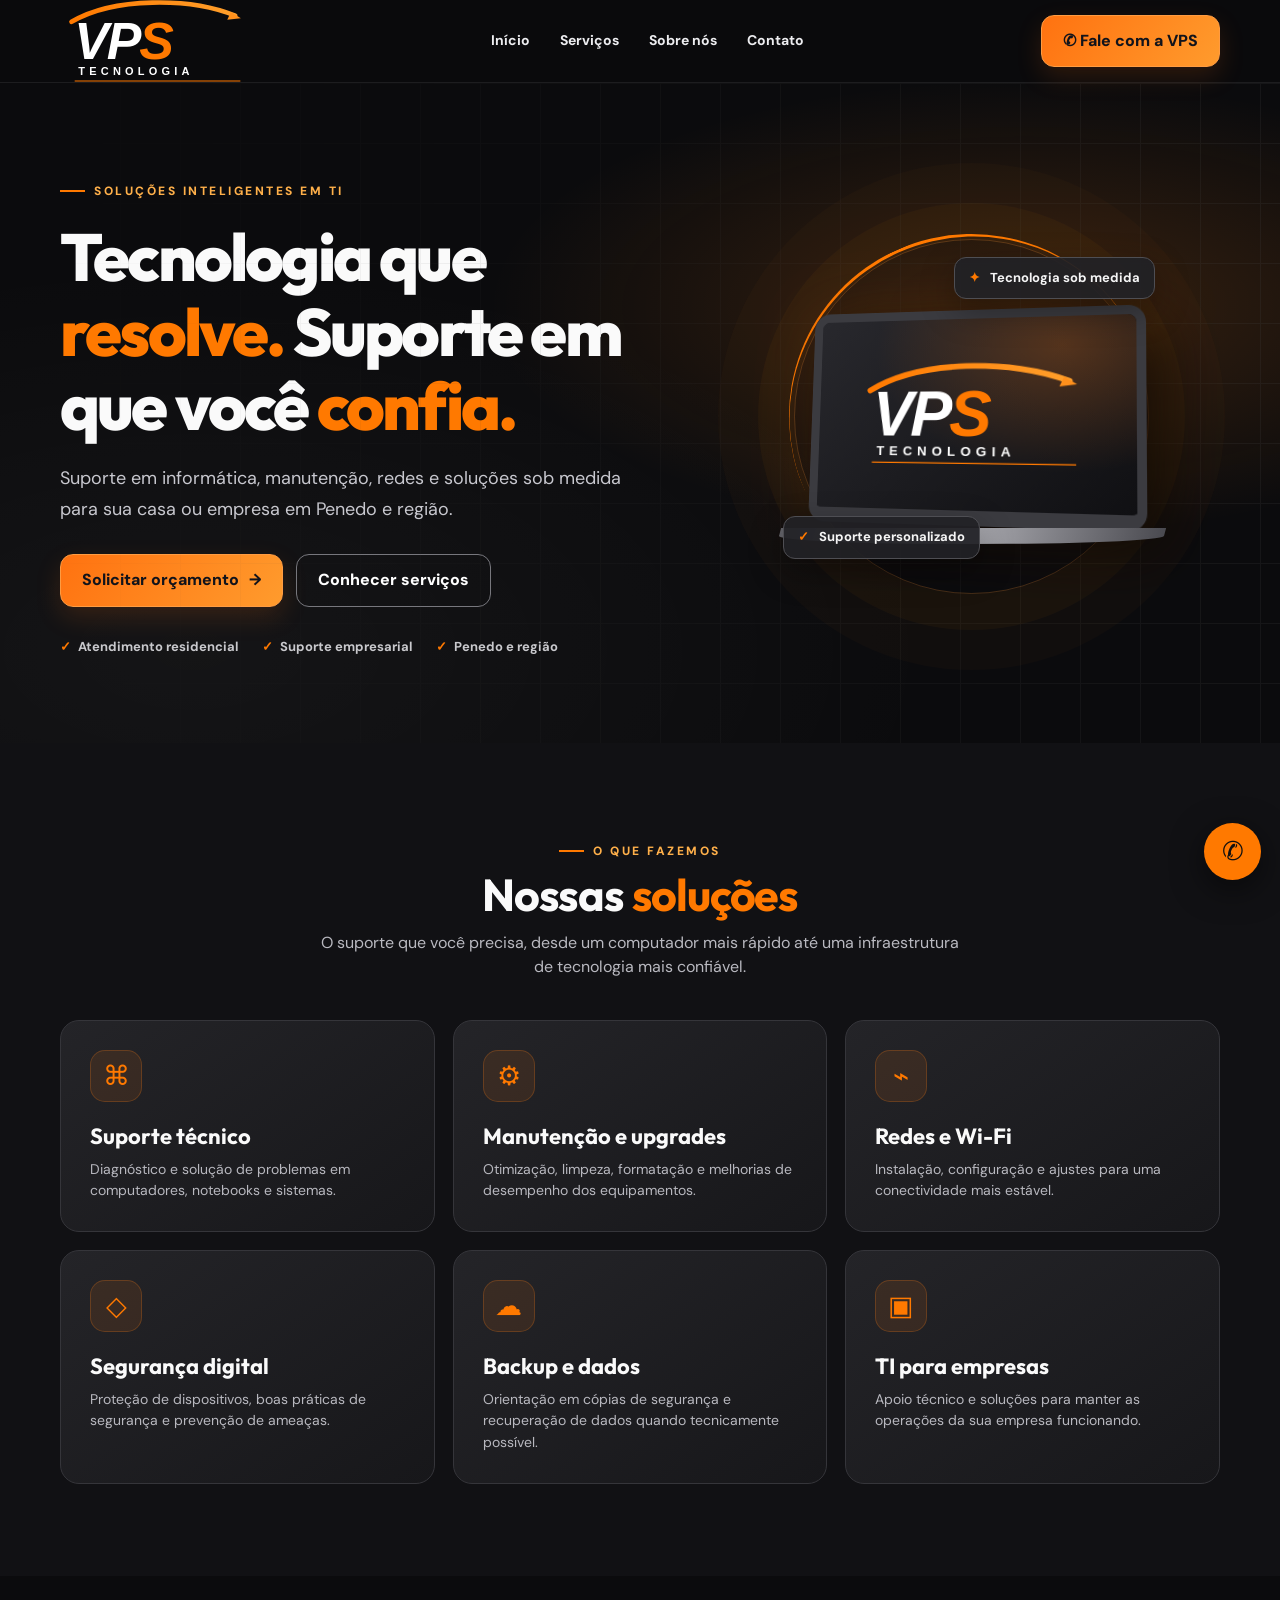
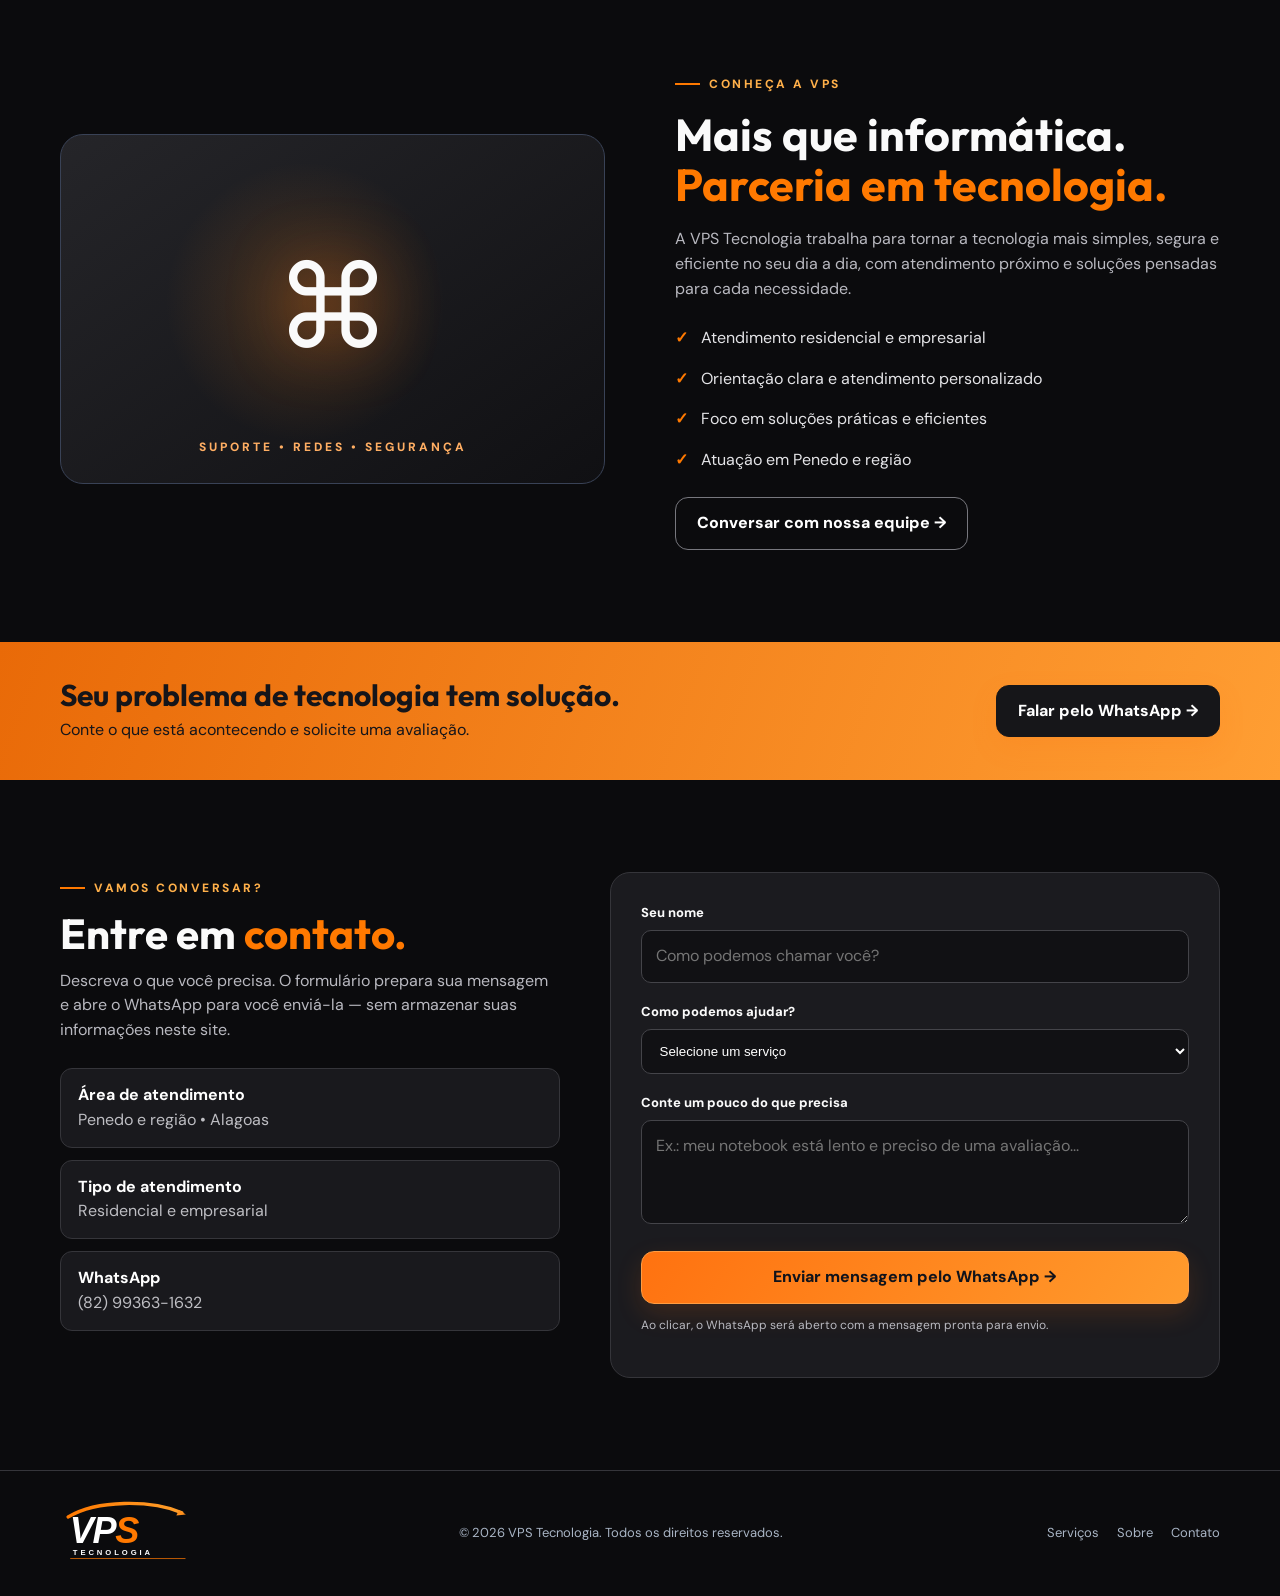
==== commit 38d7e079: "Add files via upload Corrigir a logo" ====
--- a/index.html
+++ b/index.html
@@ -12,13 +12,13 @@
 </style>
 </head><body>
 <a href="#conteudo" class="skip">Pular para o conteúdo</a>
-<header class="header"><nav class="nav wrap" aria-label="Menu principal"><a href="#inicio" aria-label="VPS Tecnologia, início"><img class="logo" src="logo-vps-tecnologia.svg" alt="VPS Tecnologia"></a><div class="links" id="navLinks"><a href="#inicio">Início</a><a href="#servicos">Serviços</a><a href="#sobre">Sobre nós</a><a href="#contato">Contato</a></div><a class="btn" id="navWhats" href="https://wa.me/5582993631632?text=Ol%C3%A1%21%20Gostaria%20de%20um%20or%C3%A7amento%20da%20VPS%20Tecnologia." target="_blank" rel="noopener">✆ Fale com a VPS</a><button class="menu-btn" id="menuBtn" aria-label="Abrir menu" aria-controls="navLinks" aria-expanded="false">☰</button></nav></header>
-<main id="conteudo"><section class="hero" id="inicio"><div class="wrap hero-grid"><div><span class="eyebrow">Soluções inteligentes em TI</span><h1>Tecnologia que <span>resolve.</span> Suporte em que você <span>confia.</span></h1><p class="lead">Suporte em informática, manutenção, redes e soluções sob medida para sua casa ou empresa em Penedo e região.</p><div class="actions"><a class="btn" href="#contato">Solicitar orçamento <span aria-hidden="true">→</span></a><a class="btn btn-outline" href="#servicos">Conhecer serviços</a></div><div class="trust"><span>Atendimento residencial</span><span>Suporte empresarial</span><span>Penedo e região</span></div></div><div class="hero-art" aria-hidden="true"><div class="orbit"><div class="device"><img src="logo-vps-tecnologia.svg" alt=""></div><div class="base"></div><div class="float-chip chip1"><b>✦</b> Tecnologia sob medida</div><div class="float-chip chip2"><b>✓</b> Suporte personalizado</div></div></div></div></section>
+<header class="header"><nav class="nav wrap" aria-label="Menu principal"><a href="#inicio" aria-label="VPS Tecnologia, início"><img class="logo" src="logo-vps-tecnologia.svg?v=2" alt="VPS Tecnologia"></a><div class="links" id="navLinks"><a href="#inicio">Início</a><a href="#servicos">Serviços</a><a href="#sobre">Sobre nós</a><a href="#contato">Contato</a></div><a class="btn" id="navWhats" href="https://wa.me/5582993631632?text=Ol%C3%A1%21%20Gostaria%20de%20um%20or%C3%A7amento%20da%20VPS%20Tecnologia." target="_blank" rel="noopener">✆ Fale com a VPS</a><button class="menu-btn" id="menuBtn" aria-label="Abrir menu" aria-controls="navLinks" aria-expanded="false">☰</button></nav></header>
+<main id="conteudo"><section class="hero" id="inicio"><div class="wrap hero-grid"><div><span class="eyebrow">Soluções inteligentes em TI</span><h1>Tecnologia que <span>resolve.</span> Suporte em que você <span>confia.</span></h1><p class="lead">Suporte em informática, manutenção, redes e soluções sob medida para sua casa ou empresa em Penedo e região.</p><div class="actions"><a class="btn" href="#contato">Solicitar orçamento <span aria-hidden="true">→</span></a><a class="btn btn-outline" href="#servicos">Conhecer serviços</a></div><div class="trust"><span>Atendimento residencial</span><span>Suporte empresarial</span><span>Penedo e região</span></div></div><div class="hero-art" aria-hidden="true"><div class="orbit"><div class="device"><img src="logo-vps-tecnologia.svg?v=2" alt=""></div><div class="base"></div><div class="float-chip chip1"><b>✦</b> Tecnologia sob medida</div><div class="float-chip chip2"><b>✓</b> Suporte personalizado</div></div></div></div></section>
 <section class="section section-alt" id="servicos"><div class="wrap"><div class="section-heading reveal"><span class="eyebrow">O que fazemos</span><h2>Nossas <span class="accent">soluções</span></h2><p>O suporte que você precisa, desde um computador mais rápido até uma infraestrutura de tecnologia mais confiável.</p></div><div class="cards"><article class="service reveal"><span class="symbol" aria-hidden="true">⌘</span><h3>Suporte técnico</h3><p>Diagnóstico e solução de problemas em computadores, notebooks e sistemas.</p></article><article class="service reveal"><span class="symbol" aria-hidden="true">⚙</span><h3>Manutenção e upgrades</h3><p>Otimização, limpeza, formatação e melhorias de desempenho dos equipamentos.</p></article><article class="service reveal"><span class="symbol" aria-hidden="true">⌁</span><h3>Redes e Wi-Fi</h3><p>Instalação, configuração e ajustes para uma conectividade mais estável.</p></article><article class="service reveal"><span class="symbol" aria-hidden="true">◇</span><h3>Segurança digital</h3><p>Proteção de dispositivos, boas práticas de segurança e prevenção de ameaças.</p></article><article class="service reveal"><span class="symbol" aria-hidden="true">☁</span><h3>Backup e dados</h3><p>Orientação em cópias de segurança e recuperação de dados quando tecnicamente possível.</p></article><article class="service reveal"><span class="symbol" aria-hidden="true">▣</span><h3>TI para empresas</h3><p>Apoio técnico e soluções para manter as operações da sua empresa funcionando.</p></article></div></div></section>
 <section class="section about" id="sobre"><div class="wrap about-grid"><div class="about-visual reveal" aria-hidden="true"><div class="big-icon">⌘</div></div><div class="reveal"><span class="eyebrow">Conheça a VPS</span><h2>Mais que informática. <span class="accent">Parceria em tecnologia.</span></h2><p>A VPS Tecnologia trabalha para tornar a tecnologia mais simples, segura e eficiente no seu dia a dia, com atendimento próximo e soluções pensadas para cada necessidade.</p><ul class="checklist"><li>Atendimento residencial e empresarial</li><li>Orientação clara e atendimento personalizado</li><li>Foco em soluções práticas e eficientes</li><li>Atuação em Penedo e região</li></ul><a class="btn btn-outline" href="#contato">Conversar com nossa equipe →</a></div></div></section>
 <section class="band"><div class="wrap band-inner"><div><h2>Seu problema de tecnologia tem solução.</h2><p>Conte o que está acontecendo e solicite uma avaliação.</p></div><a class="btn" href="https://wa.me/5582993631632?text=Ol%C3%A1%21%20Preciso%20de%20suporte%20da%20VPS%20Tecnologia." target="_blank" rel="noopener">Falar pelo WhatsApp →</a></div></section>
 <section class="section contact" id="contato"><div class="wrap contact-grid"><div class="reveal"><span class="eyebrow">Vamos conversar?</span><h2>Entre em <span class="accent">contato.</span></h2><p>Descreva o que você precisa. O formulário prepara sua mensagem e abre o WhatsApp para você enviá-la — sem armazenar suas informações neste site.</p><div class="contact-details"><div><strong>Área de atendimento</strong><span>Penedo e região • Alagoas</span></div><div><strong>Tipo de atendimento</strong><span>Residencial e empresarial</span></div><div><strong>WhatsApp</strong><span>(82) 99363-1632</span></div></div></div><form class="form reveal" id="contactForm"><label for="name">Seu nome</label><input id="name" name="name" placeholder="Como podemos chamar você?" maxlength="100" autocomplete="name" required><label for="type">Como podemos ajudar?</label><select id="type" name="type" required><option value="">Selecione um serviço</option><option>Suporte técnico</option><option>Manutenção e upgrades</option><option>Redes e Wi-Fi</option><option>Segurança digital</option><option>Backup e dados</option><option>TI para empresas</option><option>Outro serviço</option></select><label for="message">Conte um pouco do que precisa</label><textarea id="message" name="message" placeholder="Ex.: meu notebook está lento e preciso de uma avaliação..." maxlength="2000" required></textarea><button class="btn" type="submit">Enviar mensagem pelo WhatsApp →</button><p class="fine">Ao clicar, o WhatsApp será aberto com a mensagem pronta para envio.</p></form></div></section></main>
-<footer class="footer"><div class="wrap footer-inner"><a href="#inicio"><img src="logo-vps-tecnologia.svg" alt="VPS Tecnologia"></a><span>© <span id="year"></span> VPS Tecnologia. Todos os direitos reservados.</span><div class="footer-links"><a href="#servicos">Serviços</a><a href="#sobre">Sobre</a><a href="#contato">Contato</a></div></div></footer>
+<footer class="footer"><div class="wrap footer-inner"><a href="#inicio"><img src="logo-vps-tecnologia.svg?v=2" alt="VPS Tecnologia"></a><span>© <span id="year"></span> VPS Tecnologia. Todos os direitos reservados.</span><div class="footer-links"><a href="#servicos">Serviços</a><a href="#sobre">Sobre</a><a href="#contato">Contato</a></div></div></footer>
 <a class="float-whatsapp" href="https://wa.me/5582993631632?text=Ol%C3%A1%2C%20VPS%20Tecnologia%21" aria-label="Falar com a VPS Tecnologia pelo WhatsApp" target="_blank" rel="noopener">✆</a>
 <script>
 const btn=document.getElementById('menuBtn'),links=document.getElementById('navLinks');btn.addEventListener('click',()=>{const open=links.classList.toggle('open');btn.setAttribute('aria-expanded',String(open));btn.setAttribute('aria-label',open?'Fechar menu':'Abrir menu');btn.textContent=open?'✕':'☰'});links.querySelectorAll('a').forEach(a=>a.addEventListener('click',()=>{links.classList.remove('open');btn.setAttribute('aria-expanded','false');btn.textContent='☰'}));document.getElementById('year').textContent=new Date().getFullYear();document.getElementById('contactForm').addEventListener('submit',e=>{e.preventDefault();const name=document.getElementById('name').value.trim(),type=document.getElementById('type').value,message=document.getElementById('message').value.trim();if(!name||!type||!message)return;const msg=`Olá, VPS Tecnologia! Meu nome é ${name}.\nServiço: ${type}\nMensagem: ${message}`;window.open('https://wa.me/5582993631632?text='+encodeURIComponent(msg),'_blank','noopener,noreferrer')});if('IntersectionObserver'in window){const obs=new IntersectionObserver(entries=>entries.forEach(entry=>{if(entry.isIntersecting){entry.target.classList.add('visible');obs.unobserve(entry.target)}}),{threshold:.08});document.querySelectorAll('.reveal').forEach(el=>obs.observe(el))}else document.querySelectorAll('.reveal').forEach(el=>el.classList.add('visible'));
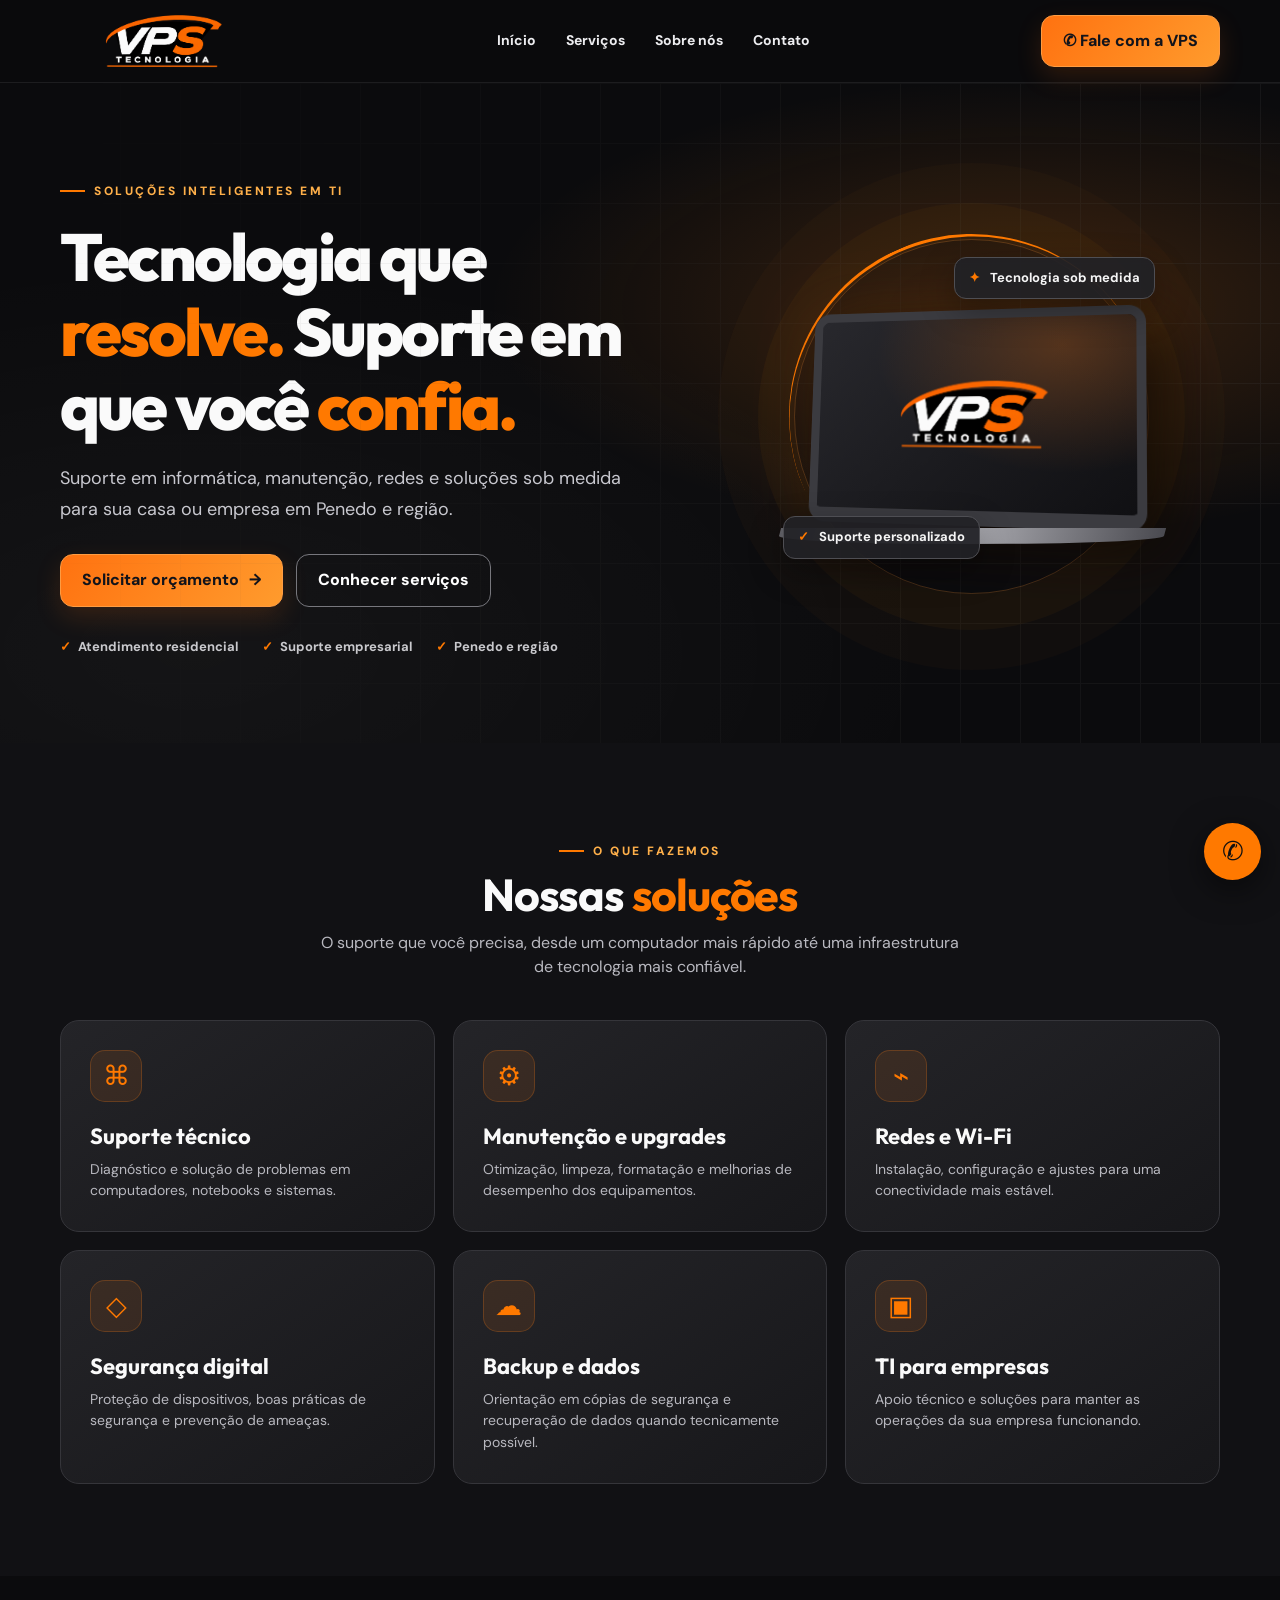
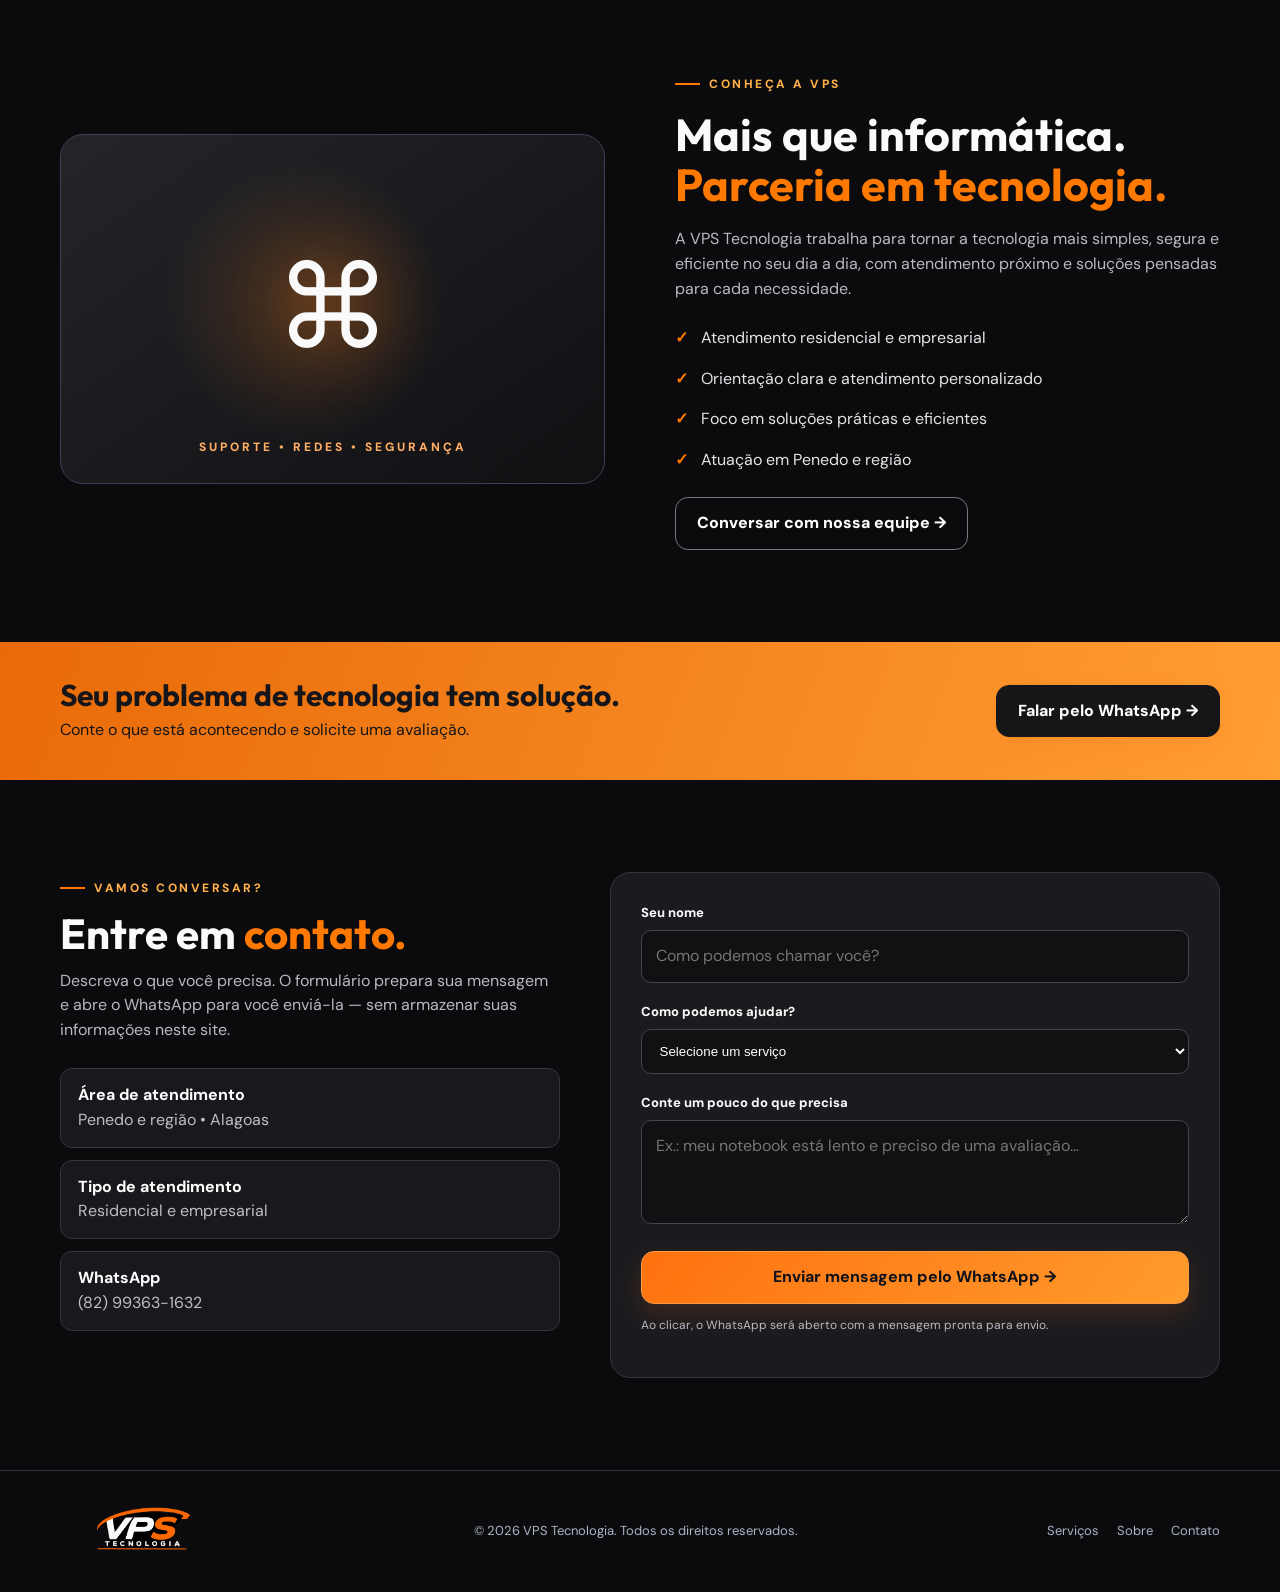
==== commit 843db125: "Add files via upload Nova logo" ====
--- a/index.html
+++ b/index.html
@@ -7,18 +7,18 @@
 <link rel="icon" href="favicon.svg" type="image/svg+xml">
 <style>
 @import url('https://fonts.googleapis.com/css2?family=DM+Sans:wght@400;500;600;700;800&family=Outfit:wght@400;500;600;700;800;900&display=swap');
-:root{--bg:#0b0b0d;--surface:#18181b;--surface2:#202024;--line:#35353a;--muted:#b9b9c0;--white:#fafafa;--orange:#ff7900;--orange2:#ffb04a;--max:1160px}*{box-sizing:border-box}html{scroll-behavior:smooth}body{margin:0;background:var(--bg);color:var(--white);font-family:'DM Sans',Arial,sans-serif;line-height:1.55}a{color:inherit;text-decoration:none}button,input,textarea{font:inherit}button{cursor:pointer}::selection{background:#ff7900;color:#10141b}.wrap{width:min(var(--max),calc(100% - 44px));margin:auto}.skip{position:absolute;top:-60px;left:8px;padding:10px;background:white;color:black;z-index:100}.skip:focus{top:8px}.header{position:sticky;top:0;z-index:50;background:rgba(11,11,13,.94);border-bottom:1px solid rgba(255,255,255,.08);backdrop-filter:blur(18px)}.nav{height:82px;display:flex;align-items:center;justify-content:space-between;gap:20px}.logo{display:block;width:194px;height:auto}.links{display:flex;gap:30px;align-items:center}.links a{font-weight:700;font-size:14px;color:#ededf0;transition:color .2s}.links a:hover,.links a:focus{color:var(--orange2)}.btn{display:inline-flex;align-items:center;justify-content:center;gap:10px;background:linear-gradient(125deg,#ff7210,#ff9b2d);border:1px solid #ff9c42;color:#11131b;border-radius:13px;padding:13px 21px;font-weight:800;box-shadow:0 10px 26px rgba(255,117,21,.15);transition:transform .2s,filter .2s}.btn:hover{transform:translateY(-2px);filter:brightness(1.1)}.btn-outline{background:transparent;color:white;border-color:#77777d;box-shadow:none}.btn-outline:hover{border-color:var(--orange)}.menu-btn{display:none;border:1px solid var(--line);border-radius:10px;background:var(--surface);color:white;padding:8px 12px;font-size:24px}.hero{position:relative;isolation:isolate;overflow:hidden;padding:92px 0 86px;background:radial-gradient(ellipse at 80% 34%,rgba(255,130,20,.18),transparent 37%),radial-gradient(ellipse at 15% 86%,rgba(255,255,255,.04),transparent 49%),#0b0b0d}.hero:before{content:"";position:absolute;inset:0;pointer-events:none;opacity:.2;background-image:linear-gradient(#454545 1px,transparent 1px),linear-gradient(90deg,#454545 1px,transparent 1px);background-size:60px 60px;mask-image:linear-gradient(90deg,transparent,#000)}.hero-grid{display:grid;grid-template-columns:1.1fr .9fr;gap:55px;align-items:center}.eyebrow{display:inline-flex;align-items:center;gap:9px;color:var(--orange2);font-size:12px;font-weight:800;letter-spacing:2.5px;text-transform:uppercase}.eyebrow:before{content:"";width:25px;height:2px;background:var(--orange)}h1,h2,h3,p{margin-top:0}h1,h2,h3{font-family:Outfit,Arial,sans-serif;line-height:1.12}h1{font-size:clamp(42px,5.2vw,72px);letter-spacing:-2.8px;margin:19px 0 20px;font-weight:800}h1 span,.accent{color:var(--orange)}.lead{font-size:18px;color:#c8c8cf;max-width:600px;line-height:1.7}.actions{display:flex;flex-wrap:wrap;gap:13px;margin:30px 0}.trust{display:flex;gap:24px;flex-wrap:wrap;color:#c9c9cd;font-size:13px;font-weight:700}.trust span:before{content:'✓';color:var(--orange);margin-right:7px}.hero-art{min-height:390px;position:relative;display:grid;place-items:center}.orbit{height:355px;width:355px;border:1px solid rgba(255,153,55,.25);border-radius:50%;box-shadow:0 0 0 36px rgba(255,144,22,.04),0 0 0 76px rgba(255,144,22,.025);display:grid;place-items:center;position:relative}.orbit:before{content:"";position:absolute;inset:-6px;border-radius:50%;border-top:3px solid var(--orange);transform:rotate(-24deg)}.device{background:#19191d;border:9px solid #3b3b40;border-bottom-width:15px;width:340px;height:217px;border-radius:17px;transform:perspective(650px) rotateY(-11deg) rotateX(5deg);box-shadow:22px 22px 56px #000a,0 0 70px #ff7b152b;display:grid;place-items:center;position:relative;overflow:hidden}.device:before{content:"";position:absolute;inset:0;background:radial-gradient(ellipse at 78% 15%,#ff7b1540,transparent 54%),linear-gradient(140deg,#28282d,#101013)}.device img{width:75%;position:relative;z-index:2}.base{position:absolute;bottom:49px;width:385px;height:16px;border-radius:0 0 60% 60%;background:linear-gradient(90deg,#65656b,#aaaab0,#4a4a50);transform:skewX(-15deg)}.float-chip{position:absolute;border:1px solid #4e4e53;padding:10px 14px;background:#222226ee;border-radius:12px;box-shadow:0 12px 35px #0005;color:#f5f5f5;font-size:13px;font-weight:700}.chip1{top:17px;right:-7px}.chip2{bottom:34px;left:-12px}.float-chip b{color:var(--orange);margin-right:7px}.section{padding:92px 0}.section-alt{background:#111114}.section-heading{text-align:center;margin-bottom:40px}.section-heading h2{font-size:clamp(30px,3.5vw,46px);letter-spacing:-1.2px;margin:10px 0}.section-heading p{color:var(--muted);max-width:650px;margin:0 auto}.cards{display:grid;grid-template-columns:repeat(3,1fr);gap:18px}.service{background:linear-gradient(145deg,#242428,#17171a);border:1px solid var(--line);border-radius:19px;padding:29px;transition:border-color .25s,transform .25s}.service:hover{border-color:#e17b2e;transform:translateY(-5px)}.service .symbol{display:grid;place-items:center;width:52px;height:52px;border-radius:15px;background:#ff7c151b;border:1px solid #ff7c153b;color:var(--orange);font-size:27px;margin-bottom:22px}.service h3{font-size:22px;margin-bottom:10px}.service p{font-size:14px;color:#b8b8bf;margin:0}.about-grid{display:grid;grid-template-columns:1fr 1fr;gap:70px;align-items:center}.about-visual{min-height:350px;border:1px solid #394256;border-radius:23px;position:relative;overflow:hidden;background:radial-gradient(circle at 45% 48%,#ff891b33,transparent 40%),linear-gradient(145deg,#252529,#101013);display:grid;place-items:center}.about-visual .big-icon{font-size:116px;filter:drop-shadow(0 0 32px #ff761166)}.about-visual:after{content:'SUPORTE • REDES • SEGURANÇA';position:absolute;bottom:26px;color:#ffae63;font-size:12px;letter-spacing:3px;font-weight:800}.about h2{font-size:clamp(32px,3.5vw,45px);margin:17px 0}.about p{color:var(--muted)}.checklist{padding:0;list-style:none}.checklist li{padding:8px 0;color:#e4e4e7}.checklist li:before{content:'✓';color:var(--orange);margin-right:13px;font-weight:900}.band{background:linear-gradient(110deg,#e96a08,#ff9e33);color:#15151a;padding:37px 0}.band-inner{display:flex;justify-content:space-between;align-items:center;gap:30px}.band h2{font-size:30px;margin:0 0 6px}.band p{margin:0}.band .btn{background:#161619;border-color:#161619;color:white}.contact-grid{display:grid;grid-template-columns:.9fr 1.1fr;gap:50px}.contact h2{font-size:42px;margin:12px 0}.contact p{color:var(--muted)}.contact-details{margin-top:25px;display:grid;gap:12px}.contact-details div{padding:14px 17px;border:1px solid var(--line);background:#19191d;border-radius:12px}.contact-details strong{display:block;color:white}.contact-details span{color:#bebec3}.form{background:#1b1b1f;border:1px solid var(--line);border-radius:20px;padding:30px}.form label{display:block;font-size:13px;font-weight:800;margin-bottom:7px}.form input,.form textarea,.form select{width:100%;border:1px solid #444449;background:#111114;color:white;padding:13px 14px;border-radius:10px;margin-bottom:19px;outline:none}.form input:focus,.form textarea:focus,.form select:focus{border-color:var(--orange)}.form textarea{min-height:104px;resize:vertical}.form .btn{width:100%}.fine{color:var(--muted);font-size:12px;margin-top:12px}.footer{border-top:1px solid var(--line);padding:30px 0;color:#a9b5c5;font-size:13px}.footer-inner{display:flex;align-items:center;justify-content:space-between;gap:25px}.footer img{width:135px}.footer-links{display:flex;gap:18px}.float-whatsapp{position:fixed;z-index:45;right:19px;bottom:20px;border-radius:50%;width:57px;height:57px;display:grid;place-items:center;background:var(--orange);color:#101010;font-size:26px;box-shadow:0 9px 32px #0008}.float-whatsapp:hover{transform:scale(1.08)}.reveal{opacity:0;transform:translateY(16px);transition:opacity .5s,transform .5s}.reveal.visible{opacity:1;transform:none}@media(max-width:900px){.links{gap:17px}.hero-grid{gap:20px}.cards{grid-template-columns:repeat(2,1fr)}.hero-art{transform:scale(.86);margin:-15px}.about-grid{gap:32px}}@media(max-width:700px){.wrap{width:min(var(--max),calc(100% - 34px))}.nav{height:72px}.logo{width:164px}.menu-btn{display:block}.nav>.btn{display:none}.links{display:none;position:absolute;top:72px;left:0;right:0;background:#151518;border-bottom:1px solid var(--line);padding:20px 25px;flex-direction:column;align-items:stretch;gap:17px}.links.open{display:flex}.hero{padding:53px 0 49px}.hero-grid,.about-grid,.contact-grid{grid-template-columns:1fr}.hero-art{transform:scale(.78);min-height:315px;margin:-25px 0 -20px}.hero h1{font-size:clamp(39px,10vw,56px);letter-spacing:-1.7px}.lead{font-size:16px}.section{padding:67px 0}.cards{grid-template-columns:1fr}.about-visual{min-height:270px}.band-inner,.footer-inner{flex-direction:column;align-items:flex-start}.band h2{font-size:26px}.form{padding:22px}.contact h2{font-size:34px}.footer-links{flex-wrap:wrap}}
+:root{--bg:#0b0b0d;--surface:#18181b;--surface2:#202024;--line:#35353a;--muted:#b9b9c0;--white:#fafafa;--orange:#ff7900;--orange2:#ffb04a;--max:1160px}*{box-sizing:border-box}html{scroll-behavior:smooth}body{margin:0;background:var(--bg);color:var(--white);font-family:'DM Sans',Arial,sans-serif;line-height:1.55}a{color:inherit;text-decoration:none}button,input,textarea{font:inherit}button{cursor:pointer}::selection{background:#ff7900;color:#10141b}.wrap{width:min(var(--max),calc(100% - 44px));margin:auto}.skip{position:absolute;top:-60px;left:8px;padding:10px;background:white;color:black;z-index:100}.skip:focus{top:8px}.header{position:sticky;top:0;z-index:50;background:rgba(11,11,13,.94);border-bottom:1px solid rgba(255,255,255,.08);backdrop-filter:blur(18px)}.nav{height:82px;display:flex;align-items:center;justify-content:space-between;gap:20px}.logo{display:block;width:205px;height:auto}.links{display:flex;gap:30px;align-items:center}.links a{font-weight:700;font-size:14px;color:#ededf0;transition:color .2s}.links a:hover,.links a:focus{color:var(--orange2)}.btn{display:inline-flex;align-items:center;justify-content:center;gap:10px;background:linear-gradient(125deg,#ff7210,#ff9b2d);border:1px solid #ff9c42;color:#11131b;border-radius:13px;padding:13px 21px;font-weight:800;box-shadow:0 10px 26px rgba(255,117,21,.15);transition:transform .2s,filter .2s}.btn:hover{transform:translateY(-2px);filter:brightness(1.1)}.btn-outline{background:transparent;color:white;border-color:#77777d;box-shadow:none}.btn-outline:hover{border-color:var(--orange)}.menu-btn{display:none;border:1px solid var(--line);border-radius:10px;background:var(--surface);color:white;padding:8px 12px;font-size:24px}.hero{position:relative;isolation:isolate;overflow:hidden;padding:92px 0 86px;background:radial-gradient(ellipse at 80% 34%,rgba(255,130,20,.18),transparent 37%),radial-gradient(ellipse at 15% 86%,rgba(255,255,255,.04),transparent 49%),#0b0b0d}.hero:before{content:"";position:absolute;inset:0;pointer-events:none;opacity:.2;background-image:linear-gradient(#454545 1px,transparent 1px),linear-gradient(90deg,#454545 1px,transparent 1px);background-size:60px 60px;mask-image:linear-gradient(90deg,transparent,#000)}.hero-grid{display:grid;grid-template-columns:1.1fr .9fr;gap:55px;align-items:center}.eyebrow{display:inline-flex;align-items:center;gap:9px;color:var(--orange2);font-size:12px;font-weight:800;letter-spacing:2.5px;text-transform:uppercase}.eyebrow:before{content:"";width:25px;height:2px;background:var(--orange)}h1,h2,h3,p{margin-top:0}h1,h2,h3{font-family:Outfit,Arial,sans-serif;line-height:1.12}h1{font-size:clamp(42px,5.2vw,72px);letter-spacing:-2.8px;margin:19px 0 20px;font-weight:800}h1 span,.accent{color:var(--orange)}.lead{font-size:18px;color:#c8c8cf;max-width:600px;line-height:1.7}.actions{display:flex;flex-wrap:wrap;gap:13px;margin:30px 0}.trust{display:flex;gap:24px;flex-wrap:wrap;color:#c9c9cd;font-size:13px;font-weight:700}.trust span:before{content:'✓';color:var(--orange);margin-right:7px}.hero-art{min-height:390px;position:relative;display:grid;place-items:center}.orbit{height:355px;width:355px;border:1px solid rgba(255,153,55,.25);border-radius:50%;box-shadow:0 0 0 36px rgba(255,144,22,.04),0 0 0 76px rgba(255,144,22,.025);display:grid;place-items:center;position:relative}.orbit:before{content:"";position:absolute;inset:-6px;border-radius:50%;border-top:3px solid var(--orange);transform:rotate(-24deg)}.device{background:#19191d;border:9px solid #3b3b40;border-bottom-width:15px;width:340px;height:217px;border-radius:17px;transform:perspective(650px) rotateY(-11deg) rotateX(5deg);box-shadow:22px 22px 56px #000a,0 0 70px #ff7b152b;display:grid;place-items:center;position:relative;overflow:hidden}.device:before{content:"";position:absolute;inset:0;background:radial-gradient(ellipse at 78% 15%,#ff7b1540,transparent 54%),linear-gradient(140deg,#28282d,#101013)}.device img{width:82%;position:relative;z-index:2}.base{position:absolute;bottom:49px;width:385px;height:16px;border-radius:0 0 60% 60%;background:linear-gradient(90deg,#65656b,#aaaab0,#4a4a50);transform:skewX(-15deg)}.float-chip{position:absolute;border:1px solid #4e4e53;padding:10px 14px;background:#222226ee;border-radius:12px;box-shadow:0 12px 35px #0005;color:#f5f5f5;font-size:13px;font-weight:700}.chip1{top:17px;right:-7px}.chip2{bottom:34px;left:-12px}.float-chip b{color:var(--orange);margin-right:7px}.section{padding:92px 0}.section-alt{background:#111114}.section-heading{text-align:center;margin-bottom:40px}.section-heading h2{font-size:clamp(30px,3.5vw,46px);letter-spacing:-1.2px;margin:10px 0}.section-heading p{color:var(--muted);max-width:650px;margin:0 auto}.cards{display:grid;grid-template-columns:repeat(3,1fr);gap:18px}.service{background:linear-gradient(145deg,#242428,#17171a);border:1px solid var(--line);border-radius:19px;padding:29px;transition:border-color .25s,transform .25s}.service:hover{border-color:#e17b2e;transform:translateY(-5px)}.service .symbol{display:grid;place-items:center;width:52px;height:52px;border-radius:15px;background:#ff7c151b;border:1px solid #ff7c153b;color:var(--orange);font-size:27px;margin-bottom:22px}.service h3{font-size:22px;margin-bottom:10px}.service p{font-size:14px;color:#b8b8bf;margin:0}.about-grid{display:grid;grid-template-columns:1fr 1fr;gap:70px;align-items:center}.about-visual{min-height:350px;border:1px solid #394256;border-radius:23px;position:relative;overflow:hidden;background:radial-gradient(circle at 45% 48%,#ff891b33,transparent 40%),linear-gradient(145deg,#252529,#101013);display:grid;place-items:center}.about-visual .big-icon{font-size:116px;filter:drop-shadow(0 0 32px #ff761166)}.about-visual:after{content:'SUPORTE • REDES • SEGURANÇA';position:absolute;bottom:26px;color:#ffae63;font-size:12px;letter-spacing:3px;font-weight:800}.about h2{font-size:clamp(32px,3.5vw,45px);margin:17px 0}.about p{color:var(--muted)}.checklist{padding:0;list-style:none}.checklist li{padding:8px 0;color:#e4e4e7}.checklist li:before{content:'✓';color:var(--orange);margin-right:13px;font-weight:900}.band{background:linear-gradient(110deg,#e96a08,#ff9e33);color:#15151a;padding:37px 0}.band-inner{display:flex;justify-content:space-between;align-items:center;gap:30px}.band h2{font-size:30px;margin:0 0 6px}.band p{margin:0}.band .btn{background:#161619;border-color:#161619;color:white}.contact-grid{display:grid;grid-template-columns:.9fr 1.1fr;gap:50px}.contact h2{font-size:42px;margin:12px 0}.contact p{color:var(--muted)}.contact-details{margin-top:25px;display:grid;gap:12px}.contact-details div{padding:14px 17px;border:1px solid var(--line);background:#19191d;border-radius:12px}.contact-details strong{display:block;color:white}.contact-details span{color:#bebec3}.form{background:#1b1b1f;border:1px solid var(--line);border-radius:20px;padding:30px}.form label{display:block;font-size:13px;font-weight:800;margin-bottom:7px}.form input,.form textarea,.form select{width:100%;border:1px solid #444449;background:#111114;color:white;padding:13px 14px;border-radius:10px;margin-bottom:19px;outline:none}.form input:focus,.form textarea:focus,.form select:focus{border-color:var(--orange)}.form textarea{min-height:104px;resize:vertical}.form .btn{width:100%}.fine{color:var(--muted);font-size:12px;margin-top:12px}.footer{border-top:1px solid var(--line);padding:30px 0;color:#a9b5c5;font-size:13px}.footer-inner{display:flex;align-items:center;justify-content:space-between;gap:25px}.footer img{width:165px}.footer-links{display:flex;gap:18px}.float-whatsapp{position:fixed;z-index:45;right:19px;bottom:20px;border-radius:50%;width:57px;height:57px;display:grid;place-items:center;background:var(--orange);color:#101010;font-size:26px;box-shadow:0 9px 32px #0008}.float-whatsapp:hover{transform:scale(1.08)}.reveal{opacity:0;transform:translateY(16px);transition:opacity .5s,transform .5s}.reveal.visible{opacity:1;transform:none}@media(max-width:900px){.links{gap:17px}.hero-grid{gap:20px}.cards{grid-template-columns:repeat(2,1fr)}.hero-art{transform:scale(.86);margin:-15px}.about-grid{gap:32px}}@media(max-width:700px){.wrap{width:min(var(--max),calc(100% - 34px))}.nav{height:72px}.logo{width:164px}.menu-btn{display:block}.nav>.btn{display:none}.links{display:none;position:absolute;top:72px;left:0;right:0;background:#151518;border-bottom:1px solid var(--line);padding:20px 25px;flex-direction:column;align-items:stretch;gap:17px}.links.open{display:flex}.hero{padding:53px 0 49px}.hero-grid,.about-grid,.contact-grid{grid-template-columns:1fr}.hero-art{transform:scale(.78);min-height:315px;margin:-25px 0 -20px}.hero h1{font-size:clamp(39px,10vw,56px);letter-spacing:-1.7px}.lead{font-size:16px}.section{padding:67px 0}.cards{grid-template-columns:1fr}.about-visual{min-height:270px}.band-inner,.footer-inner{flex-direction:column;align-items:flex-start}.band h2{font-size:26px}.form{padding:22px}.contact h2{font-size:34px}.footer-links{flex-wrap:wrap}}
 @media(prefers-reduced-motion:reduce){html{scroll-behavior:auto}.reveal{opacity:1;transform:none;transition:none}*{animation-duration:.01ms!important;transition-duration:.01ms!important}}
 </style>
 </head><body>
 <a href="#conteudo" class="skip">Pular para o conteúdo</a>
-<header class="header"><nav class="nav wrap" aria-label="Menu principal"><a href="#inicio" aria-label="VPS Tecnologia, início"><img class="logo" src="logo-vps-tecnologia.svg?v=2" alt="VPS Tecnologia"></a><div class="links" id="navLinks"><a href="#inicio">Início</a><a href="#servicos">Serviços</a><a href="#sobre">Sobre nós</a><a href="#contato">Contato</a></div><a class="btn" id="navWhats" href="https://wa.me/5582993631632?text=Ol%C3%A1%21%20Gostaria%20de%20um%20or%C3%A7amento%20da%20VPS%20Tecnologia." target="_blank" rel="noopener">✆ Fale com a VPS</a><button class="menu-btn" id="menuBtn" aria-label="Abrir menu" aria-controls="navLinks" aria-expanded="false">☰</button></nav></header>
-<main id="conteudo"><section class="hero" id="inicio"><div class="wrap hero-grid"><div><span class="eyebrow">Soluções inteligentes em TI</span><h1>Tecnologia que <span>resolve.</span> Suporte em que você <span>confia.</span></h1><p class="lead">Suporte em informática, manutenção, redes e soluções sob medida para sua casa ou empresa em Penedo e região.</p><div class="actions"><a class="btn" href="#contato">Solicitar orçamento <span aria-hidden="true">→</span></a><a class="btn btn-outline" href="#servicos">Conhecer serviços</a></div><div class="trust"><span>Atendimento residencial</span><span>Suporte empresarial</span><span>Penedo e região</span></div></div><div class="hero-art" aria-hidden="true"><div class="orbit"><div class="device"><img src="logo-vps-tecnologia.svg?v=2" alt=""></div><div class="base"></div><div class="float-chip chip1"><b>✦</b> Tecnologia sob medida</div><div class="float-chip chip2"><b>✓</b> Suporte personalizado</div></div></div></div></section>
+<header class="header"><nav class="nav wrap" aria-label="Menu principal"><a href="#inicio" aria-label="VPS Tecnologia, início"><img class="logo" src="logo-vps-tecnologia.png" alt="VPS Tecnologia"></a><div class="links" id="navLinks"><a href="#inicio">Início</a><a href="#servicos">Serviços</a><a href="#sobre">Sobre nós</a><a href="#contato">Contato</a></div><a class="btn" id="navWhats" href="https://wa.me/5582993631632?text=Ol%C3%A1%21%20Gostaria%20de%20um%20or%C3%A7amento%20da%20VPS%20Tecnologia." target="_blank" rel="noopener">✆ Fale com a VPS</a><button class="menu-btn" id="menuBtn" aria-label="Abrir menu" aria-controls="navLinks" aria-expanded="false">☰</button></nav></header>
+<main id="conteudo"><section class="hero" id="inicio"><div class="wrap hero-grid"><div><span class="eyebrow">Soluções inteligentes em TI</span><h1>Tecnologia que <span>resolve.</span> Suporte em que você <span>confia.</span></h1><p class="lead">Suporte em informática, manutenção, redes e soluções sob medida para sua casa ou empresa em Penedo e região.</p><div class="actions"><a class="btn" href="#contato">Solicitar orçamento <span aria-hidden="true">→</span></a><a class="btn btn-outline" href="#servicos">Conhecer serviços</a></div><div class="trust"><span>Atendimento residencial</span><span>Suporte empresarial</span><span>Penedo e região</span></div></div><div class="hero-art" aria-hidden="true"><div class="orbit"><div class="device"><img src="logo-vps-tecnologia.png" alt=""></div><div class="base"></div><div class="float-chip chip1"><b>✦</b> Tecnologia sob medida</div><div class="float-chip chip2"><b>✓</b> Suporte personalizado</div></div></div></div></section>
 <section class="section section-alt" id="servicos"><div class="wrap"><div class="section-heading reveal"><span class="eyebrow">O que fazemos</span><h2>Nossas <span class="accent">soluções</span></h2><p>O suporte que você precisa, desde um computador mais rápido até uma infraestrutura de tecnologia mais confiável.</p></div><div class="cards"><article class="service reveal"><span class="symbol" aria-hidden="true">⌘</span><h3>Suporte técnico</h3><p>Diagnóstico e solução de problemas em computadores, notebooks e sistemas.</p></article><article class="service reveal"><span class="symbol" aria-hidden="true">⚙</span><h3>Manutenção e upgrades</h3><p>Otimização, limpeza, formatação e melhorias de desempenho dos equipamentos.</p></article><article class="service reveal"><span class="symbol" aria-hidden="true">⌁</span><h3>Redes e Wi-Fi</h3><p>Instalação, configuração e ajustes para uma conectividade mais estável.</p></article><article class="service reveal"><span class="symbol" aria-hidden="true">◇</span><h3>Segurança digital</h3><p>Proteção de dispositivos, boas práticas de segurança e prevenção de ameaças.</p></article><article class="service reveal"><span class="symbol" aria-hidden="true">☁</span><h3>Backup e dados</h3><p>Orientação em cópias de segurança e recuperação de dados quando tecnicamente possível.</p></article><article class="service reveal"><span class="symbol" aria-hidden="true">▣</span><h3>TI para empresas</h3><p>Apoio técnico e soluções para manter as operações da sua empresa funcionando.</p></article></div></div></section>
 <section class="section about" id="sobre"><div class="wrap about-grid"><div class="about-visual reveal" aria-hidden="true"><div class="big-icon">⌘</div></div><div class="reveal"><span class="eyebrow">Conheça a VPS</span><h2>Mais que informática. <span class="accent">Parceria em tecnologia.</span></h2><p>A VPS Tecnologia trabalha para tornar a tecnologia mais simples, segura e eficiente no seu dia a dia, com atendimento próximo e soluções pensadas para cada necessidade.</p><ul class="checklist"><li>Atendimento residencial e empresarial</li><li>Orientação clara e atendimento personalizado</li><li>Foco em soluções práticas e eficientes</li><li>Atuação em Penedo e região</li></ul><a class="btn btn-outline" href="#contato">Conversar com nossa equipe →</a></div></div></section>
 <section class="band"><div class="wrap band-inner"><div><h2>Seu problema de tecnologia tem solução.</h2><p>Conte o que está acontecendo e solicite uma avaliação.</p></div><a class="btn" href="https://wa.me/5582993631632?text=Ol%C3%A1%21%20Preciso%20de%20suporte%20da%20VPS%20Tecnologia." target="_blank" rel="noopener">Falar pelo WhatsApp →</a></div></section>
 <section class="section contact" id="contato"><div class="wrap contact-grid"><div class="reveal"><span class="eyebrow">Vamos conversar?</span><h2>Entre em <span class="accent">contato.</span></h2><p>Descreva o que você precisa. O formulário prepara sua mensagem e abre o WhatsApp para você enviá-la — sem armazenar suas informações neste site.</p><div class="contact-details"><div><strong>Área de atendimento</strong><span>Penedo e região • Alagoas</span></div><div><strong>Tipo de atendimento</strong><span>Residencial e empresarial</span></div><div><strong>WhatsApp</strong><span>(82) 99363-1632</span></div></div></div><form class="form reveal" id="contactForm"><label for="name">Seu nome</label><input id="name" name="name" placeholder="Como podemos chamar você?" maxlength="100" autocomplete="name" required><label for="type">Como podemos ajudar?</label><select id="type" name="type" required><option value="">Selecione um serviço</option><option>Suporte técnico</option><option>Manutenção e upgrades</option><option>Redes e Wi-Fi</option><option>Segurança digital</option><option>Backup e dados</option><option>TI para empresas</option><option>Outro serviço</option></select><label for="message">Conte um pouco do que precisa</label><textarea id="message" name="message" placeholder="Ex.: meu notebook está lento e preciso de uma avaliação..." maxlength="2000" required></textarea><button class="btn" type="submit">Enviar mensagem pelo WhatsApp →</button><p class="fine">Ao clicar, o WhatsApp será aberto com a mensagem pronta para envio.</p></form></div></section></main>
-<footer class="footer"><div class="wrap footer-inner"><a href="#inicio"><img src="logo-vps-tecnologia.svg?v=2" alt="VPS Tecnologia"></a><span>© <span id="year"></span> VPS Tecnologia. Todos os direitos reservados.</span><div class="footer-links"><a href="#servicos">Serviços</a><a href="#sobre">Sobre</a><a href="#contato">Contato</a></div></div></footer>
+<footer class="footer"><div class="wrap footer-inner"><a href="#inicio"><img src="logo-vps-tecnologia.png" alt="VPS Tecnologia"></a><span>© <span id="year"></span> VPS Tecnologia. Todos os direitos reservados.</span><div class="footer-links"><a href="#servicos">Serviços</a><a href="#sobre">Sobre</a><a href="#contato">Contato</a></div></div></footer>
 <a class="float-whatsapp" href="https://wa.me/5582993631632?text=Ol%C3%A1%2C%20VPS%20Tecnologia%21" aria-label="Falar com a VPS Tecnologia pelo WhatsApp" target="_blank" rel="noopener">✆</a>
 <script>
 const btn=document.getElementById('menuBtn'),links=document.getElementById('navLinks');btn.addEventListener('click',()=>{const open=links.classList.toggle('open');btn.setAttribute('aria-expanded',String(open));btn.setAttribute('aria-label',open?'Fechar menu':'Abrir menu');btn.textContent=open?'✕':'☰'});links.querySelectorAll('a').forEach(a=>a.addEventListener('click',()=>{links.classList.remove('open');btn.setAttribute('aria-expanded','false');btn.textContent='☰'}));document.getElementById('year').textContent=new Date().getFullYear();document.getElementById('contactForm').addEventListener('submit',e=>{e.preventDefault();const name=document.getElementById('name').value.trim(),type=document.getElementById('type').value,message=document.getElementById('message').value.trim();if(!name||!type||!message)return;const msg=`Olá, VPS Tecnologia! Meu nome é ${name}.\nServiço: ${type}\nMensagem: ${message}`;window.open('https://wa.me/5582993631632?text='+encodeURIComponent(msg),'_blank','noopener,noreferrer')});if('IntersectionObserver'in window){const obs=new IntersectionObserver(entries=>entries.forEach(entry=>{if(entry.isIntersecting){entry.target.classList.add('visible');obs.unobserve(entry.target)}}),{threshold:.08});document.querySelectorAll('.reveal').forEach(el=>obs.observe(el))}else document.querySelectorAll('.reveal').forEach(el=>el.classList.add('visible'));
